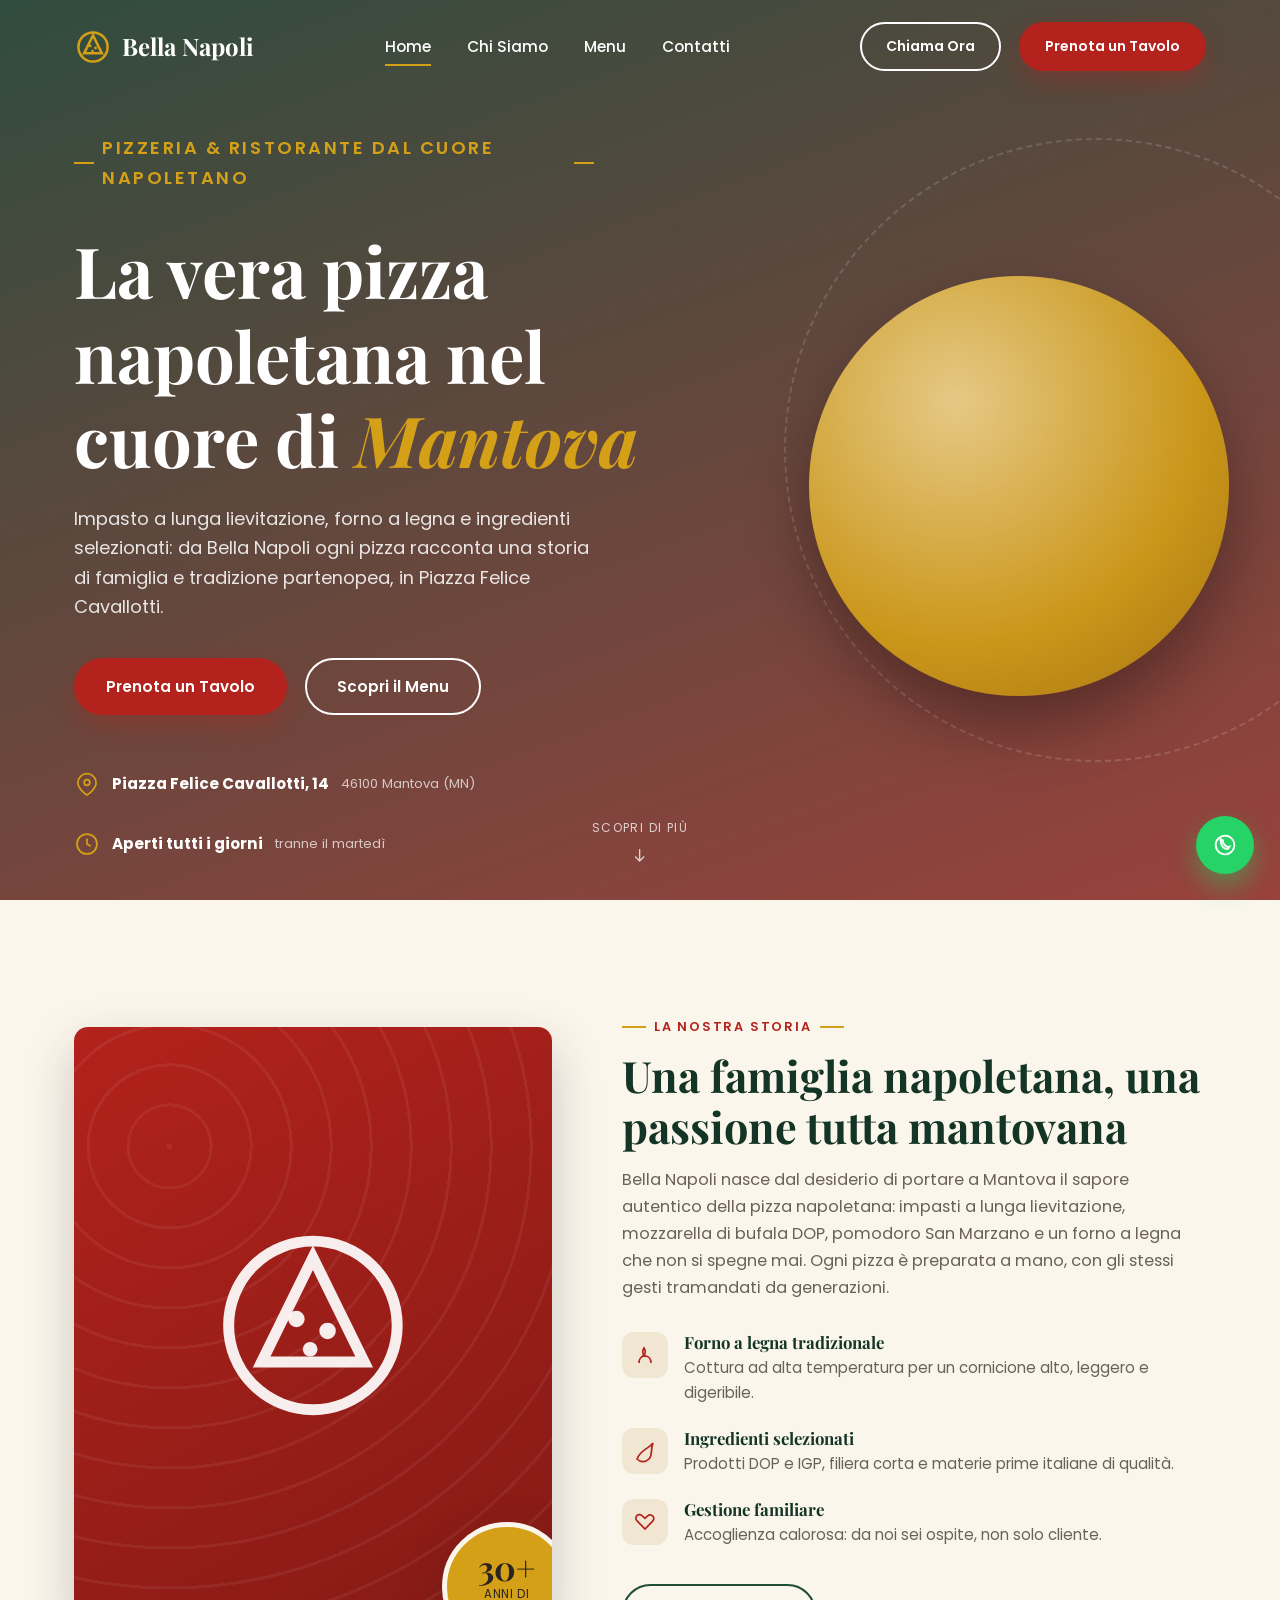
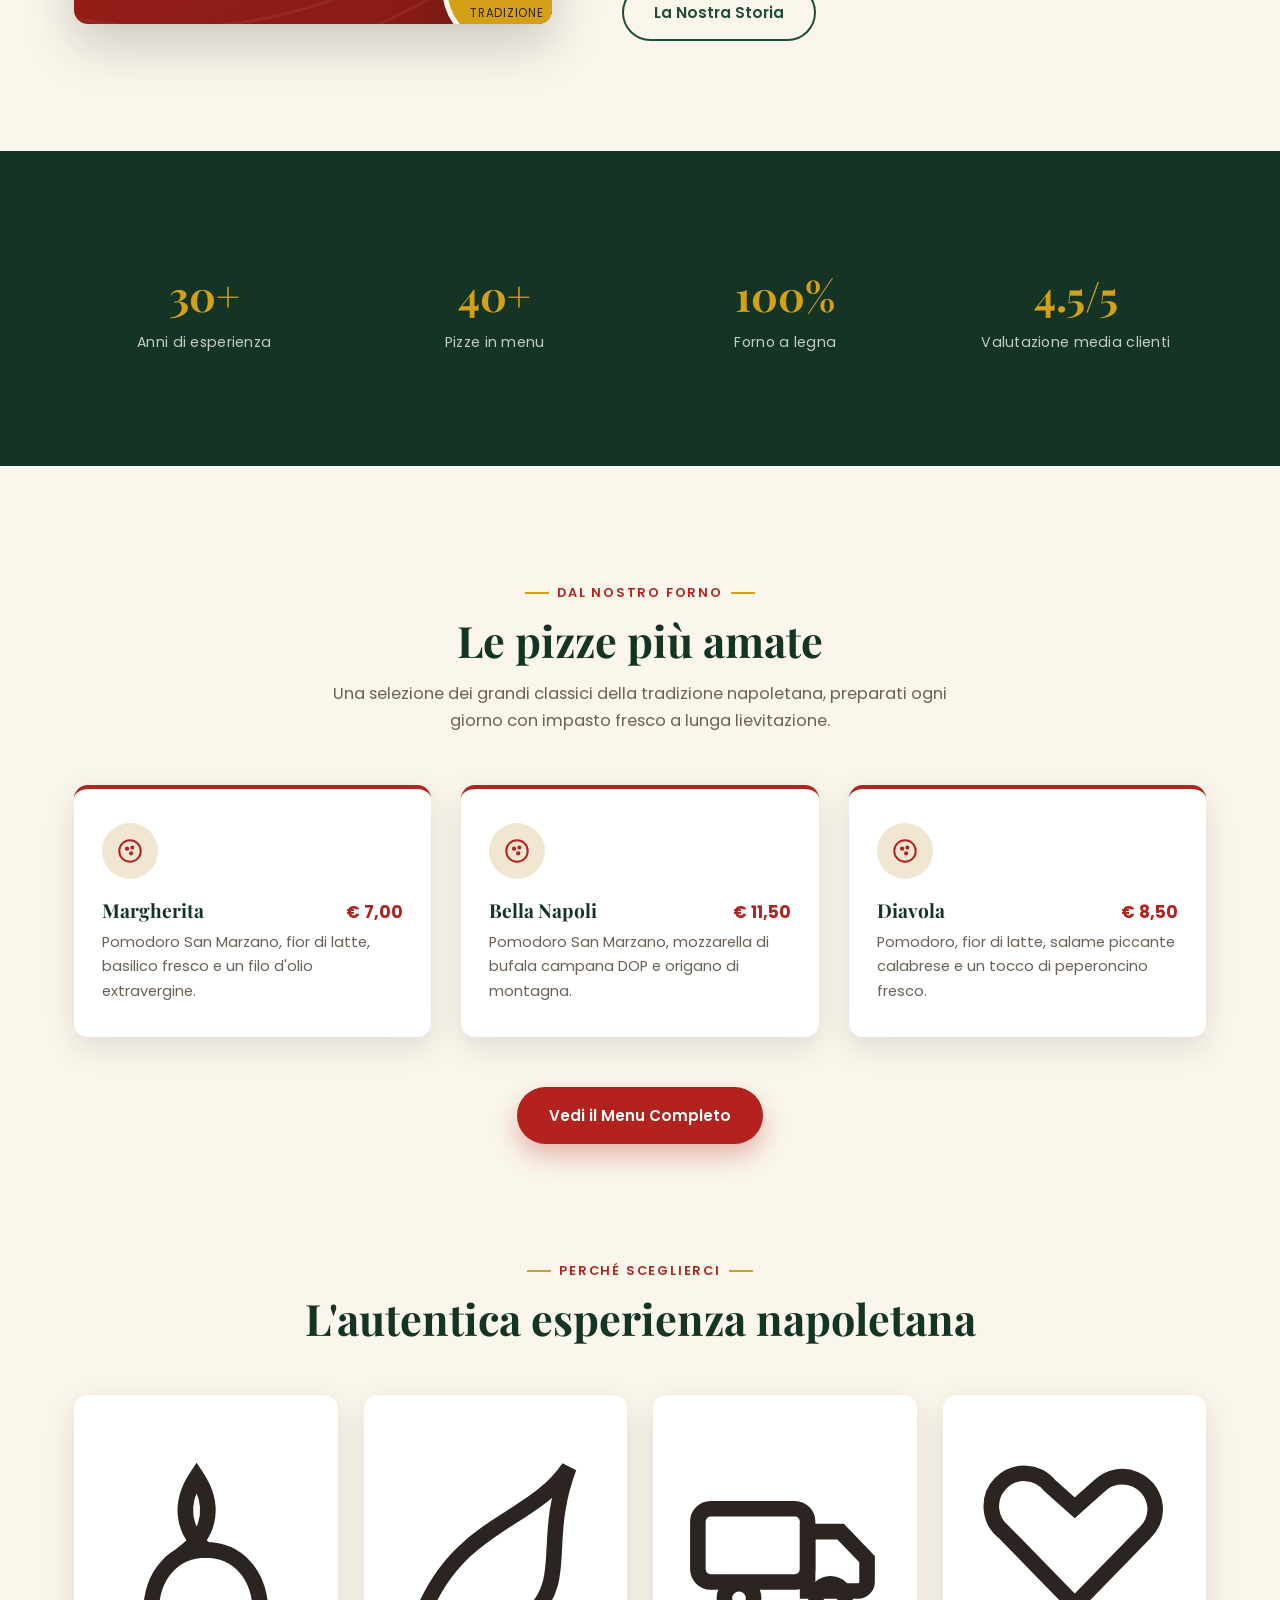
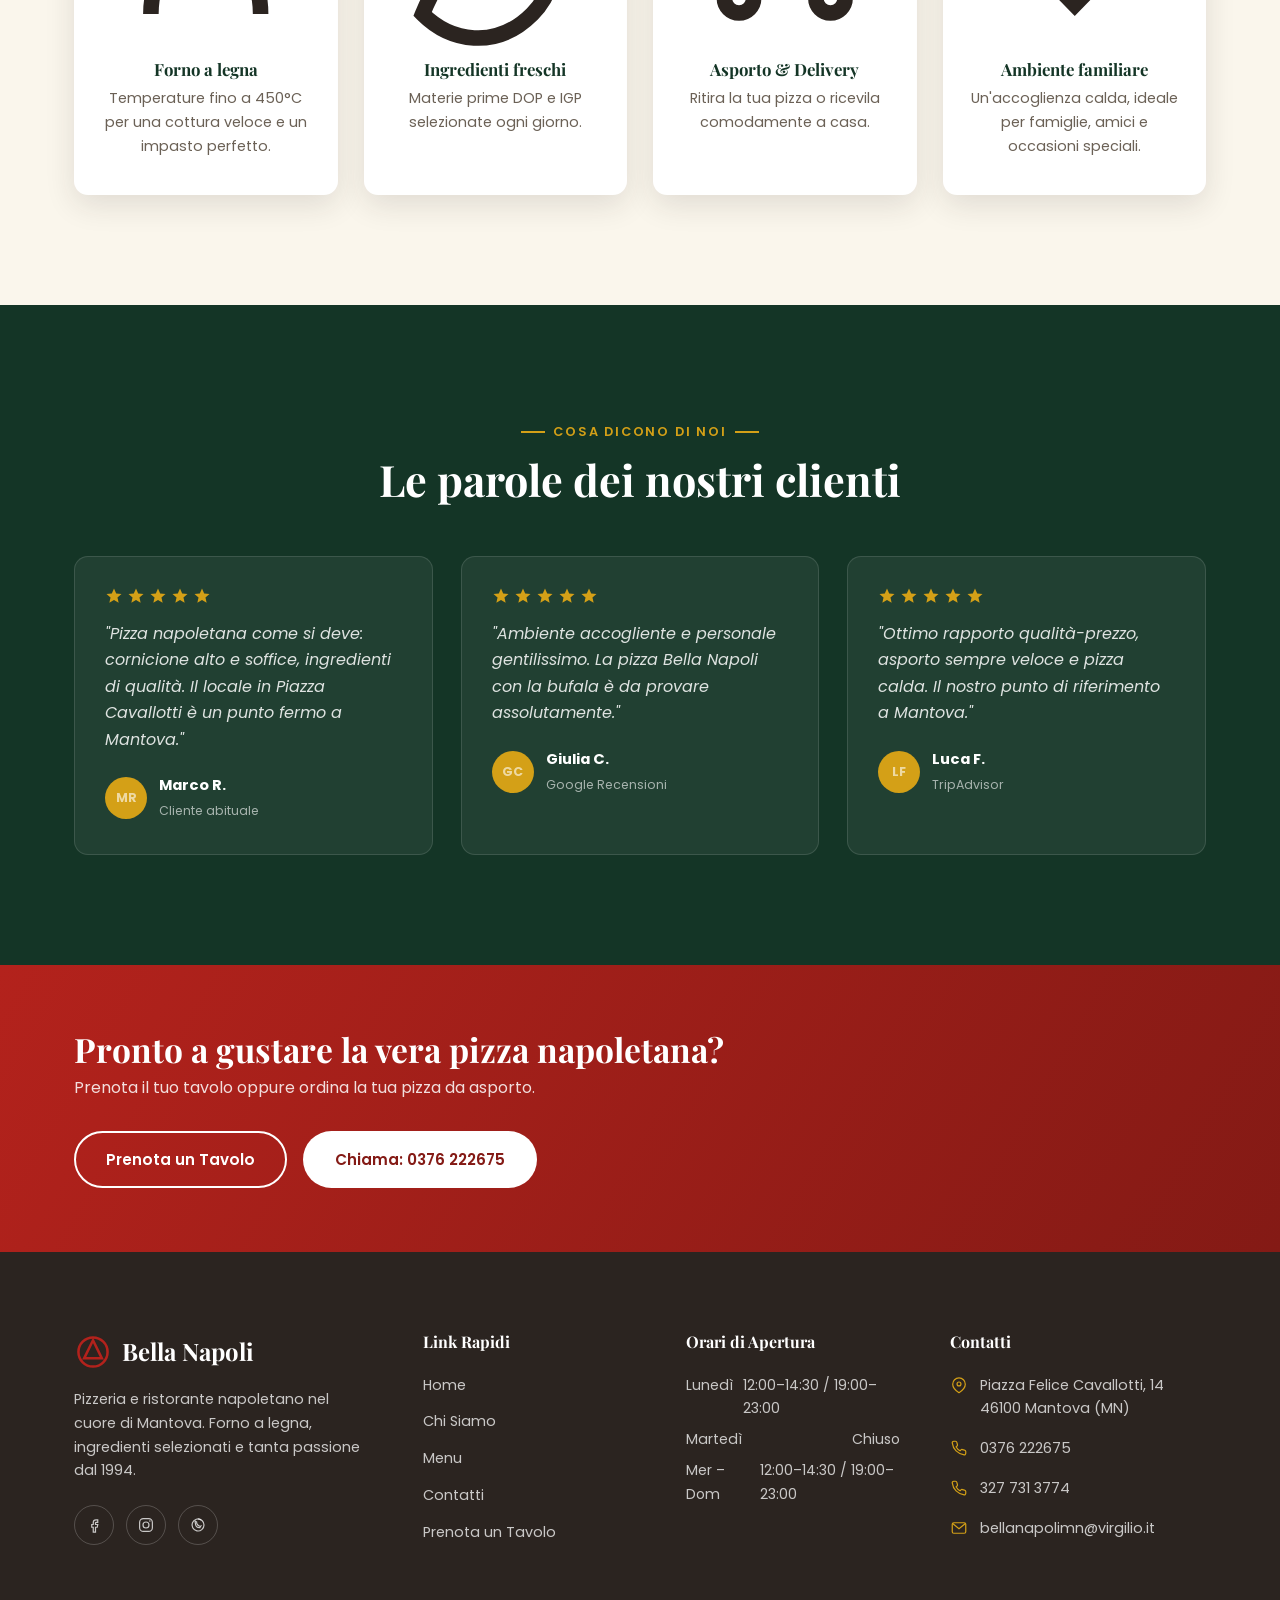
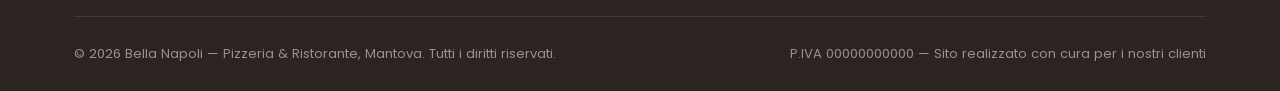
==== index.html @ 957f63d9 "Crea nuovo sito web professionale per Bella Napoli Sito statico multi-pagina (home, menu, chi siamo," ====
<!DOCTYPE html>
<html lang="it">
<head>
<meta charset="UTF-8" />
<meta name="viewport" content="width=device-width, initial-scale=1.0" />
<title>Bella Napoli | Pizzeria Napoletana a Mantova</title>
<meta name="description" content="Bella Napoli, pizzeria ristorante a Mantova in Piazza Felice Cavallotti. Pizza napoletana cotta nel forno a legna, ingredienti freschi e ambiente familiare. Prenota il tuo tavolo." />
<link rel="icon" href="data:image/svg+xml,%3Csvg xmlns='http://www.w3.org/2000/svg' viewBox='0 0 24 24'%3E%3Ccircle cx='12' cy='12' r='11' fill='%23b3221c'/%3E%3Cpath d='M12 4l6 14H6z' fill='%23f4d78e'/%3E%3Ccircle cx='10' cy='11' r='1.1' fill='%23b3221c'/%3E%3Ccircle cx='13.5' cy='13' r='1.1' fill='%23b3221c'/%3E%3Ccircle cx='11.5' cy='15.5' r='1' fill='%23b3221c'/%3E%3C/svg%3E" />
<link rel="preconnect" href="https://fonts.googleapis.com" />
<link rel="preconnect" href="https://fonts.gstatic.com" crossorigin />
<link href="https://fonts.googleapis.com/css2?family=Playfair+Display:wght@600;700&family=Poppins:wght@400;500;600;700&display=swap" rel="stylesheet" />
<link rel="stylesheet" href="css/style.css" />
</head>
<body>

<header class="header">
  <div class="contenitore">
    <a href="index.html" class="logo">
      <svg class="icona-logo" viewBox="0 0 24 24" fill="none" stroke="currentColor" stroke-width="1.6"><circle cx="12" cy="12" r="9.2"/><path d="M12 4.6 17.6 16H6.4z"/><circle cx="10.2" cy="11.3" r="0.9" fill="currentColor" stroke="none"/><circle cx="13.6" cy="12.6" r="0.9" fill="currentColor" stroke="none"/><circle cx="11.7" cy="14.6" r="0.8" fill="currentColor" stroke="none"/></svg>
      Bella Napoli
    </a>

    <nav class="nav" id="nav-principale">
      <a href="index.html" class="attivo">Home</a>
      <a href="chi-siamo.html">Chi Siamo</a>
      <a href="menu.html">Menu</a>
      <a href="contatti.html">Contatti</a>
    </nav>

    <div class="azioni-header">
      <a href="tel:+390376222675" class="btn btn-outline">Chiama Ora</a>
      <a href="contatti.html#prenota" class="btn btn-primario">Prenota un Tavolo</a>
      <button class="menu-hamburger" id="hamburger" aria-label="Apri il menu di navigazione" aria-expanded="false">
        <span></span><span></span><span></span>
      </button>
    </div>
  </div>
</header>

<main>

  <section class="hero">
    <div class="contenitore">
      <div class="hero-contenuto">
        <p class="etichetta">Pizzeria &amp; Ristorante dal cuore napoletano</p>
        <h1>La vera pizza napoletana nel cuore di <em>Mantova</em></h1>
        <p>Impasto a lunga lievitazione, forno a legna e ingredienti selezionati: da Bella Napoli ogni pizza racconta una storia di famiglia e tradizione partenopea, in Piazza Felice Cavallotti.</p>
        <div class="hero-azioni">
          <a href="contatti.html#prenota" class="btn btn-primario">Prenota un Tavolo</a>
          <a href="menu.html" class="btn btn-secondario">Scopri il Menu</a>
        </div>
        <div class="hero-info">
          <div>
            <svg viewBox="0 0 24 24" fill="none" stroke="currentColor" stroke-width="1.6"><path d="M20.4 10.9c0 6-8.4 11.3-8.4 11.3S3.6 16.9 3.6 10.9a8.4 8.4 0 1 1 16.8 0Z"/><circle cx="12" cy="10.6" r="2.6"/></svg>
            <div>
              <strong>Piazza Felice Cavallotti, 14</strong>
              <span>46100 Mantova (MN)</span>
            </div>
          </div>
          <div>
            <svg viewBox="0 0 24 24" fill="none" stroke="currentColor" stroke-width="1.6"><circle cx="12" cy="12" r="9.2"/><path d="M12 7v5l3.5 2"/></svg>
            <div>
              <strong>Aperti tutti i giorni</strong>
              <span>tranne il martedì</span>
            </div>
          </div>
        </div>
      </div>
    </div>
    <a href="#chi-siamo" class="scroll-giu">
      Scopri di più
      <svg width="18" height="18" viewBox="0 0 24 24" fill="none" stroke="currentColor" stroke-width="1.8"><path d="M12 4v16M6 14l6 6 6-6"/></svg>
    </a>
  </section>

  <section class="sezione sezione-crema" id="chi-siamo">
    <div class="contenitore">
      <div class="chi-siamo-griglia">
        <div class="rivela">
          <div class="chi-siamo-visual">
            <svg viewBox="0 0 24 24" fill="none" stroke="currentColor" stroke-width="1.2"><circle cx="12" cy="12" r="9.2"/><path d="M12 4.6 17.6 16H6.4z"/><circle cx="10.2" cy="11.3" r="0.9" fill="currentColor" stroke="none"/><circle cx="13.6" cy="12.6" r="0.9" fill="currentColor" stroke="none"/><circle cx="11.7" cy="14.6" r="0.8" fill="currentColor" stroke="none"/></svg>
            <div class="badge-esperienza">
              <strong>30+</strong>
              <span>Anni di tradizione</span>
            </div>
          </div>
        </div>

        <div class="rivela">
          <p class="etichetta">La nostra storia</p>
          <h2 class="titolo-sezione">Una famiglia napoletana, una passione tutta mantovana</h2>
          <p class="sottotitolo-sezione" style="margin-bottom: 26px;">Bella Napoli nasce dal desiderio di portare a Mantova il sapore autentico della pizza napoletana: impasti a lunga lievitazione, mozzarella di bufala DOP, pomodoro San Marzano e un forno a legna che non si spegne mai. Ogni pizza è preparata a mano, con gli stessi gesti tramandati da generazioni.</p>

          <ul class="lista-valori">
            <li>
              <span class="icona-valore">
                <svg viewBox="0 0 24 24" fill="none" stroke="currentColor" stroke-width="1.7"><path d="M12 2v20M12 2c-4 3-4 7 0 10s4 7 0 10M12 2c4 3 4 7 0 10s-4 7 0 10" opacity="0"/><path d="M6 20c0-4.5 2.7-7 6-7s6 2.5 6 7"/><path d="M12 13c-2.5-2-3-5-1-8 2 3 1.5 6-1 8Z"/></svg>
              </span>
              <div>
                <h4>Forno a legna tradizionale</h4>
                <p>Cottura ad alta temperatura per un cornicione alto, leggero e digeribile.</p>
              </div>
            </li>
            <li>
              <span class="icona-valore">
                <svg viewBox="0 0 24 24" fill="none" stroke="currentColor" stroke-width="1.7"><path d="M4 20c4-10 12-10 16-16-3 8 0 12-4 16-4 4-9 3-12 0Z"/></svg>
              </span>
              <div>
                <h4>Ingredienti selezionati</h4>
                <p>Prodotti DOP e IGP, filiera corta e materie prime italiane di qualità.</p>
              </div>
            </li>
            <li>
              <span class="icona-valore">
                <svg viewBox="0 0 24 24" fill="none" stroke="currentColor" stroke-width="1.7"><path d="M20.8 8.6a3.6 3.6 0 0 0-6.1-2.6L12 8.4 9.3 6a3.6 3.6 0 1 0-5 5.1L12 19l7.7-7.9a3.6 3.6 0 0 0 1.1-2.5Z"/></svg>
              </span>
              <div>
                <h4>Gestione familiare</h4>
                <p>Accoglienza calorosa: da noi sei ospite, non solo cliente.</p>
              </div>
            </li>
          </ul>

          <a href="chi-siamo.html" class="btn btn-outline">La Nostra Storia</a>
        </div>
      </div>
    </div>
  </section>

  <section class="sezione sezione-scura">
    <div class="contenitore">
      <div class="numeri">
        <div class="rivela"><strong>30+</strong><span>Anni di esperienza</span></div>
        <div class="rivela"><strong>40+</strong><span>Pizze in menu</span></div>
        <div class="rivela"><strong>100%</strong><span>Forno a legna</span></div>
        <div class="rivela"><strong>4.5/5</strong><span>Valutazione media clienti</span></div>
      </div>
    </div>
  </section>

  <section class="sezione sezione-crema">
    <div class="contenitore">
      <div class="intestazione-sezione centro">
        <p class="etichetta">Dal nostro forno</p>
        <h2 class="titolo-sezione">Le pizze più amate</h2>
        <p class="sottotitolo-sezione centro">Una selezione dei grandi classici della tradizione napoletana, preparati ogni giorno con impasto fresco a lunga lievitazione.</p>
      </div>

      <div class="griglia-piatti">
        <div class="card-piatto rivela">
          <span class="icona-piatto">
            <svg viewBox="0 0 24 24" fill="none" stroke="currentColor" stroke-width="1.7"><circle cx="12" cy="12" r="9.2"/><circle cx="9.5" cy="10" r="1"/><circle cx="14" cy="9" r="0.9"/><circle cx="13" cy="14" r="1"/></svg>
          </span>
          <h3>Margherita <span class="prezzo">€ 7,00</span></h3>
          <p>Pomodoro San Marzano, fior di latte, basilico fresco e un filo d'olio extravergine.</p>
        </div>

        <div class="card-piatto rivela">
          <span class="icona-piatto">
            <svg viewBox="0 0 24 24" fill="none" stroke="currentColor" stroke-width="1.7"><circle cx="12" cy="12" r="9.2"/><circle cx="9.5" cy="10" r="1"/><circle cx="14" cy="9" r="0.9"/><circle cx="13" cy="14" r="1"/></svg>
          </span>
          <h3>Bella Napoli <span class="prezzo">€ 11,50</span></h3>
          <p>Pomodoro San Marzano, mozzarella di bufala campana DOP e origano di montagna.</p>
        </div>

        <div class="card-piatto rivela">
          <span class="icona-piatto">
            <svg viewBox="0 0 24 24" fill="none" stroke="currentColor" stroke-width="1.7"><circle cx="12" cy="12" r="9.2"/><circle cx="9.5" cy="10" r="1"/><circle cx="14" cy="9" r="0.9"/><circle cx="13" cy="14" r="1"/></svg>
          </span>
          <h3>Diavola <span class="prezzo">€ 8,50</span></h3>
          <p>Pomodoro, fior di latte, salame piccante calabrese e un tocco di peperoncino fresco.</p>
        </div>
      </div>

      <div class="link-menu-completo">
        <a href="menu.html" class="btn btn-primario">Vedi il Menu Completo</a>
      </div>
    </div>
  </section>

  <section class="sezione sezione-crema" style="padding-top:0;">
    <div class="contenitore">
      <div class="intestazione-sezione centro">
        <p class="etichetta">Perché sceglierci</p>
        <h2 class="titolo-sezione">L'autentica esperienza napoletana</h2>
      </div>

      <div class="griglia-perche">
        <div class="card-perche rivela">
          <span class="icona-valore">
            <svg viewBox="0 0 24 24" fill="none" stroke="currentColor" stroke-width="1.7"><path d="M6 20c0-4.5 2.7-7 6-7s6 2.5 6 7"/><path d="M12 13c-2.5-2-3-5-1-8 2 3 1.5 6-1 8Z"/></svg>
          </span>
          <h4>Forno a legna</h4>
          <p>Temperature fino a 450°C per una cottura veloce e un impasto perfetto.</p>
        </div>
        <div class="card-perche rivela">
          <span class="icona-valore">
            <svg viewBox="0 0 24 24" fill="none" stroke="currentColor" stroke-width="1.7"><path d="M4 20c4-10 12-10 16-16-3 8 0 12-4 16-4 4-9 3-12 0Z"/></svg>
          </span>
          <h4>Ingredienti freschi</h4>
          <p>Materie prime DOP e IGP selezionate ogni giorno.</p>
        </div>
        <div class="card-perche rivela">
          <span class="icona-valore">
            <svg viewBox="0 0 24 24" fill="none" stroke="currentColor" stroke-width="1.7"><rect x="2.5" y="8.5" width="12" height="8" rx="1.4"/><path d="M14.5 11h3.6l2.9 3v2.5a1 1 0 0 1-1 1H14.5z"/><circle cx="7" cy="18.3" r="1.6"/><circle cx="17" cy="18.3" r="1.6"/></svg>
          </span>
          <h4>Asporto &amp; Delivery</h4>
          <p>Ritira la tua pizza o ricevila comodamente a casa.</p>
        </div>
        <div class="card-perche rivela">
          <span class="icona-valore">
            <svg viewBox="0 0 24 24" fill="none" stroke="currentColor" stroke-width="1.7"><path d="M20.8 8.6a3.6 3.6 0 0 0-6.1-2.6L12 8.4 9.3 6a3.6 3.6 0 1 0-5 5.1L12 19l7.7-7.9a3.6 3.6 0 0 0 1.1-2.5Z"/></svg>
          </span>
          <h4>Ambiente familiare</h4>
          <p>Un'accoglienza calda, ideale per famiglie, amici e occasioni speciali.</p>
        </div>
      </div>
    </div>
  </section>

  <section class="sezione sezione-scura">
    <div class="contenitore">
      <div class="intestazione-sezione centro">
        <p class="etichetta">Cosa dicono di noi</p>
        <h2 class="titolo-sezione">Le parole dei nostri clienti</h2>
      </div>

      <div class="griglia-recensioni">
        <div class="card-recensione rivela">
          <div class="stelle">
            <svg viewBox="0 0 24 24" fill="currentColor"><path d="M12 2l2.9 6.5 7.1.7-5.4 4.7 1.6 7-6.2-3.7L5.8 21l1.6-7L2 9.2l7.1-.7Z"/></svg>
            <svg viewBox="0 0 24 24" fill="currentColor"><path d="M12 2l2.9 6.5 7.1.7-5.4 4.7 1.6 7-6.2-3.7L5.8 21l1.6-7L2 9.2l7.1-.7Z"/></svg>
            <svg viewBox="0 0 24 24" fill="currentColor"><path d="M12 2l2.9 6.5 7.1.7-5.4 4.7 1.6 7-6.2-3.7L5.8 21l1.6-7L2 9.2l7.1-.7Z"/></svg>
            <svg viewBox="0 0 24 24" fill="currentColor"><path d="M12 2l2.9 6.5 7.1.7-5.4 4.7 1.6 7-6.2-3.7L5.8 21l1.6-7L2 9.2l7.1-.7Z"/></svg>
            <svg viewBox="0 0 24 24" fill="currentColor"><path d="M12 2l2.9 6.5 7.1.7-5.4 4.7 1.6 7-6.2-3.7L5.8 21l1.6-7L2 9.2l7.1-.7Z"/></svg>
          </div>
          <p>"Pizza napoletana come si deve: cornicione alto e soffice, ingredienti di qualità. Il locale in Piazza Cavallotti è un punto fermo a Mantova."</p>
          <div class="autore-recensione">
            <span class="avatar-iniziali">MR</span>
            <div><strong>Marco R.</strong><span>Cliente abituale</span></div>
          </div>
        </div>

        <div class="card-recensione rivela">
          <div class="stelle">
            <svg viewBox="0 0 24 24" fill="currentColor"><path d="M12 2l2.9 6.5 7.1.7-5.4 4.7 1.6 7-6.2-3.7L5.8 21l1.6-7L2 9.2l7.1-.7Z"/></svg>
            <svg viewBox="0 0 24 24" fill="currentColor"><path d="M12 2l2.9 6.5 7.1.7-5.4 4.7 1.6 7-6.2-3.7L5.8 21l1.6-7L2 9.2l7.1-.7Z"/></svg>
            <svg viewBox="0 0 24 24" fill="currentColor"><path d="M12 2l2.9 6.5 7.1.7-5.4 4.7 1.6 7-6.2-3.7L5.8 21l1.6-7L2 9.2l7.1-.7Z"/></svg>
            <svg viewBox="0 0 24 24" fill="currentColor"><path d="M12 2l2.9 6.5 7.1.7-5.4 4.7 1.6 7-6.2-3.7L5.8 21l1.6-7L2 9.2l7.1-.7Z"/></svg>
            <svg viewBox="0 0 24 24" fill="currentColor"><path d="M12 2l2.9 6.5 7.1.7-5.4 4.7 1.6 7-6.2-3.7L5.8 21l1.6-7L2 9.2l7.1-.7Z"/></svg>
          </div>
          <p>"Ambiente accogliente e personale gentilissimo. La pizza Bella Napoli con la bufala è da provare assolutamente."</p>
          <div class="autore-recensione">
            <span class="avatar-iniziali">GC</span>
            <div><strong>Giulia C.</strong><span>Google Recensioni</span></div>
          </div>
        </div>

        <div class="card-recensione rivela">
          <div class="stelle">
            <svg viewBox="0 0 24 24" fill="currentColor"><path d="M12 2l2.9 6.5 7.1.7-5.4 4.7 1.6 7-6.2-3.7L5.8 21l1.6-7L2 9.2l7.1-.7Z"/></svg>
            <svg viewBox="0 0 24 24" fill="currentColor"><path d="M12 2l2.9 6.5 7.1.7-5.4 4.7 1.6 7-6.2-3.7L5.8 21l1.6-7L2 9.2l7.1-.7Z"/></svg>
            <svg viewBox="0 0 24 24" fill="currentColor"><path d="M12 2l2.9 6.5 7.1.7-5.4 4.7 1.6 7-6.2-3.7L5.8 21l1.6-7L2 9.2l7.1-.7Z"/></svg>
            <svg viewBox="0 0 24 24" fill="currentColor"><path d="M12 2l2.9 6.5 7.1.7-5.4 4.7 1.6 7-6.2-3.7L5.8 21l1.6-7L2 9.2l7.1-.7Z"/></svg>
            <svg viewBox="0 0 24 24" fill="currentColor"><path d="M12 2l2.9 6.5 7.1.7-5.4 4.7 1.6 7-6.2-3.7L5.8 21l1.6-7L2 9.2l7.1-.7Z"/></svg>
          </div>
          <p>"Ottimo rapporto qualità-prezzo, asporto sempre veloce e pizza calda. Il nostro punto di riferimento a Mantova."</p>
          <div class="autore-recensione">
            <span class="avatar-iniziali">LF</span>
            <div><strong>Luca F.</strong><span>TripAdvisor</span></div>
          </div>
        </div>
      </div>
    </div>
  </section>

  <section class="cta-banda">
    <div class="contenitore">
      <div>
        <h2>Pronto a gustare la vera pizza napoletana?</h2>
        <p>Prenota il tuo tavolo oppure ordina la tua pizza da asporto.</p>
      </div>
      <div class="azioni">
        <a href="contatti.html#prenota" class="btn btn-secondario" style="border-color: var(--bianco); color: var(--bianco);">Prenota un Tavolo</a>
        <a href="tel:+390376222675" class="btn" style="background: var(--bianco); color: var(--rosso-scuro);">Chiama: 0376 222675</a>
      </div>
    </div>
  </section>

</main>

<footer class="footer">
  <div class="contenitore">
    <div class="footer-griglia">
      <div>
        <a href="index.html" class="logo">
          <svg class="icona-logo" viewBox="0 0 24 24" fill="none" stroke="currentColor" stroke-width="1.6"><circle cx="12" cy="12" r="9.2"/><path d="M12 4.6 17.6 16H6.4z"/></svg>
          Bella Napoli
        </a>
        <p class="footer-descrizione">Pizzeria e ristorante napoletano nel cuore di Mantova. Forno a legna, ingredienti selezionati e tanta passione dal 1994.</p>
        <div class="footer-social">
          <a href="#" aria-label="Facebook" target="_blank" rel="noopener">
            <svg viewBox="0 0 24 24" fill="none" stroke="currentColor" stroke-width="1.6"><path d="M15 8.5h2V5.2h-2.4C12.5 5.2 11 6.7 11 9v2.3H9V15h2v6.5h3V15h2.3l.7-3.7h-3V9.3c0-.5.4-.8.9-.8Z"/></svg>
          </a>
          <a href="#" aria-label="Instagram" target="_blank" rel="noopener">
            <svg viewBox="0 0 24 24" fill="none" stroke="currentColor" stroke-width="1.6"><rect x="3.5" y="3.5" width="17" height="17" rx="5"/><circle cx="12" cy="12" r="4"/><circle cx="17.2" cy="6.8" r="1" fill="currentColor" stroke="none"/></svg>
          </a>
          <a href="https://wa.me/393277313774" aria-label="WhatsApp" target="_blank" rel="noopener">
            <svg viewBox="0 0 24 24" fill="none" stroke="currentColor" stroke-width="1.6"><path d="M20 12a8 8 0 1 1-3.6-6.7"/><path d="M20 12a8 8 0 0 0-8-8"/><path d="M8.5 9.5c0 3.5 2.5 6 6 6l1.2-2c-1 .3-3-.4-4-1.5s-1.8-3-1.5-4l-2-1.2c-.5.6.3 2.7.3 2.7Z"/></svg>
          </a>
        </div>
      </div>

      <div>
        <h4>Link Rapidi</h4>
        <div class="footer-links">
          <a href="index.html">Home</a>
          <a href="chi-siamo.html">Chi Siamo</a>
          <a href="menu.html">Menu</a>
          <a href="contatti.html">Contatti</a>
          <a href="contatti.html#prenota">Prenota un Tavolo</a>
        </div>
      </div>

      <div>
        <h4>Orari di Apertura</h4>
        <ul class="footer-orari">
          <li><span>Lunedì</span><span>12:00–14:30 / 19:00–23:00</span></li>
          <li><span>Martedì</span><span>Chiuso</span></li>
          <li><span>Mer – Dom</span><span>12:00–14:30 / 19:00–23:00</span></li>
        </ul>
      </div>

      <div>
        <h4>Contatti</h4>
        <ul class="footer-contatti">
          <li>
            <svg viewBox="0 0 24 24" fill="none" stroke="currentColor" stroke-width="1.6"><path d="M20.4 10.9c0 6-8.4 11.3-8.4 11.3S3.6 16.9 3.6 10.9a8.4 8.4 0 1 1 16.8 0Z"/><circle cx="12" cy="10.6" r="2.6"/></svg>
            <span>Piazza Felice Cavallotti, 14<br>46100 Mantova (MN)</span>
          </li>
          <li>
            <svg viewBox="0 0 24 24" fill="none" stroke="currentColor" stroke-width="1.6"><path d="M4 4h16v16H4z" opacity="0"/><path d="M21 16.9v2.2a2 2 0 0 1-2.2 2A18 18 0 0 1 3 5.2 2 2 0 0 1 5 3h2.2a2 2 0 0 1 2 1.7c.1.9.4 1.8.7 2.6a2 2 0 0 1-.5 2.1L8.2 10.6a14 14 0 0 0 5.2 5.2l1.2-1.2a2 2 0 0 1 2.1-.5c.8.3 1.7.6 2.6.7a2 2 0 0 1 1.7 2Z"/></svg>
            <a href="tel:+390376222675">0376 222675</a>
          </li>
          <li>
            <svg viewBox="0 0 24 24" fill="none" stroke="currentColor" stroke-width="1.6"><path d="M4 4h16v16H4z" opacity="0"/><path d="M21 16.9v2.2a2 2 0 0 1-2.2 2A18 18 0 0 1 3 5.2 2 2 0 0 1 5 3h2.2a2 2 0 0 1 2 1.7c.1.9.4 1.8.7 2.6a2 2 0 0 1-.5 2.1L8.2 10.6a14 14 0 0 0 5.2 5.2l1.2-1.2a2 2 0 0 1 2.1-.5c.8.3 1.7.6 2.6.7a2 2 0 0 1 1.7 2Z"/></svg>
            <a href="tel:+393277313774">327 731 3774</a>
          </li>
          <li>
            <svg viewBox="0 0 24 24" fill="none" stroke="currentColor" stroke-width="1.6"><rect x="3" y="5" width="18" height="14" rx="2"/><path d="m3.5 6 8.5 7 8.5-7"/></svg>
            <a href="mailto:bellanapolimn@virgilio.it">bellanapolimn@virgilio.it</a>
          </li>
        </ul>
      </div>
    </div>

    <div class="footer-basso">
      <span>&copy; <span data-anno-corrente></span> Bella Napoli — Pizzeria &amp; Ristorante, Mantova. Tutti i diritti riservati.</span>
      <span>P.IVA 00000000000 — Sito realizzato con cura per i nostri clienti</span>
    </div>
  </div>
</footer>

<a href="https://wa.me/393277313774" class="whatsapp-flottante" aria-label="Scrivici su WhatsApp" target="_blank" rel="noopener">
  <svg viewBox="0 0 24 24" fill="none" stroke="currentColor" stroke-width="1.6"><path d="M20 12a8 8 0 1 1-3.6-6.7"/><path d="M20 12a8 8 0 0 0-8-8"/><path d="M8.5 9.5c0 3.5 2.5 6 6 6l1.2-2c-1 .3-3-.4-4-1.5s-1.8-3-1.5-4l-2-1.2c-.5.6.3 2.7.3 2.7Z"/></svg>
</a>

<script src="js/main.js"></script>
</body>
</html>
---- css/style.css ----
/* =========================================================
   Bella Napoli — Pizzeria Napoletana a Mantova
   Foglio di stile principale
   ========================================================= */

:root {
  --rosso: #b3221c;
  --rosso-scuro: #841a15;
  --verde: #1f4d36;
  --verde-scuro: #143526;
  --oro: #d4a017;
  --crema: #faf6ec;
  --crema-scura: #f0e6d2;
  --nero: #2b2420;
  --grigio: #6b6156;
  --bianco: #ffffff;

  --font-titoli: "Playfair Display", Georgia, serif;
  --font-testo: "Poppins", -apple-system, BlinkMacSystemFont, sans-serif;

  --ombra: 0 10px 30px rgba(43, 36, 32, 0.12);
  --ombra-forte: 0 20px 50px rgba(43, 36, 32, 0.22);
  --raggio: 14px;
  --larghezza-max: 1180px;
}

* {
  margin: 0;
  padding: 0;
  box-sizing: border-box;
}

html {
  scroll-behavior: smooth;
}

body {
  font-family: var(--font-testo);
  color: var(--nero);
  background-color: var(--crema);
  line-height: 1.65;
  overflow-x: hidden;
}

img {
  max-width: 100%;
  display: block;
}

a {
  color: inherit;
  text-decoration: none;
}

ul {
  list-style: none;
}

.contenitore {
  width: 100%;
  max-width: var(--larghezza-max);
  margin: 0 auto;
  padding: 0 24px;
}

h1, h2, h3, h4 {
  font-family: var(--font-titoli);
  font-weight: 700;
  line-height: 1.2;
  color: var(--verde-scuro);
}

.etichetta {
  display: inline-flex;
  align-items: center;
  gap: 8px;
  font-size: 0.8rem;
  letter-spacing: 0.14em;
  text-transform: uppercase;
  color: var(--rosso);
  font-weight: 600;
  margin-bottom: 12px;
}

.etichetta::before,
.etichetta::after {
  content: "";
  width: 24px;
  height: 2px;
  background: var(--oro);
}

.titolo-sezione {
  font-size: clamp(1.9rem, 3.4vw, 2.7rem);
  margin-bottom: 14px;
}

.sottotitolo-sezione {
  max-width: 640px;
  color: var(--grigio);
  font-size: 1.02rem;
  margin-bottom: 44px;
}

.centro {
  text-align: center;
  margin-left: auto;
  margin-right: auto;
}

/* ============ Bottoni ============ */

.btn {
  display: inline-flex;
  align-items: center;
  justify-content: center;
  gap: 8px;
  padding: 14px 30px;
  border-radius: 50px;
  font-weight: 600;
  font-size: 0.95rem;
  cursor: pointer;
  border: 2px solid transparent;
  transition: transform 0.25s ease, box-shadow 0.25s ease, background-color 0.25s ease, color 0.25s ease;
  white-space: nowrap;
}

.btn:hover {
  transform: translateY(-3px);
}

.btn-primario {
  background: var(--rosso);
  color: var(--bianco);
  box-shadow: 0 12px 24px rgba(179, 34, 28, 0.3);
}

.btn-primario:hover {
  background: var(--rosso-scuro);
  box-shadow: 0 16px 30px rgba(179, 34, 28, 0.38);
}

.btn-secondario {
  background: transparent;
  border-color: var(--bianco);
  color: var(--bianco);
}

.btn-secondario:hover {
  background: var(--bianco);
  color: var(--verde-scuro);
}

.btn-outline {
  background: transparent;
  border-color: var(--verde);
  color: var(--verde);
}

.btn-outline:hover {
  background: var(--verde);
  color: var(--bianco);
}

.btn-whatsapp {
  background: #25d366;
  color: var(--bianco);
  box-shadow: 0 12px 24px rgba(37, 211, 102, 0.3);
}

.btn-whatsapp:hover {
  background: #1ebd59;
}

/* ============ Header ============ */

.header {
  position: fixed;
  top: 0;
  left: 0;
  width: 100%;
  z-index: 1000;
  background: rgba(250, 246, 236, 0.0);
  transition: background-color 0.35s ease, box-shadow 0.35s ease, padding 0.35s ease;
  padding: 22px 0;
}

.header.scorso {
  background: rgba(250, 246, 236, 0.97);
  box-shadow: 0 6px 24px rgba(43, 36, 32, 0.08);
  padding: 12px 0;
  backdrop-filter: blur(6px);
}

.header .contenitore {
  display: flex;
  align-items: center;
  justify-content: space-between;
}

.logo {
  display: flex;
  align-items: center;
  gap: 10px;
  font-family: var(--font-titoli);
  font-size: 1.5rem;
  font-weight: 700;
  color: var(--verde-scuro);
}

.header:not(.scorso) .logo,
.header:not(.scorso) .nav a,
.header:not(.scorso) .menu-hamburger span {
  color: var(--bianco);
}

.header:not(.scorso) .menu-hamburger span {
  background: var(--bianco);
}

.logo .icona-logo {
  width: 38px;
  height: 38px;
  color: var(--rosso);
  flex-shrink: 0;
}

.header:not(.scorso) .logo .icona-logo {
  color: var(--oro);
}

.nav {
  display: flex;
  align-items: center;
  gap: 36px;
}

.nav a {
  font-weight: 500;
  font-size: 0.96rem;
  position: relative;
  padding: 4px 0;
  color: var(--nero);
}

.nav a::after {
  content: "";
  position: absolute;
  left: 0;
  bottom: -3px;
  width: 0;
  height: 2px;
  background: var(--oro);
  transition: width 0.25s ease;
}

.nav a:hover::after,
.nav a.attivo::after {
  width: 100%;
}

.azioni-header {
  display: flex;
  align-items: center;
  gap: 18px;
}

.azioni-header .btn {
  padding: 11px 24px;
  font-size: 0.88rem;
}

.header:not(.scorso) .azioni-header .btn-outline {
  border-color: var(--bianco);
  color: var(--bianco);
}

.header:not(.scorso) .azioni-header .btn-outline:hover {
  background: var(--bianco);
  color: var(--verde-scuro);
}

.menu-hamburger {
  display: none;
  flex-direction: column;
  justify-content: center;
  gap: 5px;
  width: 34px;
  height: 34px;
  cursor: pointer;
  background: none;
  border: none;
  z-index: 1100;
}

.menu-hamburger span {
  display: block;
  width: 100%;
  height: 2px;
  background: var(--nero);
  transition: transform 0.3s ease, opacity 0.3s ease, background-color 0.3s ease;
}

.menu-hamburger.aperto span:nth-child(1) {
  transform: translateY(7px) rotate(45deg);
}
.menu-hamburger.aperto span:nth-child(2) {
  opacity: 0;
}
.menu-hamburger.aperto span:nth-child(3) {
  transform: translateY(-7px) rotate(-45deg);
}

/* ============ Hero ============ */

.hero {
  position: relative;
  min-height: 100vh;
  display: flex;
  align-items: center;
  background:
    linear-gradient(160deg, rgba(20, 53, 38, 0.88), rgba(132, 26, 21, 0.82)),
    repeating-linear-gradient(45deg, rgba(255,255,255,0.035) 0 2px, transparent 2px 34px);
  color: var(--bianco);
  overflow: hidden;
}

.hero::before {
  content: "";
  position: absolute;
  right: -10%;
  top: 50%;
  transform: translateY(-50%);
  width: 620px;
  height: 620px;
  border-radius: 50%;
  border: 2px dashed rgba(255, 255, 255, 0.15);
}

.hero::after {
  content: "";
  position: absolute;
  right: 4%;
  top: 54%;
  transform: translateY(-50%);
  width: 420px;
  height: 420px;
  border-radius: 50%;
  background: radial-gradient(circle at 35% 30%, #f4d78e, #d4a017 60%, #a9790c 100%);
  box-shadow: 0 30px 60px rgba(0,0,0,0.35);
  opacity: 0.9;
}

.hero .contenitore {
  position: relative;
  z-index: 2;
  padding-top: 90px;
}

.hero-contenuto {
  max-width: 640px;
}

.hero .etichetta {
  color: var(--oro);
}

.hero .etichetta::before,
.hero .etichetta::after {
  background: var(--oro);
}

.hero h1 {
  color: var(--bianco);
  font-size: clamp(2.6rem, 6vw, 4.4rem);
  margin-bottom: 22px;
}

.hero h1 em {
  color: var(--oro);
  font-style: italic;
}

.hero p {
  font-size: 1.12rem;
  color: rgba(255, 255, 255, 0.86);
  max-width: 520px;
  margin-bottom: 36px;
}

.hero-azioni {
  display: flex;
  flex-wrap: wrap;
  gap: 18px;
  margin-bottom: 56px;
}

.hero-info {
  display: flex;
  flex-wrap: wrap;
  gap: 34px;
}

.hero-info div {
  display: flex;
  align-items: center;
  gap: 12px;
}

.hero-info svg {
  width: 26px;
  height: 26px;
  color: var(--oro);
  flex-shrink: 0;
}

.hero-info strong {
  display: block;
  font-size: 0.95rem;
}

.hero-info span {
  font-size: 0.82rem;
  color: rgba(255, 255, 255, 0.7);
}

.scroll-giu {
  position: absolute;
  bottom: 36px;
  left: 50%;
  transform: translateX(-50%);
  color: rgba(255, 255, 255, 0.75);
  display: flex;
  flex-direction: column;
  align-items: center;
  gap: 8px;
  font-size: 0.75rem;
  letter-spacing: 0.12em;
  text-transform: uppercase;
  animation: rimbalzo 2.4s infinite;
}

@keyframes rimbalzo {
  0%, 100% { transform: translate(-50%, 0); }
  50% { transform: translate(-50%, 10px); }
}

/* ============ Sezioni generiche ============ */

.sezione {
  padding: 110px 0;
}

.sezione-crema {
  background: var(--crema);
}

.sezione-scura {
  background: var(--verde-scuro);
  color: rgba(255, 255, 255, 0.88);
}

.sezione-scura h2 {
  color: var(--bianco);
}

.sezione-scura .etichetta {
  color: var(--oro);
}

.sezione-scura .etichetta::before,
.sezione-scura .etichetta::after {
  background: var(--oro);
}

.intestazione-sezione {
  max-width: 700px;
  margin-bottom: 50px;
}

/* ============ Chi siamo (home) ============ */

.chi-siamo-griglia {
  display: grid;
  grid-template-columns: 0.9fr 1.1fr;
  gap: 70px;
  align-items: center;
}

.chi-siamo-visual {
  position: relative;
  aspect-ratio: 4 / 5;
  border-radius: var(--raggio);
  background: linear-gradient(150deg, var(--rosso), var(--rosso-scuro));
  display: flex;
  align-items: center;
  justify-content: center;
  box-shadow: var(--ombra-forte);
  overflow: hidden;
}

.chi-siamo-visual::before {
  content: "";
  position: absolute;
  inset: 0;
  background: repeating-radial-gradient(circle at 20% 20%, rgba(255,255,255,0.06) 0 3px, transparent 3px 40px);
}

.chi-siamo-visual svg {
  width: 46%;
  height: 46%;
  color: rgba(255, 255, 255, 0.92);
  position: relative;
  z-index: 1;
}

.badge-esperienza {
  position: absolute;
  bottom: -28px;
  right: -20px;
  background: var(--oro);
  color: var(--nero);
  width: 130px;
  height: 130px;
  border-radius: 50%;
  display: flex;
  flex-direction: column;
  align-items: center;
  justify-content: center;
  text-align: center;
  box-shadow: var(--ombra-forte);
  border: 5px solid var(--crema);
}

.badge-esperienza strong {
  font-family: var(--font-titoli);
  font-size: 2.1rem;
  line-height: 1;
}

.badge-esperienza span {
  font-size: 0.72rem;
  text-transform: uppercase;
  letter-spacing: 0.06em;
  max-width: 90px;
}

.lista-valori {
  display: grid;
  gap: 22px;
  margin: 30px 0 36px;
}

.lista-valori li {
  display: flex;
  gap: 16px;
  align-items: flex-start;
}

.lista-valori .icona-valore {
  width: 46px;
  height: 46px;
  border-radius: 12px;
  background: var(--crema-scura);
  color: var(--rosso);
  display: flex;
  align-items: center;
  justify-content: center;
  flex-shrink: 0;
}

.lista-valori .icona-valore svg {
  width: 24px;
  height: 24px;
}

.lista-valori h4 {
  font-size: 1.05rem;
  margin-bottom: 4px;
}

.lista-valori p {
  color: var(--grigio);
  font-size: 0.94rem;
}

/* ============ Numeri ============ */

.numeri {
  display: grid;
  grid-template-columns: repeat(4, 1fr);
  gap: 30px;
  text-align: center;
}

.numeri strong {
  display: block;
  font-family: var(--font-titoli);
  font-size: 2.6rem;
  color: var(--oro);
}

.numeri span {
  font-size: 0.88rem;
  color: rgba(255, 255, 255, 0.75);
  letter-spacing: 0.02em;
}

/* ============ Menu in evidenza / card piatti ============ */

.griglia-piatti {
  display: grid;
  grid-template-columns: repeat(3, 1fr);
  gap: 30px;
}

.card-piatto {
  background: var(--bianco);
  border-radius: var(--raggio);
  padding: 34px 28px;
  box-shadow: var(--ombra);
  transition: transform 0.3s ease, box-shadow 0.3s ease;
  border-top: 4px solid var(--rosso);
  position: relative;
}

.card-piatto:hover {
  transform: translateY(-8px);
  box-shadow: var(--ombra-forte);
}

.card-piatto .icona-piatto {
  width: 56px;
  height: 56px;
  border-radius: 50%;
  background: var(--crema-scura);
  color: var(--rosso);
  display: flex;
  align-items: center;
  justify-content: center;
  margin-bottom: 20px;
}

.card-piatto .icona-piatto svg {
  width: 28px;
  height: 28px;
}

.card-piatto h3 {
  font-size: 1.2rem;
  margin-bottom: 8px;
  display: flex;
  justify-content: space-between;
  align-items: baseline;
  gap: 10px;
}

.card-piatto .prezzo {
  font-family: var(--font-testo);
  color: var(--rosso);
  font-weight: 700;
  font-size: 1.05rem;
  white-space: nowrap;
}

.card-piatto p {
  color: var(--grigio);
  font-size: 0.92rem;
}

.link-menu-completo {
  margin-top: 50px;
  text-align: center;
}

/* ============ Perche sceglierci ============ */

.griglia-perche {
  display: grid;
  grid-template-columns: repeat(4, 1fr);
  gap: 26px;
}

.card-perche {
  text-align: center;
  padding: 36px 22px;
  background: var(--bianco);
  border-radius: var(--raggio);
  box-shadow: var(--ombra);
}

.card-perche .icona-valore {
  margin: 0 auto 18px;
}

.card-perche h4 {
  margin-bottom: 8px;
  font-size: 1.05rem;
}

.card-perche p {
  color: var(--grigio);
  font-size: 0.9rem;
}

/* ============ Testimonianze ============ */

.griglia-recensioni {
  display: grid;
  grid-template-columns: repeat(3, 1fr);
  gap: 28px;
}

.card-recensione {
  background: rgba(255, 255, 255, 0.06);
  border: 1px solid rgba(255, 255, 255, 0.12);
  border-radius: var(--raggio);
  padding: 30px;
}

.stelle {
  color: var(--oro);
  display: flex;
  gap: 4px;
  margin-bottom: 16px;
}

.stelle svg {
  width: 18px;
  height: 18px;
}

.card-recensione p {
  font-style: italic;
  margin-bottom: 20px;
  color: rgba(255, 255, 255, 0.85);
}

.autore-recensione {
  display: flex;
  align-items: center;
  gap: 12px;
}

.avatar-iniziali {
  width: 42px;
  height: 42px;
  border-radius: 50%;
  background: var(--oro);
  color: var(--nero);
  display: flex;
  align-items: center;
  justify-content: center;
  font-weight: 700;
  font-size: 0.9rem;
  flex-shrink: 0;
}

.autore-recensione strong {
  display: block;
  font-size: 0.92rem;
  color: var(--bianco);
}

.autore-recensione span {
  font-size: 0.78rem;
  color: rgba(255, 255, 255, 0.6);
}

/* ============ CTA banda ============ */

.cta-banda {
  background: linear-gradient(120deg, var(--rosso), var(--rosso-scuro));
  color: var(--bianco);
  padding: 64px 0;
}

.cta-banda .contenitore {
  display: flex;
  align-items: center;
  justify-content: space-between;
  gap: 30px;
  flex-wrap: wrap;
}

.cta-banda h2 {
  color: var(--bianco);
  font-size: clamp(1.5rem, 3vw, 2.1rem);
  margin-bottom: 6px;
}

.cta-banda p {
  color: rgba(255, 255, 255, 0.85);
}

.cta-banda .azioni {
  display: flex;
  gap: 16px;
  flex-wrap: wrap;
}

/* ============ Footer ============ */

.footer {
  background: var(--nero);
  color: rgba(255, 255, 255, 0.75);
  padding: 80px 0 0;
}

.footer-griglia {
  display: grid;
  grid-template-columns: 1.4fr 1fr 1fr 1.2fr;
  gap: 50px;
  padding-bottom: 60px;
  border-bottom: 1px solid rgba(255, 255, 255, 0.1);
}

.footer .logo {
  color: var(--bianco);
  margin-bottom: 16px;
}

.footer-descrizione {
  font-size: 0.9rem;
  margin-bottom: 22px;
  max-width: 300px;
}

.footer-social {
  display: flex;
  gap: 12px;
}

.footer-social a {
  width: 40px;
  height: 40px;
  border-radius: 50%;
  border: 1px solid rgba(255, 255, 255, 0.2);
  display: flex;
  align-items: center;
  justify-content: center;
  transition: background-color 0.25s ease, border-color 0.25s ease, transform 0.25s ease;
}

.footer-social a svg {
  width: 18px;
  height: 18px;
}

.footer-social a:hover {
  background: var(--rosso);
  border-color: var(--rosso);
  transform: translateY(-3px);
}

.footer h4 {
  color: var(--bianco);
  font-size: 1rem;
  margin-bottom: 22px;
}

.footer-links {
  display: grid;
  gap: 13px;
  font-size: 0.9rem;
}

.footer-links a:hover {
  color: var(--oro);
}

.footer-contatti li {
  display: flex;
  gap: 12px;
  margin-bottom: 16px;
  font-size: 0.9rem;
  align-items: flex-start;
}

.footer-contatti svg {
  width: 18px;
  height: 18px;
  color: var(--oro);
  flex-shrink: 0;
  margin-top: 2px;
}

.footer-orari {
  display: grid;
  gap: 8px;
  font-size: 0.88rem;
}

.footer-orari li {
  display: flex;
  justify-content: space-between;
  gap: 10px;
}

.footer-basso {
  padding: 26px 0;
  display: flex;
  justify-content: space-between;
  flex-wrap: wrap;
  gap: 10px;
  font-size: 0.82rem;
  color: rgba(255, 255, 255, 0.5);
}

/* ============ Pagina interna: header piccolo ============ */

.pagina-hero {
  position: relative;
  padding: 190px 0 90px;
  background:
    linear-gradient(160deg, rgba(20, 53, 38, 0.9), rgba(132, 26, 21, 0.84)),
    repeating-linear-gradient(45deg, rgba(255,255,255,0.035) 0 2px, transparent 2px 34px);
  color: var(--bianco);
  text-align: center;
}

.pagina-hero .etichetta {
  color: var(--oro);
  justify-content: center;
}

.pagina-hero .etichetta::before,
.pagina-hero .etichetta::after {
  background: var(--oro);
}

.pagina-hero h1 {
  color: var(--bianco);
  font-size: clamp(2.1rem, 4.4vw, 3.2rem);
  margin-bottom: 14px;
}

.breadcrumb {
  font-size: 0.86rem;
  color: rgba(255, 255, 255, 0.7);
}

.breadcrumb a:hover {
  color: var(--oro);
}

/* ============ Pagina Menu ============ */

.filtri-menu {
  display: flex;
  flex-wrap: wrap;
  gap: 12px;
  justify-content: center;
  margin-bottom: 56px;
}

.filtro-btn {
  padding: 10px 22px;
  border-radius: 50px;
  border: 1.5px solid var(--crema-scura);
  background: var(--bianco);
  font-weight: 600;
  font-size: 0.86rem;
  cursor: pointer;
  color: var(--nero);
  transition: all 0.25s ease;
}

.filtro-btn:hover {
  border-color: var(--rosso);
  color: var(--rosso);
}

.filtro-btn.attivo {
  background: var(--rosso);
  border-color: var(--rosso);
  color: var(--bianco);
}

.gruppo-menu {
  margin-bottom: 70px;
}

.gruppo-menu:last-child {
  margin-bottom: 0;
}

.gruppo-menu-titolo {
  display: flex;
  align-items: center;
  gap: 18px;
  margin-bottom: 34px;
}

.gruppo-menu-titolo h2 {
  font-size: 1.7rem;
  white-space: nowrap;
}

.gruppo-menu-titolo::after {
  content: "";
  flex: 1;
  height: 1px;
  background: repeating-linear-gradient(90deg, var(--grigio) 0 6px, transparent 6px 12px);
  opacity: 0.4;
}

.elenco-voci {
  display: grid;
  grid-template-columns: repeat(2, 1fr);
  gap: 30px 50px;
}

.voce-menu {
  display: flex;
  justify-content: space-between;
  gap: 14px;
  padding-bottom: 16px;
  border-bottom: 1px dashed rgba(107, 97, 86, 0.3);
}

.voce-menu-testo h4 {
  font-size: 1.02rem;
  margin-bottom: 4px;
  display: flex;
  align-items: center;
  gap: 8px;
}

.voce-menu-testo p {
  font-size: 0.85rem;
  color: var(--grigio);
}

.voce-menu-prezzo {
  font-family: var(--font-titoli);
  font-weight: 700;
  color: var(--rosso);
  font-size: 1.05rem;
  white-space: nowrap;
}

.tag-piccante {
  color: var(--rosso);
  font-size: 0.75rem;
}

.tag-veg {
  color: var(--verde);
  font-size: 0.75rem;
}

.nota-menu {
  margin-top: 60px;
  padding: 26px 30px;
  background: var(--crema-scura);
  border-radius: var(--raggio);
  font-size: 0.86rem;
  color: var(--grigio);
  text-align: center;
}

/* ============ Pagina Chi Siamo ============ */

.storia-griglia {
  display: grid;
  grid-template-columns: 1fr 1fr;
  gap: 70px;
  align-items: center;
  margin-bottom: 110px;
}

.storia-griglia.inverso {
  grid-template-columns: 1fr 1fr;
}

.storia-griglia.inverso .storia-visual {
  order: 2;
}

.storia-visual {
  aspect-ratio: 5 / 4;
  border-radius: var(--raggio);
  background: linear-gradient(150deg, var(--verde), var(--verde-scuro));
  display: flex;
  align-items: center;
  justify-content: center;
  box-shadow: var(--ombra);
  position: relative;
  overflow: hidden;
}

.storia-visual::before {
  content: "";
  position: absolute;
  inset: 0;
  background: repeating-radial-gradient(circle at 80% 80%, rgba(255,255,255,0.05) 0 3px, transparent 3px 40px);
}

.storia-visual svg {
  width: 40%;
  height: 40%;
  color: rgba(255, 255, 255, 0.9);
  position: relative;
  z-index: 1;
}

.storia-testo h2 {
  font-size: 1.9rem;
  margin-bottom: 18px;
}

.storia-testo p {
  color: var(--grigio);
  margin-bottom: 16px;
}

.timeline {
  display: grid;
  gap: 0;
  max-width: 720px;
  margin: 0 auto;
}

.timeline-item {
  display: grid;
  grid-template-columns: 90px 30px 1fr;
  gap: 6px;
}

.timeline-anno {
  font-family: var(--font-titoli);
  font-weight: 700;
  color: var(--rosso);
  font-size: 1.15rem;
  padding-top: 2px;
}

.timeline-linea {
  display: flex;
  flex-direction: column;
  align-items: center;
}

.timeline-punto {
  width: 14px;
  height: 14px;
  border-radius: 50%;
  background: var(--oro);
  border: 3px solid var(--crema);
  box-shadow: 0 0 0 2px var(--oro);
}

.timeline-item:last-child .timeline-barra {
  display: none;
}

.timeline-barra {
  flex: 1;
  width: 2px;
  background: var(--crema-scura);
  margin-top: 4px;
}

.timeline-contenuto {
  padding-bottom: 40px;
}

.timeline-contenuto h4 {
  margin-bottom: 6px;
  font-size: 1.02rem;
}

.timeline-contenuto p {
  color: var(--grigio);
  font-size: 0.92rem;
}

.griglia-squadra {
  display: grid;
  grid-template-columns: repeat(3, 1fr);
  gap: 30px;
}

.card-persona {
  text-align: center;
}

.avatar-persona {
  width: 130px;
  height: 130px;
  border-radius: 50%;
  margin: 0 auto 18px;
  background: linear-gradient(150deg, var(--rosso), var(--oro));
  display: flex;
  align-items: center;
  justify-content: center;
  color: var(--bianco);
  font-family: var(--font-titoli);
  font-size: 2.2rem;
  font-weight: 700;
  box-shadow: var(--ombra);
}

.card-persona h4 {
  margin-bottom: 4px;
}

.card-persona span {
  color: var(--rosso);
  font-size: 0.86rem;
  font-weight: 600;
}

/* ============ Pagina Contatti ============ */

.contatti-griglia {
  display: grid;
  grid-template-columns: 1fr 1fr;
  gap: 60px;
  align-items: start;
}

.info-contatto-card {
  background: var(--bianco);
  border-radius: var(--raggio);
  padding: 40px;
  box-shadow: var(--ombra);
  margin-bottom: 26px;
}

.info-contatto-card h3 {
  margin-bottom: 22px;
  font-size: 1.25rem;
}

.riga-contatto {
  display: flex;
  gap: 16px;
  align-items: flex-start;
  margin-bottom: 20px;
}

.riga-contatto:last-child {
  margin-bottom: 0;
}

.riga-contatto .icona-valore {
  flex-shrink: 0;
}

.riga-contatto strong {
  display: block;
  font-size: 0.94rem;
  margin-bottom: 2px;
}

.riga-contatto span,
.riga-contatto a {
  font-size: 0.9rem;
  color: var(--grigio);
}

.riga-contatto a:hover {
  color: var(--rosso);
}

.mappa-embed {
  border-radius: var(--raggio);
  overflow: hidden;
  box-shadow: var(--ombra);
  aspect-ratio: 16/10;
}

.mappa-embed iframe {
  width: 100%;
  height: 100%;
  border: 0;
}

.form-card {
  background: var(--bianco);
  border-radius: var(--raggio);
  padding: 44px;
  box-shadow: var(--ombra);
}

.form-card h3 {
  font-size: 1.35rem;
  margin-bottom: 8px;
}

.form-card > p {
  color: var(--grigio);
  font-size: 0.92rem;
  margin-bottom: 28px;
}

.campo-form {
  margin-bottom: 20px;
}

.riga-form {
  display: grid;
  grid-template-columns: 1fr 1fr;
  gap: 20px;
}

.campo-form label {
  display: block;
  font-size: 0.86rem;
  font-weight: 600;
  margin-bottom: 8px;
  color: var(--nero);
}

.campo-form input,
.campo-form select,
.campo-form textarea {
  width: 100%;
  padding: 13px 16px;
  border: 1.5px solid var(--crema-scura);
  border-radius: 10px;
  font-family: var(--font-testo);
  font-size: 0.94rem;
  background: var(--crema);
  transition: border-color 0.25s ease;
}

.campo-form input:focus,
.campo-form select:focus,
.campo-form textarea:focus {
  outline: none;
  border-color: var(--rosso);
}

.campo-form textarea {
  resize: vertical;
  min-height: 120px;
}

.gruppo-metodo-invio {
  display: flex;
  gap: 14px;
  margin-bottom: 24px;
}

.opzione-metodo {
  flex: 1;
  padding: 14px;
  border: 1.5px solid var(--crema-scura);
  border-radius: 10px;
  text-align: center;
  font-size: 0.86rem;
  font-weight: 600;
  cursor: pointer;
  transition: all 0.2s ease;
}

.opzione-metodo input {
  display: none;
}

.opzione-metodo.selezionato {
  border-color: var(--rosso);
  background: var(--crema-scura);
  color: var(--rosso);
}

.messaggio-esito {
  margin-top: 18px;
  padding: 14px 18px;
  border-radius: 10px;
  font-size: 0.88rem;
  display: none;
}

.messaggio-esito.mostra {
  display: block;
}

.messaggio-esito.successo {
  background: rgba(31, 77, 54, 0.1);
  color: var(--verde-scuro);
  border: 1px solid rgba(31, 77, 54, 0.25);
}

.faq-item {
  border-bottom: 1px solid var(--crema-scura);
}

.faq-domanda {
  width: 100%;
  text-align: left;
  padding: 22px 0;
  background: none;
  border: none;
  font-family: var(--font-testo);
  font-weight: 600;
  font-size: 1rem;
  color: var(--nero);
  cursor: pointer;
  display: flex;
  justify-content: space-between;
  align-items: center;
  gap: 20px;
}

.faq-domanda svg {
  width: 20px;
  height: 20px;
  color: var(--rosso);
  flex-shrink: 0;
  transition: transform 0.3s ease;
}

.faq-item.aperto .faq-domanda svg {
  transform: rotate(45deg);
}

.faq-risposta {
  max-height: 0;
  overflow: hidden;
  transition: max-height 0.35s ease;
}

.faq-risposta-interno {
  padding-bottom: 22px;
  color: var(--grigio);
  font-size: 0.94rem;
}

/* ============ Rivela allo scroll ============ */

.rivela {
  opacity: 0;
  transform: translateY(28px);
  transition: opacity 0.7s ease, transform 0.7s ease;
}

.rivela.visibile {
  opacity: 1;
  transform: translateY(0);
}

/* ============ Bottone WhatsApp flottante ============ */

.whatsapp-flottante {
  position: fixed;
  bottom: 26px;
  right: 26px;
  width: 58px;
  height: 58px;
  border-radius: 50%;
  background: #25d366;
  color: var(--bianco);
  display: flex;
  align-items: center;
  justify-content: center;
  box-shadow: 0 12px 26px rgba(37, 211, 102, 0.45);
  z-index: 900;
  transition: transform 0.25s ease;
}

.whatsapp-flottante:hover {
  transform: scale(1.08);
}

.whatsapp-flottante svg {
  width: 28px;
  height: 28px;
}

/* ============ Responsive ============ */

@media (max-width: 1080px) {
  .chi-siamo-griglia,
  .storia-griglia,
  .storia-griglia.inverso .storia-visual,
  .contatti-griglia {
    grid-template-columns: 1fr;
  }

  .storia-griglia.inverso .storia-visual {
    order: 0;
  }

  .storia-visual {
    max-width: 460px;
    margin: 0 auto;
  }

  .griglia-piatti,
  .griglia-perche,
  .griglia-recensioni,
  .griglia-squadra {
    grid-template-columns: repeat(2, 1fr);
  }

  .numeri {
    grid-template-columns: repeat(2, 1fr);
    gap: 40px;
  }

  .footer-griglia {
    grid-template-columns: 1fr 1fr;
  }
}

@media (max-width: 860px) {
  .nav,
  .azioni-header .btn-outline {
    display: none;
  }

  .menu-hamburger {
    display: flex;
  }

  .nav.aperto {
    display: flex;
    position: fixed;
    inset: 0;
    background: var(--verde-scuro);
    flex-direction: column;
    align-items: center;
    justify-content: center;
    gap: 34px;
    z-index: 1050;
  }

  .nav.aperto a {
    color: var(--bianco);
    font-size: 1.3rem;
  }

  .elenco-voci {
    grid-template-columns: 1fr;
  }

  .riga-form {
    grid-template-columns: 1fr;
  }
}

@media (max-width: 640px) {
  .sezione {
    padding: 80px 0;
  }

  .griglia-piatti,
  .griglia-perche,
  .griglia-recensioni,
  .griglia-squadra,
  .footer-griglia {
    grid-template-columns: 1fr;
  }

  .numeri {
    grid-template-columns: 1fr 1fr;
  }

  .cta-banda .contenitore {
    flex-direction: column;
    text-align: center;
  }

  .footer-basso {
    flex-direction: column;
    text-align: center;
    justify-content: center;
  }

  .hero::before,
  .hero::after {
    display: none;
  }

  .timeline-item {
    grid-template-columns: 70px 24px 1fr;
  }
}
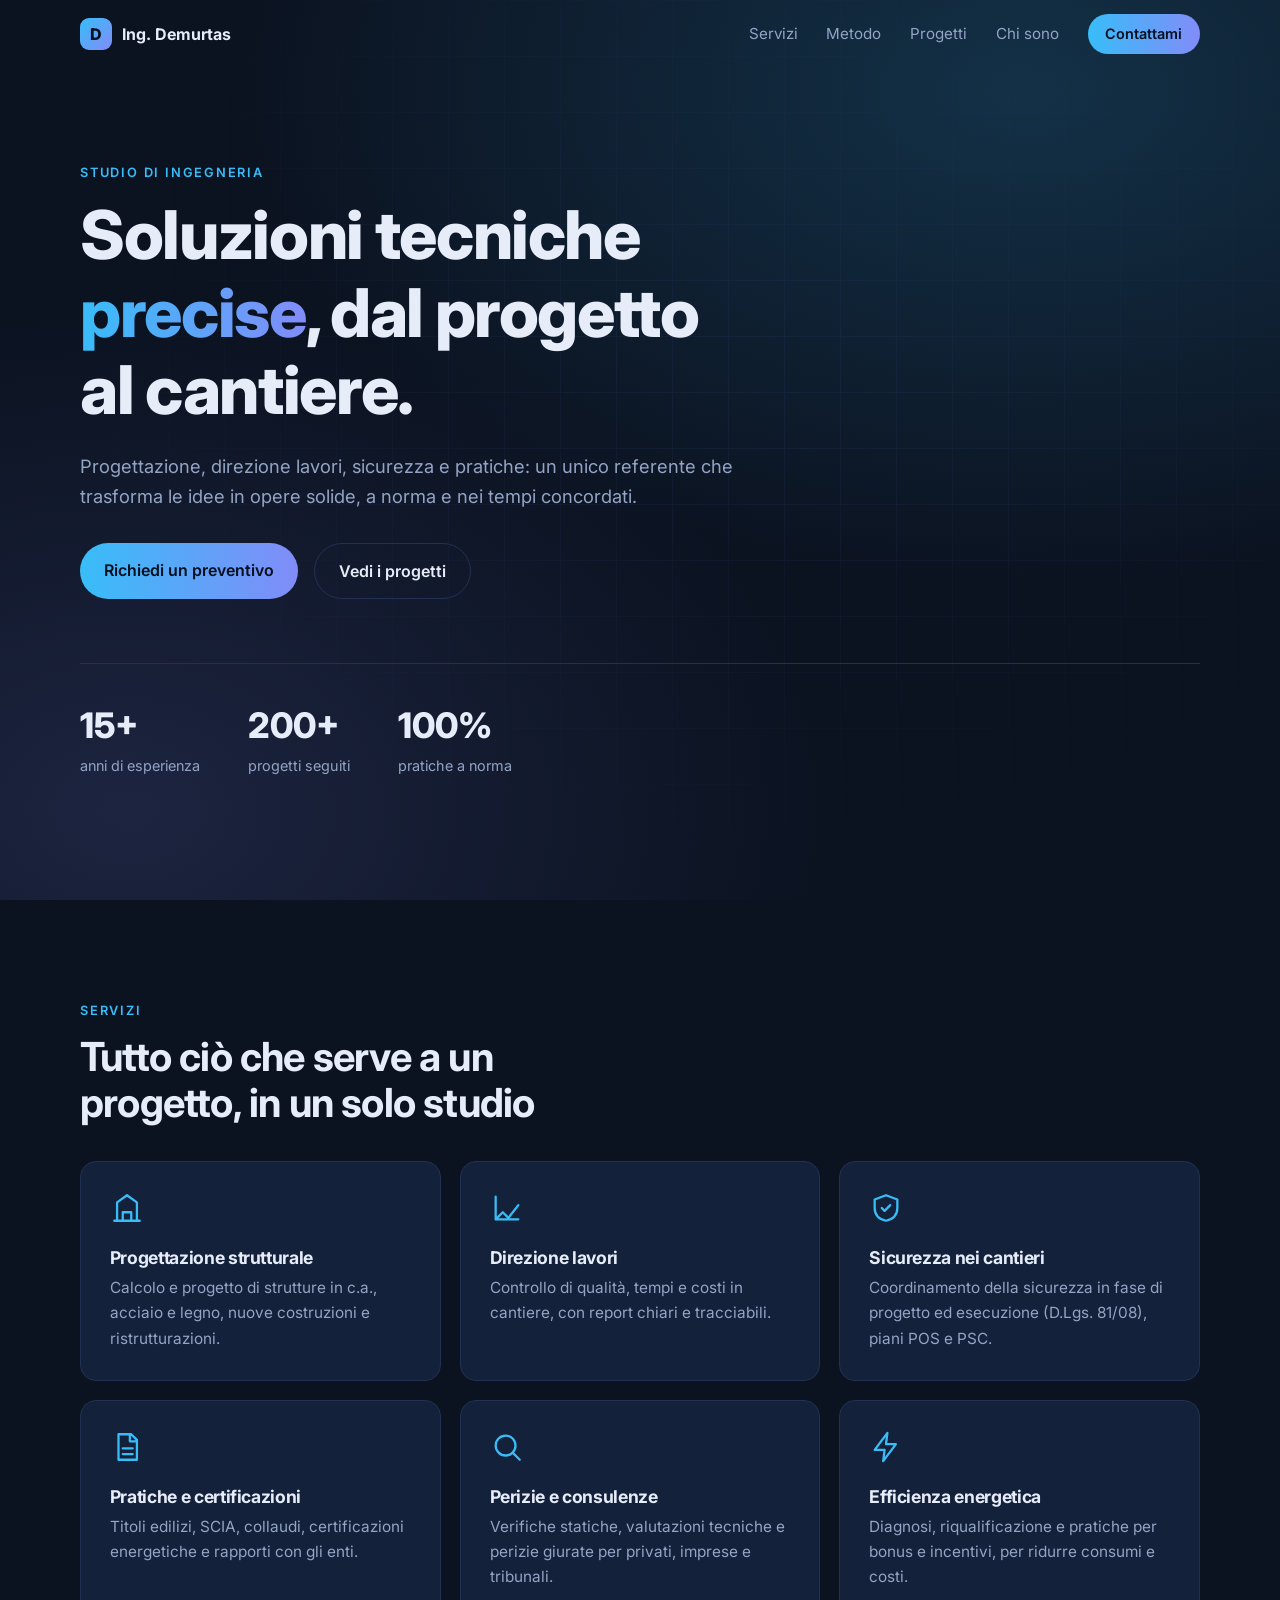
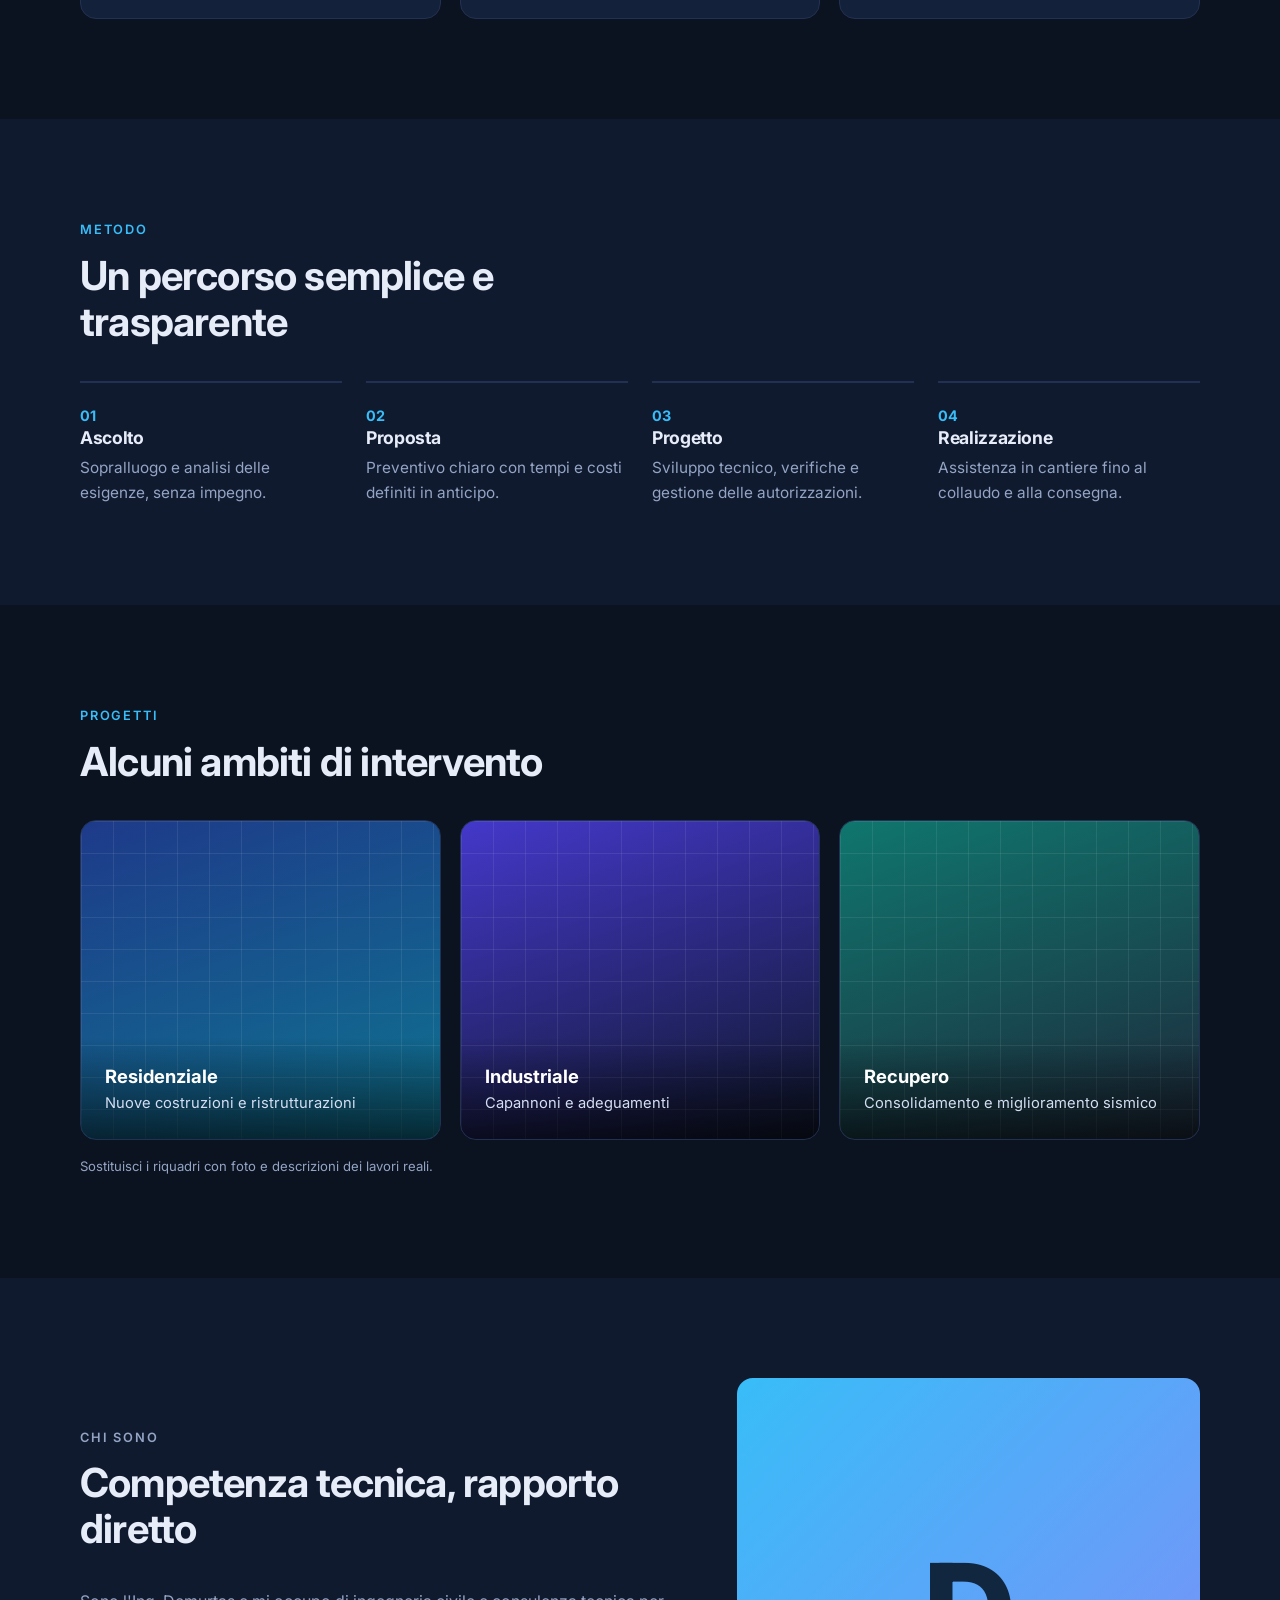
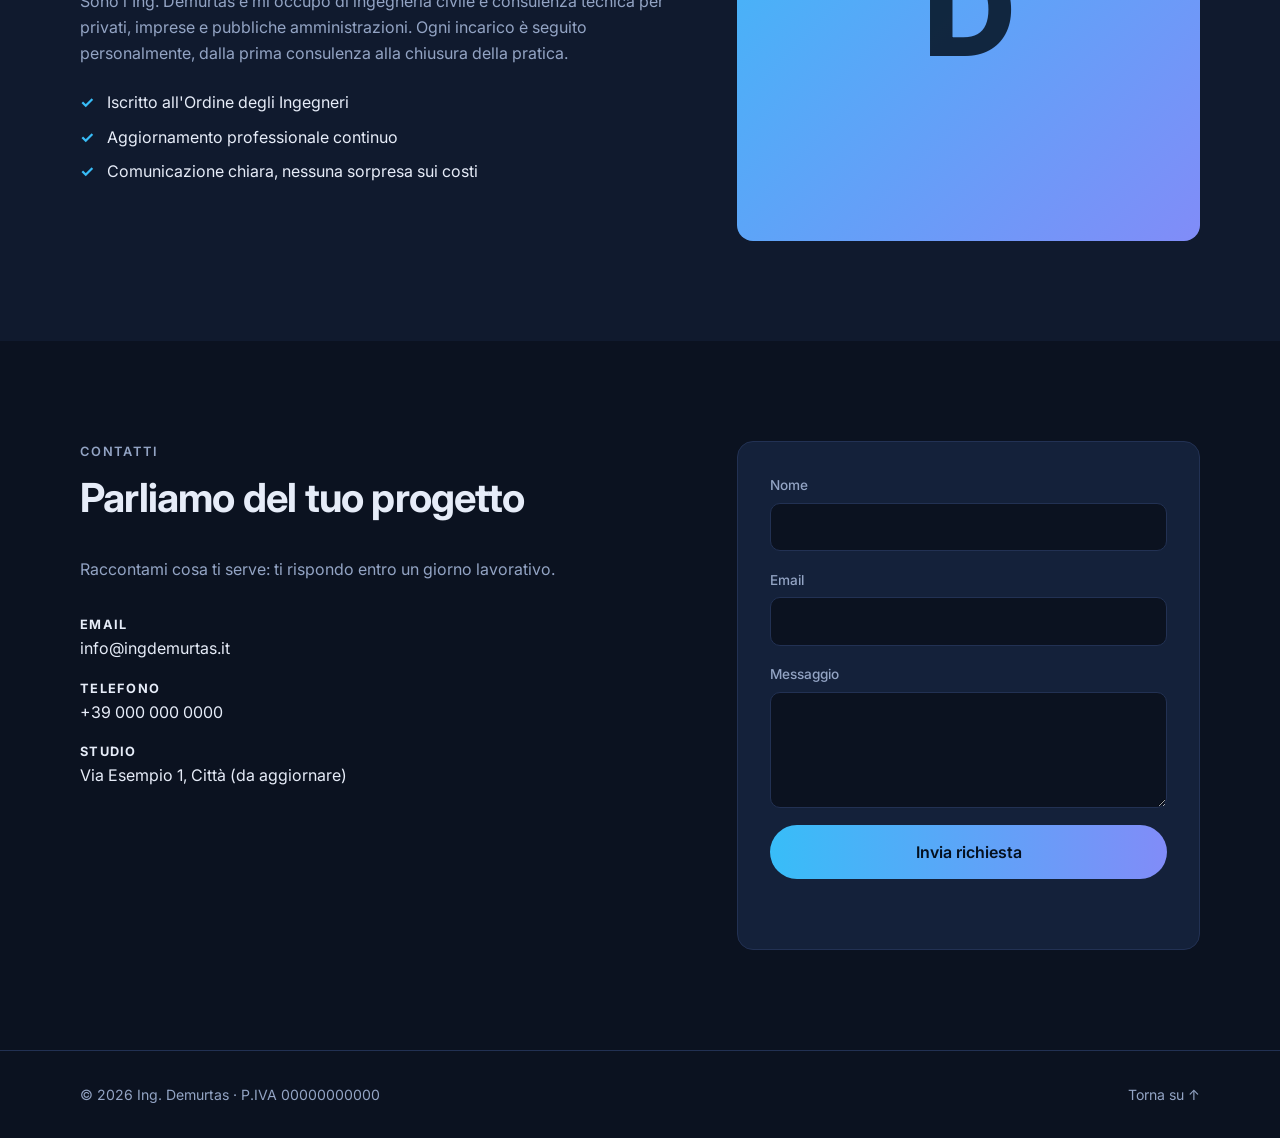
==== commit 5ce6fced: "Nuovo sito moderno per Ing. Demurtas Co-Authored-By: Claude Sonnet 5.5 <noreply@anthropic.com> Claud" ====
--- a/index.html
+++ b/index.html
@@ -3,367 +3,160 @@
 <head>
 <meta charset="UTF-8" />
 <meta name="viewport" content="width=device-width, initial-scale=1.0" />
-<title>Bella Napoli | Pizzeria Napoletana a Mantova</title>
-<meta name="description" content="Bella Napoli, pizzeria ristorante a Mantova in Piazza Felice Cavallotti. Pizza napoletana cotta nel forno a legna, ingredienti freschi e ambiente familiare. Prenota il tuo tavolo." />
-<link rel="icon" href="data:image/svg+xml,%3Csvg xmlns='http://www.w3.org/2000/svg' viewBox='0 0 24 24'%3E%3Ccircle cx='12' cy='12' r='11' fill='%23b3221c'/%3E%3Cpath d='M12 4l6 14H6z' fill='%23f4d78e'/%3E%3Ccircle cx='10' cy='11' r='1.1' fill='%23b3221c'/%3E%3Ccircle cx='13.5' cy='13' r='1.1' fill='%23b3221c'/%3E%3Ccircle cx='11.5' cy='15.5' r='1' fill='%23b3221c'/%3E%3C/svg%3E" />
+<title>Ing. Demurtas | Ingegneria e Consulenza Tecnica</title>
+<meta name="description" content="Ing. Demurtas: studio di ingegneria per progettazione, direzione lavori, sicurezza, pratiche edilizie e consulenza tecnica. Richiedi un preventivo." />
+<meta name="theme-color" content="#0b1220" />
+<link rel="icon" href="data:image/svg+xml,%3Csvg xmlns='http://www.w3.org/2000/svg' viewBox='0 0 32 32'%3E%3Crect width='32' height='32' rx='8' fill='%230b1220'/%3E%3Cpath d='M9 9h8a7 7 0 010 14H9z' fill='none' stroke='%2338bdf8' stroke-width='3'/%3E%3C/svg%3E" />
 <link rel="preconnect" href="https://fonts.googleapis.com" />
 <link rel="preconnect" href="https://fonts.gstatic.com" crossorigin />
-<link href="https://fonts.googleapis.com/css2?family=Playfair+Display:wght@600;700&family=Poppins:wght@400;500;600;700&display=swap" rel="stylesheet" />
+<link href="https://fonts.googleapis.com/css2?family=Inter:wght@400;500;600;700;800&display=swap" rel="stylesheet" />
 <link rel="stylesheet" href="css/style.css" />
 </head>
 <body>
 
-<header class="header">
-  <div class="contenitore">
-    <a href="index.html" class="logo">
-      <svg class="icona-logo" viewBox="0 0 24 24" fill="none" stroke="currentColor" stroke-width="1.6"><circle cx="12" cy="12" r="9.2"/><path d="M12 4.6 17.6 16H6.4z"/><circle cx="10.2" cy="11.3" r="0.9" fill="currentColor" stroke="none"/><circle cx="13.6" cy="12.6" r="0.9" fill="currentColor" stroke="none"/><circle cx="11.7" cy="14.6" r="0.8" fill="currentColor" stroke="none"/></svg>
-      Bella Napoli
-    </a>
-
-    <nav class="nav" id="nav-principale">
-      <a href="index.html" class="attivo">Home</a>
-      <a href="chi-siamo.html">Chi Siamo</a>
-      <a href="menu.html">Menu</a>
-      <a href="contatti.html">Contatti</a>
+<header class="header" id="header">
+  <div class="wrap bar">
+    <a href="#top" class="logo"><span class="logo-mark">D</span> Ing. Demurtas</a>
+    <nav class="nav" id="nav" aria-label="Principale">
+      <a href="#servizi">Servizi</a>
+      <a href="#metodo">Metodo</a>
+      <a href="#progetti">Progetti</a>
+      <a href="#chi-sono">Chi sono</a>
+      <a href="#contatti" class="btn btn-sm">Contattami</a>
     </nav>
-
-    <div class="azioni-header">
-      <a href="tel:+390376222675" class="btn btn-outline">Chiama Ora</a>
-      <a href="contatti.html#prenota" class="btn btn-primario">Prenota un Tavolo</a>
-      <button class="menu-hamburger" id="hamburger" aria-label="Apri il menu di navigazione" aria-expanded="false">
-        <span></span><span></span><span></span>
-      </button>
-    </div>
+    <button class="burger" id="burger" aria-label="Apri il menu" aria-expanded="false" aria-controls="nav"><span></span><span></span></button>
   </div>
 </header>
 
-<main>
-
+<main id="top">
   <section class="hero">
-    <div class="contenitore">
-      <div class="hero-contenuto">
-        <p class="etichetta">Pizzeria &amp; Ristorante dal cuore napoletano</p>
-        <h1>La vera pizza napoletana nel cuore di <em>Mantova</em></h1>
-        <p>Impasto a lunga lievitazione, forno a legna e ingredienti selezionati: da Bella Napoli ogni pizza racconta una storia di famiglia e tradizione partenopea, in Piazza Felice Cavallotti.</p>
-        <div class="hero-azioni">
-          <a href="contatti.html#prenota" class="btn btn-primario">Prenota un Tavolo</a>
-          <a href="menu.html" class="btn btn-secondario">Scopri il Menu</a>
-        </div>
-        <div class="hero-info">
-          <div>
-            <svg viewBox="0 0 24 24" fill="none" stroke="currentColor" stroke-width="1.6"><path d="M20.4 10.9c0 6-8.4 11.3-8.4 11.3S3.6 16.9 3.6 10.9a8.4 8.4 0 1 1 16.8 0Z"/><circle cx="12" cy="10.6" r="2.6"/></svg>
-            <div>
-              <strong>Piazza Felice Cavallotti, 14</strong>
-              <span>46100 Mantova (MN)</span>
-            </div>
-          </div>
-          <div>
-            <svg viewBox="0 0 24 24" fill="none" stroke="currentColor" stroke-width="1.6"><circle cx="12" cy="12" r="9.2"/><path d="M12 7v5l3.5 2"/></svg>
-            <div>
-              <strong>Aperti tutti i giorni</strong>
-              <span>tranne il martedì</span>
-            </div>
-          </div>
-        </div>
+    <div class="grid-bg" aria-hidden="true"></div>
+    <div class="wrap hero-in">
+      <p class="eyebrow reveal">Studio di ingegneria</p>
+      <h1 class="reveal">Soluzioni tecniche <span class="grad">precise</span>, dal progetto al cantiere.</h1>
+      <p class="lead reveal">Progettazione, direzione lavori, sicurezza e pratiche: un unico referente che trasforma le idee in opere solide, a norma e nei tempi concordati.</p>
+      <div class="cta reveal">
+        <a href="#contatti" class="btn">Richiedi un preventivo</a>
+        <a href="#progetti" class="btn btn-ghost">Vedi i progetti</a>
       </div>
+      <dl class="stats reveal">
+        <div><dt data-count="15" data-suffix="+">0</dt><dd>anni di esperienza</dd></div>
+        <div><dt data-count="200" data-suffix="+">0</dt><dd>progetti seguiti</dd></div>
+        <div><dt data-count="100" data-suffix="%">0</dt><dd>pratiche a norma</dd></div>
+      </dl>
     </div>
-    <a href="#chi-siamo" class="scroll-giu">
-      Scopri di più
-      <svg width="18" height="18" viewBox="0 0 24 24" fill="none" stroke="currentColor" stroke-width="1.8"><path d="M12 4v16M6 14l6 6 6-6"/></svg>
-    </a>
   </section>
 
-  <section class="sezione sezione-crema" id="chi-siamo">
-    <div class="contenitore">
-      <div class="chi-siamo-griglia">
-        <div class="rivela">
-          <div class="chi-siamo-visual">
-            <svg viewBox="0 0 24 24" fill="none" stroke="currentColor" stroke-width="1.2"><circle cx="12" cy="12" r="9.2"/><path d="M12 4.6 17.6 16H6.4z"/><circle cx="10.2" cy="11.3" r="0.9" fill="currentColor" stroke="none"/><circle cx="13.6" cy="12.6" r="0.9" fill="currentColor" stroke="none"/><circle cx="11.7" cy="14.6" r="0.8" fill="currentColor" stroke="none"/></svg>
-            <div class="badge-esperienza">
-              <strong>30+</strong>
-              <span>Anni di tradizione</span>
-            </div>
-          </div>
-        </div>
-
-        <div class="rivela">
-          <p class="etichetta">La nostra storia</p>
-          <h2 class="titolo-sezione">Una famiglia napoletana, una passione tutta mantovana</h2>
-          <p class="sottotitolo-sezione" style="margin-bottom: 26px;">Bella Napoli nasce dal desiderio di portare a Mantova il sapore autentico della pizza napoletana: impasti a lunga lievitazione, mozzarella di bufala DOP, pomodoro San Marzano e un forno a legna che non si spegne mai. Ogni pizza è preparata a mano, con gli stessi gesti tramandati da generazioni.</p>
-
-          <ul class="lista-valori">
-            <li>
-              <span class="icona-valore">
-                <svg viewBox="0 0 24 24" fill="none" stroke="currentColor" stroke-width="1.7"><path d="M12 2v20M12 2c-4 3-4 7 0 10s4 7 0 10M12 2c4 3 4 7 0 10s-4 7 0 10" opacity="0"/><path d="M6 20c0-4.5 2.7-7 6-7s6 2.5 6 7"/><path d="M12 13c-2.5-2-3-5-1-8 2 3 1.5 6-1 8Z"/></svg>
-              </span>
-              <div>
-                <h4>Forno a legna tradizionale</h4>
-                <p>Cottura ad alta temperatura per un cornicione alto, leggero e digeribile.</p>
-              </div>
-            </li>
-            <li>
-              <span class="icona-valore">
-                <svg viewBox="0 0 24 24" fill="none" stroke="currentColor" stroke-width="1.7"><path d="M4 20c4-10 12-10 16-16-3 8 0 12-4 16-4 4-9 3-12 0Z"/></svg>
-              </span>
-              <div>
-                <h4>Ingredienti selezionati</h4>
-                <p>Prodotti DOP e IGP, filiera corta e materie prime italiane di qualità.</p>
-              </div>
-            </li>
-            <li>
-              <span class="icona-valore">
-                <svg viewBox="0 0 24 24" fill="none" stroke="currentColor" stroke-width="1.7"><path d="M20.8 8.6a3.6 3.6 0 0 0-6.1-2.6L12 8.4 9.3 6a3.6 3.6 0 1 0-5 5.1L12 19l7.7-7.9a3.6 3.6 0 0 0 1.1-2.5Z"/></svg>
-              </span>
-              <div>
-                <h4>Gestione familiare</h4>
-                <p>Accoglienza calorosa: da noi sei ospite, non solo cliente.</p>
-              </div>
-            </li>
-          </ul>
-
-          <a href="chi-siamo.html" class="btn btn-outline">La Nostra Storia</a>
-        </div>
+  <section class="section" id="servizi">
+    <div class="wrap">
+      <p class="eyebrow">Servizi</p>
+      <h2>Tutto ciò che serve a un progetto, in un solo studio</h2>
+      <div class="cards">
+        <article class="card reveal">
+          <svg viewBox="0 0 24 24"><path d="M3 21h18M5 21V8l7-5 7 5v13M9 21v-6h6v6"/></svg>
+          <h3>Progettazione strutturale</h3>
+          <p>Calcolo e progetto di strutture in c.a., acciaio e legno, nuove costruzioni e ristrutturazioni.</p>
+        </article>
+        <article class="card reveal">
+          <svg viewBox="0 0 24 24"><path d="M4 20l5-5 4 4 7-9M4 4v16h16"/></svg>
+          <h3>Direzione lavori</h3>
+          <p>Controllo di qualità, tempi e costi in cantiere, con report chiari e tracciabili.</p>
+        </article>
+        <article class="card reveal">
+          <svg viewBox="0 0 24 24"><path d="M12 3l8 3v6c0 5-3.5 8-8 9-4.5-1-8-4-8-9V6z"/><path d="M9 12l2 2 4-4"/></svg>
+          <h3>Sicurezza nei cantieri</h3>
+          <p>Coordinamento della sicurezza in fase di progetto ed esecuzione (D.Lgs. 81/08), piani POS e PSC.</p>
+        </article>
+        <article class="card reveal">
+          <svg viewBox="0 0 24 24"><path d="M6 3h9l4 4v14H6zM14 3v5h5M9 13h7M9 17h7"/></svg>
+          <h3>Pratiche e certificazioni</h3>
+          <p>Titoli edilizi, SCIA, collaudi, certificazioni energetiche e rapporti con gli enti.</p>
+        </article>
+        <article class="card reveal">
+          <svg viewBox="0 0 24 24"><circle cx="11" cy="11" r="7"/><path d="M21 21l-5-5"/></svg>
+          <h3>Perizie e consulenze</h3>
+          <p>Verifiche statiche, valutazioni tecniche e perizie giurate per privati, imprese e tribunali.</p>
+        </article>
+        <article class="card reveal">
+          <svg viewBox="0 0 24 24"><path d="M13 2L4 14h7l-1 8 9-12h-7z"/></svg>
+          <h3>Efficienza energetica</h3>
+          <p>Diagnosi, riqualificazione e pratiche per bonus e incentivi, per ridurre consumi e costi.</p>
+        </article>
       </div>
     </div>
   </section>
 
-  <section class="sezione sezione-scura">
-    <div class="contenitore">
-      <div class="numeri">
-        <div class="rivela"><strong>30+</strong><span>Anni di esperienza</span></div>
-        <div class="rivela"><strong>40+</strong><span>Pizze in menu</span></div>
-        <div class="rivela"><strong>100%</strong><span>Forno a legna</span></div>
-        <div class="rivela"><strong>4.5/5</strong><span>Valutazione media clienti</span></div>
-      </div>
+  <section class="section alt" id="metodo">
+    <div class="wrap">
+      <p class="eyebrow">Metodo</p>
+      <h2>Un percorso semplice e trasparente</h2>
+      <ol class="steps">
+        <li class="reveal"><span>01</span><h3>Ascolto</h3><p>Sopralluogo e analisi delle esigenze, senza impegno.</p></li>
+        <li class="reveal"><span>02</span><h3>Proposta</h3><p>Preventivo chiaro con tempi e costi definiti in anticipo.</p></li>
+        <li class="reveal"><span>03</span><h3>Progetto</h3><p>Sviluppo tecnico, verifiche e gestione delle autorizzazioni.</p></li>
+        <li class="reveal"><span>04</span><h3>Realizzazione</h3><p>Assistenza in cantiere fino al collaudo e alla consegna.</p></li>
+      </ol>
     </div>
   </section>
 
-  <section class="sezione sezione-crema">
-    <div class="contenitore">
-      <div class="intestazione-sezione centro">
-        <p class="etichetta">Dal nostro forno</p>
-        <h2 class="titolo-sezione">Le pizze più amate</h2>
-        <p class="sottotitolo-sezione centro">Una selezione dei grandi classici della tradizione napoletana, preparati ogni giorno con impasto fresco a lunga lievitazione.</p>
+  <section class="section" id="progetti">
+    <div class="wrap">
+      <p class="eyebrow">Progetti</p>
+      <h2>Alcuni ambiti di intervento</h2>
+      <div class="projects">
+        <figure class="proj p1 reveal"><figcaption><b>Residenziale</b>Nuove costruzioni e ristrutturazioni</figcaption></figure>
+        <figure class="proj p2 reveal"><figcaption><b>Industriale</b>Capannoni e adeguamenti</figcaption></figure>
+        <figure class="proj p3 reveal"><figcaption><b>Recupero</b>Consolidamento e miglioramento sismico</figcaption></figure>
       </div>
-
-      <div class="griglia-piatti">
-        <div class="card-piatto rivela">
-          <span class="icona-piatto">
-            <svg viewBox="0 0 24 24" fill="none" stroke="currentColor" stroke-width="1.7"><circle cx="12" cy="12" r="9.2"/><circle cx="9.5" cy="10" r="1"/><circle cx="14" cy="9" r="0.9"/><circle cx="13" cy="14" r="1"/></svg>
-          </span>
-          <h3>Margherita <span class="prezzo">€ 7,00</span></h3>
-          <p>Pomodoro San Marzano, fior di latte, basilico fresco e un filo d'olio extravergine.</p>
-        </div>
-
-        <div class="card-piatto rivela">
-          <span class="icona-piatto">
-            <svg viewBox="0 0 24 24" fill="none" stroke="currentColor" stroke-width="1.7"><circle cx="12" cy="12" r="9.2"/><circle cx="9.5" cy="10" r="1"/><circle cx="14" cy="9" r="0.9"/><circle cx="13" cy="14" r="1"/></svg>
-          </span>
-          <h3>Bella Napoli <span class="prezzo">€ 11,50</span></h3>
-          <p>Pomodoro San Marzano, mozzarella di bufala campana DOP e origano di montagna.</p>
-        </div>
-
-        <div class="card-piatto rivela">
-          <span class="icona-piatto">
-            <svg viewBox="0 0 24 24" fill="none" stroke="currentColor" stroke-width="1.7"><circle cx="12" cy="12" r="9.2"/><circle cx="9.5" cy="10" r="1"/><circle cx="14" cy="9" r="0.9"/><circle cx="13" cy="14" r="1"/></svg>
-          </span>
-          <h3>Diavola <span class="prezzo">€ 8,50</span></h3>
-          <p>Pomodoro, fior di latte, salame piccante calabrese e un tocco di peperoncino fresco.</p>
-        </div>
-      </div>
-
-      <div class="link-menu-completo">
-        <a href="menu.html" class="btn btn-primario">Vedi il Menu Completo</a>
-      </div>
+      <p class="note">Sostituisci i riquadri con foto e descrizioni dei lavori reali.</p>
     </div>
   </section>
 
-  <section class="sezione sezione-crema" style="padding-top:0;">
-    <div class="contenitore">
-      <div class="intestazione-sezione centro">
-        <p class="etichetta">Perché sceglierci</p>
-        <h2 class="titolo-sezione">L'autentica esperienza napoletana</h2>
+  <section class="section alt" id="chi-sono">
+    <div class="wrap about">
+      <div class="reveal">
+        <p class="eyebrow">Chi sono</p>
+        <h2>Competenza tecnica, rapporto diretto</h2>
+        <p>Sono l'Ing. Demurtas e mi occupo di ingegneria civile e consulenza tecnica per privati, imprese e pubbliche amministrazioni. Ogni incarico è seguito personalmente, dalla prima consulenza alla chiusura della pratica.</p>
+        <ul class="ticks">
+          <li>Iscritto all'Ordine degli Ingegneri</li>
+          <li>Aggiornamento professionale continuo</li>
+          <li>Comunicazione chiara, nessuna sorpresa sui costi</li>
+        </ul>
       </div>
-
-      <div class="griglia-perche">
-        <div class="card-perche rivela">
-          <span class="icona-valore">
-            <svg viewBox="0 0 24 24" fill="none" stroke="currentColor" stroke-width="1.7"><path d="M6 20c0-4.5 2.7-7 6-7s6 2.5 6 7"/><path d="M12 13c-2.5-2-3-5-1-8 2 3 1.5 6-1 8Z"/></svg>
-          </span>
-          <h4>Forno a legna</h4>
-          <p>Temperature fino a 450°C per una cottura veloce e un impasto perfetto.</p>
-        </div>
-        <div class="card-perche rivela">
-          <span class="icona-valore">
-            <svg viewBox="0 0 24 24" fill="none" stroke="currentColor" stroke-width="1.7"><path d="M4 20c4-10 12-10 16-16-3 8 0 12-4 16-4 4-9 3-12 0Z"/></svg>
-          </span>
-          <h4>Ingredienti freschi</h4>
-          <p>Materie prime DOP e IGP selezionate ogni giorno.</p>
-        </div>
-        <div class="card-perche rivela">
-          <span class="icona-valore">
-            <svg viewBox="0 0 24 24" fill="none" stroke="currentColor" stroke-width="1.7"><rect x="2.5" y="8.5" width="12" height="8" rx="1.4"/><path d="M14.5 11h3.6l2.9 3v2.5a1 1 0 0 1-1 1H14.5z"/><circle cx="7" cy="18.3" r="1.6"/><circle cx="17" cy="18.3" r="1.6"/></svg>
-          </span>
-          <h4>Asporto &amp; Delivery</h4>
-          <p>Ritira la tua pizza o ricevila comodamente a casa.</p>
-        </div>
-        <div class="card-perche rivela">
-          <span class="icona-valore">
-            <svg viewBox="0 0 24 24" fill="none" stroke="currentColor" stroke-width="1.7"><path d="M20.8 8.6a3.6 3.6 0 0 0-6.1-2.6L12 8.4 9.3 6a3.6 3.6 0 1 0-5 5.1L12 19l7.7-7.9a3.6 3.6 0 0 0 1.1-2.5Z"/></svg>
-          </span>
-          <h4>Ambiente familiare</h4>
-          <p>Un'accoglienza calda, ideale per famiglie, amici e occasioni speciali.</p>
-        </div>
-      </div>
+      <div class="portrait reveal" aria-hidden="true"><span>D</span></div>
     </div>
   </section>
 
-  <section class="sezione sezione-scura">
-    <div class="contenitore">
-      <div class="intestazione-sezione centro">
-        <p class="etichetta">Cosa dicono di noi</p>
-        <h2 class="titolo-sezione">Le parole dei nostri clienti</h2>
+  <section class="section" id="contatti">
+    <div class="wrap contact">
+      <div class="reveal">
+        <p class="eyebrow">Contatti</p>
+        <h2>Parliamo del tuo progetto</h2>
+        <p>Raccontami cosa ti serve: ti rispondo entro un giorno lavorativo.</p>
+        <ul class="info">
+          <li><b>Email</b><a href="mailto:info@ingdemurtas.it">info@ingdemurtas.it</a></li>
+          <li><b>Telefono</b><a href="tel:+390000000000">+39 000 000 0000</a></li>
+          <li><b>Studio</b>Via Esempio 1, Città (da aggiornare)</li>
+        </ul>
       </div>
-
-      <div class="griglia-recensioni">
-        <div class="card-recensione rivela">
-          <div class="stelle">
-            <svg viewBox="0 0 24 24" fill="currentColor"><path d="M12 2l2.9 6.5 7.1.7-5.4 4.7 1.6 7-6.2-3.7L5.8 21l1.6-7L2 9.2l7.1-.7Z"/></svg>
-            <svg viewBox="0 0 24 24" fill="currentColor"><path d="M12 2l2.9 6.5 7.1.7-5.4 4.7 1.6 7-6.2-3.7L5.8 21l1.6-7L2 9.2l7.1-.7Z"/></svg>
-            <svg viewBox="0 0 24 24" fill="currentColor"><path d="M12 2l2.9 6.5 7.1.7-5.4 4.7 1.6 7-6.2-3.7L5.8 21l1.6-7L2 9.2l7.1-.7Z"/></svg>
-            <svg viewBox="0 0 24 24" fill="currentColor"><path d="M12 2l2.9 6.5 7.1.7-5.4 4.7 1.6 7-6.2-3.7L5.8 21l1.6-7L2 9.2l7.1-.7Z"/></svg>
-            <svg viewBox="0 0 24 24" fill="currentColor"><path d="M12 2l2.9 6.5 7.1.7-5.4 4.7 1.6 7-6.2-3.7L5.8 21l1.6-7L2 9.2l7.1-.7Z"/></svg>
-          </div>
-          <p>"Pizza napoletana come si deve: cornicione alto e soffice, ingredienti di qualità. Il locale in Piazza Cavallotti è un punto fermo a Mantova."</p>
-          <div class="autore-recensione">
-            <span class="avatar-iniziali">MR</span>
-            <div><strong>Marco R.</strong><span>Cliente abituale</span></div>
-          </div>
-        </div>
-
-        <div class="card-recensione rivela">
-          <div class="stelle">
-            <svg viewBox="0 0 24 24" fill="currentColor"><path d="M12 2l2.9 6.5 7.1.7-5.4 4.7 1.6 7-6.2-3.7L5.8 21l1.6-7L2 9.2l7.1-.7Z"/></svg>
-            <svg viewBox="0 0 24 24" fill="currentColor"><path d="M12 2l2.9 6.5 7.1.7-5.4 4.7 1.6 7-6.2-3.7L5.8 21l1.6-7L2 9.2l7.1-.7Z"/></svg>
-            <svg viewBox="0 0 24 24" fill="currentColor"><path d="M12 2l2.9 6.5 7.1.7-5.4 4.7 1.6 7-6.2-3.7L5.8 21l1.6-7L2 9.2l7.1-.7Z"/></svg>
-            <svg viewBox="0 0 24 24" fill="currentColor"><path d="M12 2l2.9 6.5 7.1.7-5.4 4.7 1.6 7-6.2-3.7L5.8 21l1.6-7L2 9.2l7.1-.7Z"/></svg>
-            <svg viewBox="0 0 24 24" fill="currentColor"><path d="M12 2l2.9 6.5 7.1.7-5.4 4.7 1.6 7-6.2-3.7L5.8 21l1.6-7L2 9.2l7.1-.7Z"/></svg>
-          </div>
-          <p>"Ambiente accogliente e personale gentilissimo. La pizza Bella Napoli con la bufala è da provare assolutamente."</p>
-          <div class="autore-recensione">
-            <span class="avatar-iniziali">GC</span>
-            <div><strong>Giulia C.</strong><span>Google Recensioni</span></div>
-          </div>
-        </div>
-
-        <div class="card-recensione rivela">
-          <div class="stelle">
-            <svg viewBox="0 0 24 24" fill="currentColor"><path d="M12 2l2.9 6.5 7.1.7-5.4 4.7 1.6 7-6.2-3.7L5.8 21l1.6-7L2 9.2l7.1-.7Z"/></svg>
-            <svg viewBox="0 0 24 24" fill="currentColor"><path d="M12 2l2.9 6.5 7.1.7-5.4 4.7 1.6 7-6.2-3.7L5.8 21l1.6-7L2 9.2l7.1-.7Z"/></svg>
-            <svg viewBox="0 0 24 24" fill="currentColor"><path d="M12 2l2.9 6.5 7.1.7-5.4 4.7 1.6 7-6.2-3.7L5.8 21l1.6-7L2 9.2l7.1-.7Z"/></svg>
-            <svg viewBox="0 0 24 24" fill="currentColor"><path d="M12 2l2.9 6.5 7.1.7-5.4 4.7 1.6 7-6.2-3.7L5.8 21l1.6-7L2 9.2l7.1-.7Z"/></svg>
-            <svg viewBox="0 0 24 24" fill="currentColor"><path d="M12 2l2.9 6.5 7.1.7-5.4 4.7 1.6 7-6.2-3.7L5.8 21l1.6-7L2 9.2l7.1-.7Z"/></svg>
-          </div>
-          <p>"Ottimo rapporto qualità-prezzo, asporto sempre veloce e pizza calda. Il nostro punto di riferimento a Mantova."</p>
-          <div class="autore-recensione">
-            <span class="avatar-iniziali">LF</span>
-            <div><strong>Luca F.</strong><span>TripAdvisor</span></div>
-          </div>
-        </div>
-      </div>
+      <form class="form reveal" id="form" novalidate>
+        <label>Nome<input name="nome" required autocomplete="name" /></label>
+        <label>Email<input name="email" type="email" required autocomplete="email" /></label>
+        <label>Messaggio<textarea name="msg" rows="4" required></textarea></label>
+        <button class="btn" type="submit">Invia richiesta</button>
+        <p class="status" id="status" role="status"></p>
+      </form>
     </div>
   </section>
-
-  <section class="cta-banda">
-    <div class="contenitore">
-      <div>
-        <h2>Pronto a gustare la vera pizza napoletana?</h2>
-        <p>Prenota il tuo tavolo oppure ordina la tua pizza da asporto.</p>
-      </div>
-      <div class="azioni">
-        <a href="contatti.html#prenota" class="btn btn-secondario" style="border-color: var(--bianco); color: var(--bianco);">Prenota un Tavolo</a>
-        <a href="tel:+390376222675" class="btn" style="background: var(--bianco); color: var(--rosso-scuro);">Chiama: 0376 222675</a>
-      </div>
-    </div>
-  </section>
-
 </main>
 
 <footer class="footer">
-  <div class="contenitore">
-    <div class="footer-griglia">
-      <div>
-        <a href="index.html" class="logo">
-          <svg class="icona-logo" viewBox="0 0 24 24" fill="none" stroke="currentColor" stroke-width="1.6"><circle cx="12" cy="12" r="9.2"/><path d="M12 4.6 17.6 16H6.4z"/></svg>
-          Bella Napoli
-        </a>
-        <p class="footer-descrizione">Pizzeria e ristorante napoletano nel cuore di Mantova. Forno a legna, ingredienti selezionati e tanta passione dal 1994.</p>
-        <div class="footer-social">
-          <a href="#" aria-label="Facebook" target="_blank" rel="noopener">
-            <svg viewBox="0 0 24 24" fill="none" stroke="currentColor" stroke-width="1.6"><path d="M15 8.5h2V5.2h-2.4C12.5 5.2 11 6.7 11 9v2.3H9V15h2v6.5h3V15h2.3l.7-3.7h-3V9.3c0-.5.4-.8.9-.8Z"/></svg>
-          </a>
-          <a href="#" aria-label="Instagram" target="_blank" rel="noopener">
-            <svg viewBox="0 0 24 24" fill="none" stroke="currentColor" stroke-width="1.6"><rect x="3.5" y="3.5" width="17" height="17" rx="5"/><circle cx="12" cy="12" r="4"/><circle cx="17.2" cy="6.8" r="1" fill="currentColor" stroke="none"/></svg>
-          </a>
-          <a href="https://wa.me/393277313774" aria-label="WhatsApp" target="_blank" rel="noopener">
-            <svg viewBox="0 0 24 24" fill="none" stroke="currentColor" stroke-width="1.6"><path d="M20 12a8 8 0 1 1-3.6-6.7"/><path d="M20 12a8 8 0 0 0-8-8"/><path d="M8.5 9.5c0 3.5 2.5 6 6 6l1.2-2c-1 .3-3-.4-4-1.5s-1.8-3-1.5-4l-2-1.2c-.5.6.3 2.7.3 2.7Z"/></svg>
-          </a>
-        </div>
-      </div>
-
-      <div>
-        <h4>Link Rapidi</h4>
-        <div class="footer-links">
-          <a href="index.html">Home</a>
-          <a href="chi-siamo.html">Chi Siamo</a>
-          <a href="menu.html">Menu</a>
-          <a href="contatti.html">Contatti</a>
-          <a href="contatti.html#prenota">Prenota un Tavolo</a>
-        </div>
-      </div>
-
-      <div>
-        <h4>Orari di Apertura</h4>
-        <ul class="footer-orari">
-          <li><span>Lunedì</span><span>12:00–14:30 / 19:00–23:00</span></li>
-          <li><span>Martedì</span><span>Chiuso</span></li>
-          <li><span>Mer – Dom</span><span>12:00–14:30 / 19:00–23:00</span></li>
-        </ul>
-      </div>
-
-      <div>
-        <h4>Contatti</h4>
-        <ul class="footer-contatti">
-          <li>
-            <svg viewBox="0 0 24 24" fill="none" stroke="currentColor" stroke-width="1.6"><path d="M20.4 10.9c0 6-8.4 11.3-8.4 11.3S3.6 16.9 3.6 10.9a8.4 8.4 0 1 1 16.8 0Z"/><circle cx="12" cy="10.6" r="2.6"/></svg>
-            <span>Piazza Felice Cavallotti, 14<br>46100 Mantova (MN)</span>
-          </li>
-          <li>
-            <svg viewBox="0 0 24 24" fill="none" stroke="currentColor" stroke-width="1.6"><path d="M4 4h16v16H4z" opacity="0"/><path d="M21 16.9v2.2a2 2 0 0 1-2.2 2A18 18 0 0 1 3 5.2 2 2 0 0 1 5 3h2.2a2 2 0 0 1 2 1.7c.1.9.4 1.8.7 2.6a2 2 0 0 1-.5 2.1L8.2 10.6a14 14 0 0 0 5.2 5.2l1.2-1.2a2 2 0 0 1 2.1-.5c.8.3 1.7.6 2.6.7a2 2 0 0 1 1.7 2Z"/></svg>
-            <a href="tel:+390376222675">0376 222675</a>
-          </li>
-          <li>
-            <svg viewBox="0 0 24 24" fill="none" stroke="currentColor" stroke-width="1.6"><path d="M4 4h16v16H4z" opacity="0"/><path d="M21 16.9v2.2a2 2 0 0 1-2.2 2A18 18 0 0 1 3 5.2 2 2 0 0 1 5 3h2.2a2 2 0 0 1 2 1.7c.1.9.4 1.8.7 2.6a2 2 0 0 1-.5 2.1L8.2 10.6a14 14 0 0 0 5.2 5.2l1.2-1.2a2 2 0 0 1 2.1-.5c.8.3 1.7.6 2.6.7a2 2 0 0 1 1.7 2Z"/></svg>
-            <a href="tel:+393277313774">327 731 3774</a>
-          </li>
-          <li>
-            <svg viewBox="0 0 24 24" fill="none" stroke="currentColor" stroke-width="1.6"><rect x="3" y="5" width="18" height="14" rx="2"/><path d="m3.5 6 8.5 7 8.5-7"/></svg>
-            <a href="mailto:bellanapolimn@virgilio.it">bellanapolimn@virgilio.it</a>
-          </li>
-        </ul>
-      </div>
-    </div>
-
-    <div class="footer-basso">
-      <span>&copy; <span data-anno-corrente></span> Bella Napoli — Pizzeria &amp; Ristorante, Mantova. Tutti i diritti riservati.</span>
-      <span>P.IVA 00000000000 — Sito realizzato con cura per i nostri clienti</span>
-    </div>
+  <div class="wrap foot">
+    <span>© <span id="year"></span> Ing. Demurtas · P.IVA 00000000000</span>
+    <a href="#top">Torna su ↑</a>
   </div>
 </footer>
-
-<a href="https://wa.me/393277313774" class="whatsapp-flottante" aria-label="Scrivici su WhatsApp" target="_blank" rel="noopener">
-  <svg viewBox="0 0 24 24" fill="none" stroke="currentColor" stroke-width="1.6"><path d="M20 12a8 8 0 1 1-3.6-6.7"/><path d="M20 12a8 8 0 0 0-8-8"/><path d="M8.5 9.5c0 3.5 2.5 6 6 6l1.2-2c-1 .3-3-.4-4-1.5s-1.8-3-1.5-4l-2-1.2c-.5.6.3 2.7.3 2.7Z"/></svg>
-</a>
 
 <script src="js/main.js"></script>
 </body>
--- a/css/style.css
+++ b/css/style.css
@@ -1,1582 +1,89 @@
-/* =========================================================
-   Bella Napoli — Pizzeria Napoletana a Mantova
-   Foglio di stile principale
-   ========================================================= */
-
-:root {
-  --rosso: #b3221c;
-  --rosso-scuro: #841a15;
-  --verde: #1f4d36;
-  --verde-scuro: #143526;
-  --oro: #d4a017;
-  --crema: #faf6ec;
-  --crema-scura: #f0e6d2;
-  --nero: #2b2420;
-  --grigio: #6b6156;
-  --bianco: #ffffff;
-
-  --font-titoli: "Playfair Display", Georgia, serif;
-  --font-testo: "Poppins", -apple-system, BlinkMacSystemFont, sans-serif;
-
-  --ombra: 0 10px 30px rgba(43, 36, 32, 0.12);
-  --ombra-forte: 0 20px 50px rgba(43, 36, 32, 0.22);
-  --raggio: 14px;
-  --larghezza-max: 1180px;
+:root{--bg:#0b1220;--bg2:#101a2e;--card:#14213a;--line:#223153;--tx:#e6ecf8;--mut:#93a4c4;--acc:#38bdf8;--acc2:#818cf8;--r:16px}
+*{box-sizing:border-box;margin:0;padding:0}
+html{scroll-behavior:smooth;scroll-padding-top:72px}
+body{font-family:Inter,system-ui,sans-serif;background:var(--bg);color:var(--tx);line-height:1.65;-webkit-font-smoothing:antialiased}
+a{color:inherit;text-decoration:none}
+.wrap{width:min(1120px,100% - 40px);margin-inline:auto}
+h1,h2,h3{line-height:1.15;letter-spacing:-.02em}
+h1{font-size:clamp(2.3rem,6vw,4.2rem);font-weight:800;max-width:15ch}
+h2{font-size:clamp(1.7rem,3.6vw,2.5rem);font-weight:700;max-width:22ch;margin-bottom:2.2rem}
+h3{font-size:1.1rem;margin-bottom:.4rem}
+.grad{background:linear-gradient(90deg,var(--acc),var(--acc2));-webkit-background-clip:text;background-clip:text;color:transparent}
+.eyebrow{color:var(--acc);font-weight:600;font-size:.8rem;letter-spacing:.14em;text-transform:uppercase;margin-bottom:.8rem}
+.lead{color:var(--mut);font-size:1.15rem;max-width:56ch;margin:1.4rem 0 2rem}
+.btn{display:inline-block;background:linear-gradient(90deg,var(--acc),var(--acc2));color:#04101f;font-weight:600;padding:.85rem 1.5rem;border-radius:999px;border:0;cursor:pointer;font:inherit;font-weight:600;transition:transform .2s,box-shadow .2s}
+.btn:hover{transform:translateY(-2px);box-shadow:0 8px 28px -8px var(--acc)}
+.btn-sm{padding:.5rem 1.1rem;font-size:.9rem}
+.btn-ghost{background:transparent;color:var(--tx);border:1px solid var(--line)}
+.btn-ghost:hover{border-color:var(--acc);box-shadow:none}
+.header{position:fixed;inset:0 0 auto;z-index:50;transition:background .3s,border-color .3s;border-bottom:1px solid transparent}
+.header.solid{background:rgba(11,18,32,.85);backdrop-filter:blur(12px);border-color:var(--line)}
+.bar{display:flex;align-items:center;justify-content:space-between;height:68px}
+.logo{display:flex;align-items:center;gap:.6rem;font-weight:700}
+.logo-mark{display:grid;place-items:center;width:32px;height:32px;border-radius:9px;background:linear-gradient(135deg,var(--acc),var(--acc2));color:#04101f;font-weight:800}
+.nav{display:flex;align-items:center;gap:1.8rem;font-size:.95rem;color:var(--mut)}
+.nav a:not(.btn):hover{color:var(--tx)}
+.nav .btn{color:#04101f}
+.burger{display:none;background:none;border:0;width:40px;height:40px;cursor:pointer;position:relative}
+.burger span{position:absolute;left:9px;right:9px;height:2px;background:var(--tx);transition:.25s}
+.burger span:first-child{top:15px}.burger span:last-child{top:23px}
+.burger[aria-expanded=true] span:first-child{top:19px;transform:rotate(45deg)}
+.burger[aria-expanded=true] span:last-child{top:19px;transform:rotate(-45deg)}
+.hero{position:relative;min-height:100svh;display:flex;align-items:center;padding:110px 0 70px;overflow:hidden;background:radial-gradient(800px 500px at 80% 10%,rgba(56,189,248,.18),transparent),radial-gradient(700px 500px at 10% 90%,rgba(129,140,248,.15),transparent)}
+.grid-bg{position:absolute;inset:0;background-image:linear-gradient(var(--line) 1px,transparent 1px),linear-gradient(90deg,var(--line) 1px,transparent 1px);background-size:56px 56px;opacity:.35;mask-image:radial-gradient(ellipse at 60% 40%,#000,transparent 70%);-webkit-mask-image:radial-gradient(ellipse at 60% 40%,#000,transparent 70%)}
+.hero-in{position:relative}
+.cta{display:flex;gap:1rem;flex-wrap:wrap}
+.stats{display:flex;gap:3rem;flex-wrap:wrap;margin-top:4rem;padding-top:2rem;border-top:1px solid var(--line)}
+.stats dt{font-size:2.2rem;font-weight:800}
+.stats dd{color:var(--mut);font-size:.9rem}
+.section{padding:100px 0}
+.alt{background:var(--bg2)}
+.cards{display:grid;grid-template-columns:repeat(auto-fit,minmax(290px,1fr));gap:1.2rem}
+.card{background:var(--card);border:1px solid var(--line);border-radius:var(--r);padding:1.8rem;transition:transform .25s,border-color .25s}
+.card:hover{transform:translateY(-5px);border-color:var(--acc)}
+.card svg{width:34px;height:34px;fill:none;stroke:var(--acc);stroke-width:1.6;stroke-linecap:round;stroke-linejoin:round;margin-bottom:1rem}
+.card p,.steps p{color:var(--mut);font-size:.96rem}
+.steps{list-style:none;display:grid;grid-template-columns:repeat(auto-fit,minmax(220px,1fr));gap:1.5rem}
+.steps li{border-top:2px solid var(--line);padding-top:1.2rem}
+.steps span{color:var(--acc);font-weight:700;font-size:.9rem}
+.projects{display:grid;grid-template-columns:repeat(auto-fit,minmax(280px,1fr));gap:1.2rem}
+.proj{position:relative;min-height:320px;border-radius:var(--r);overflow:hidden;display:flex;align-items:flex-end;border:1px solid var(--line)}
+.p1{background:linear-gradient(160deg,#1e3a8a,#0e7490)}.p2{background:linear-gradient(160deg,#4338ca,#0f172a)}.p3{background:linear-gradient(160deg,#0f766e,#1e293b)}
+.proj::before{content:"";position:absolute;inset:0;background-image:linear-gradient(rgba(255,255,255,.08) 1px,transparent 1px),linear-gradient(90deg,rgba(255,255,255,.08) 1px,transparent 1px);background-size:32px 32px}
+.proj figcaption{position:relative;padding:1.5rem;width:100%;background:linear-gradient(transparent,rgba(0,0,0,.65));color:#d4def2;font-size:.92rem}
+.proj b{display:block;color:#fff;font-size:1.15rem}
+.note{color:var(--mut);font-size:.82rem;margin-top:1rem}
+.about,.contact{display:grid;grid-template-columns:1.3fr 1fr;gap:3.5rem;align-items:center}
+.about p{color:var(--mut)}
+.ticks{list-style:none;margin-top:1.4rem}
+.ticks li{padding-left:1.7rem;position:relative;margin:.5rem 0}
+.ticks li::before{content:"✓";position:absolute;left:0;color:var(--acc);font-weight:700}
+.portrait{aspect-ratio:1;border-radius:var(--r);background:linear-gradient(135deg,var(--acc),var(--acc2));display:grid;place-items:center;font-size:8rem;font-weight:800;color:rgba(4,16,31,.85)}
+.contact{align-items:start}
+.contact p{color:var(--mut)}
+.info{list-style:none;margin-top:2rem}
+.info li{margin-bottom:1rem}
+.info b{display:block;color:var(--tx);font-size:.8rem;text-transform:uppercase;letter-spacing:.1em}
+.info a:hover{color:var(--acc)}
+.form{background:var(--card);border:1px solid var(--line);border-radius:var(--r);padding:2rem;display:grid;gap:1.1rem}
+.form label{font-size:.85rem;font-weight:500;color:var(--mut);display:grid;gap:.4rem}
+.form input,.form textarea{font:inherit;color:var(--tx);background:var(--bg);border:1px solid var(--line);border-radius:10px;padding:.75rem .9rem}
+.form input:focus,.form textarea:focus{outline:2px solid var(--acc);outline-offset:1px}
+.form .invalid{border-color:#f87171}
+.status{min-height:1.4em;font-size:.9rem;color:var(--acc)}
+.footer{border-top:1px solid var(--line);padding:2rem 0;color:var(--mut);font-size:.88rem}
+.foot{display:flex;justify-content:space-between;gap:1rem;flex-wrap:wrap}
+.reveal{opacity:0;transform:translateY(24px);transition:opacity .7s,transform .7s}
+.reveal.in{opacity:1;transform:none}
+@media(max-width:820px){
+ .burger{display:block}
+ .nav{position:fixed;inset:68px 0 auto;flex-direction:column;align-items:flex-start;gap:0;background:var(--bg);border-bottom:1px solid var(--line);padding:.5rem 20px 1.4rem;transform:translateY(-130%);transition:transform .3s;visibility:hidden}
+ .nav.open{transform:none;visibility:visible}
+ .nav a{padding:.8rem 0;width:100%}
+ .nav .btn{width:auto;margin-top:.6rem;padding:.7rem 1.4rem}
+ .about,.contact{grid-template-columns:1fr;gap:2rem}
+ .portrait{max-width:260px;font-size:6rem}
+ .section{padding:70px 0}
+ .stats{gap:1.8rem}
 }
-
-* {
-  margin: 0;
-  padding: 0;
-  box-sizing: border-box;
-}
-
-html {
-  scroll-behavior: smooth;
-}
-
-body {
-  font-family: var(--font-testo);
-  color: var(--nero);
-  background-color: var(--crema);
-  line-height: 1.65;
-  overflow-x: hidden;
-}
-
-img {
-  max-width: 100%;
-  display: block;
-}
-
-a {
-  color: inherit;
-  text-decoration: none;
-}
-
-ul {
-  list-style: none;
-}
-
-.contenitore {
-  width: 100%;
-  max-width: var(--larghezza-max);
-  margin: 0 auto;
-  padding: 0 24px;
-}
-
-h1, h2, h3, h4 {
-  font-family: var(--font-titoli);
-  font-weight: 700;
-  line-height: 1.2;
-  color: var(--verde-scuro);
-}
-
-.etichetta {
-  display: inline-flex;
-  align-items: center;
-  gap: 8px;
-  font-size: 0.8rem;
-  letter-spacing: 0.14em;
-  text-transform: uppercase;
-  color: var(--rosso);
-  font-weight: 600;
-  margin-bottom: 12px;
-}
-
-.etichetta::before,
-.etichetta::after {
-  content: "";
-  width: 24px;
-  height: 2px;
-  background: var(--oro);
-}
-
-.titolo-sezione {
-  font-size: clamp(1.9rem, 3.4vw, 2.7rem);
-  margin-bottom: 14px;
-}
-
-.sottotitolo-sezione {
-  max-width: 640px;
-  color: var(--grigio);
-  font-size: 1.02rem;
-  margin-bottom: 44px;
-}
-
-.centro {
-  text-align: center;
-  margin-left: auto;
-  margin-right: auto;
-}
-
-/* ============ Bottoni ============ */
-
-.btn {
-  display: inline-flex;
-  align-items: center;
-  justify-content: center;
-  gap: 8px;
-  padding: 14px 30px;
-  border-radius: 50px;
-  font-weight: 600;
-  font-size: 0.95rem;
-  cursor: pointer;
-  border: 2px solid transparent;
-  transition: transform 0.25s ease, box-shadow 0.25s ease, background-color 0.25s ease, color 0.25s ease;
-  white-space: nowrap;
-}
-
-.btn:hover {
-  transform: translateY(-3px);
-}
-
-.btn-primario {
-  background: var(--rosso);
-  color: var(--bianco);
-  box-shadow: 0 12px 24px rgba(179, 34, 28, 0.3);
-}
-
-.btn-primario:hover {
-  background: var(--rosso-scuro);
-  box-shadow: 0 16px 30px rgba(179, 34, 28, 0.38);
-}
-
-.btn-secondario {
-  background: transparent;
-  border-color: var(--bianco);
-  color: var(--bianco);
-}
-
-.btn-secondario:hover {
-  background: var(--bianco);
-  color: var(--verde-scuro);
-}
-
-.btn-outline {
-  background: transparent;
-  border-color: var(--verde);
-  color: var(--verde);
-}
-
-.btn-outline:hover {
-  background: var(--verde);
-  color: var(--bianco);
-}
-
-.btn-whatsapp {
-  background: #25d366;
-  color: var(--bianco);
-  box-shadow: 0 12px 24px rgba(37, 211, 102, 0.3);
-}
-
-.btn-whatsapp:hover {
-  background: #1ebd59;
-}
-
-/* ============ Header ============ */
-
-.header {
-  position: fixed;
-  top: 0;
-  left: 0;
-  width: 100%;
-  z-index: 1000;
-  background: rgba(250, 246, 236, 0.0);
-  transition: background-color 0.35s ease, box-shadow 0.35s ease, padding 0.35s ease;
-  padding: 22px 0;
-}
-
-.header.scorso {
-  background: rgba(250, 246, 236, 0.97);
-  box-shadow: 0 6px 24px rgba(43, 36, 32, 0.08);
-  padding: 12px 0;
-  backdrop-filter: blur(6px);
-}
-
-.header .contenitore {
-  display: flex;
-  align-items: center;
-  justify-content: space-between;
-}
-
-.logo {
-  display: flex;
-  align-items: center;
-  gap: 10px;
-  font-family: var(--font-titoli);
-  font-size: 1.5rem;
-  font-weight: 700;
-  color: var(--verde-scuro);
-}
-
-.header:not(.scorso) .logo,
-.header:not(.scorso) .nav a,
-.header:not(.scorso) .menu-hamburger span {
-  color: var(--bianco);
-}
-
-.header:not(.scorso) .menu-hamburger span {
-  background: var(--bianco);
-}
-
-.logo .icona-logo {
-  width: 38px;
-  height: 38px;
-  color: var(--rosso);
-  flex-shrink: 0;
-}
-
-.header:not(.scorso) .logo .icona-logo {
-  color: var(--oro);
-}
-
-.nav {
-  display: flex;
-  align-items: center;
-  gap: 36px;
-}
-
-.nav a {
-  font-weight: 500;
-  font-size: 0.96rem;
-  position: relative;
-  padding: 4px 0;
-  color: var(--nero);
-}
-
-.nav a::after {
-  content: "";
-  position: absolute;
-  left: 0;
-  bottom: -3px;
-  width: 0;
-  height: 2px;
-  background: var(--oro);
-  transition: width 0.25s ease;
-}
-
-.nav a:hover::after,
-.nav a.attivo::after {
-  width: 100%;
-}
-
-.azioni-header {
-  display: flex;
-  align-items: center;
-  gap: 18px;
-}
-
-.azioni-header .btn {
-  padding: 11px 24px;
-  font-size: 0.88rem;
-}
-
-.header:not(.scorso) .azioni-header .btn-outline {
-  border-color: var(--bianco);
-  color: var(--bianco);
-}
-
-.header:not(.scorso) .azioni-header .btn-outline:hover {
-  background: var(--bianco);
-  color: var(--verde-scuro);
-}
-
-.menu-hamburger {
-  display: none;
-  flex-direction: column;
-  justify-content: center;
-  gap: 5px;
-  width: 34px;
-  height: 34px;
-  cursor: pointer;
-  background: none;
-  border: none;
-  z-index: 1100;
-}
-
-.menu-hamburger span {
-  display: block;
-  width: 100%;
-  height: 2px;
-  background: var(--nero);
-  transition: transform 0.3s ease, opacity 0.3s ease, background-color 0.3s ease;
-}
-
-.menu-hamburger.aperto span:nth-child(1) {
-  transform: translateY(7px) rotate(45deg);
-}
-.menu-hamburger.aperto span:nth-child(2) {
-  opacity: 0;
-}
-.menu-hamburger.aperto span:nth-child(3) {
-  transform: translateY(-7px) rotate(-45deg);
-}
-
-/* ============ Hero ============ */
-
-.hero {
-  position: relative;
-  min-height: 100vh;
-  display: flex;
-  align-items: center;
-  background:
-    linear-gradient(160deg, rgba(20, 53, 38, 0.88), rgba(132, 26, 21, 0.82)),
-    repeating-linear-gradient(45deg, rgba(255,255,255,0.035) 0 2px, transparent 2px 34px);
-  color: var(--bianco);
-  overflow: hidden;
-}
-
-.hero::before {
-  content: "";
-  position: absolute;
-  right: -10%;
-  top: 50%;
-  transform: translateY(-50%);
-  width: 620px;
-  height: 620px;
-  border-radius: 50%;
-  border: 2px dashed rgba(255, 255, 255, 0.15);
-}
-
-.hero::after {
-  content: "";
-  position: absolute;
-  right: 4%;
-  top: 54%;
-  transform: translateY(-50%);
-  width: 420px;
-  height: 420px;
-  border-radius: 50%;
-  background: radial-gradient(circle at 35% 30%, #f4d78e, #d4a017 60%, #a9790c 100%);
-  box-shadow: 0 30px 60px rgba(0,0,0,0.35);
-  opacity: 0.9;
-}
-
-.hero .contenitore {
-  position: relative;
-  z-index: 2;
-  padding-top: 90px;
-}
-
-.hero-contenuto {
-  max-width: 640px;
-}
-
-.hero .etichetta {
-  color: var(--oro);
-}
-
-.hero .etichetta::before,
-.hero .etichetta::after {
-  background: var(--oro);
-}
-
-.hero h1 {
-  color: var(--bianco);
-  font-size: clamp(2.6rem, 6vw, 4.4rem);
-  margin-bottom: 22px;
-}
-
-.hero h1 em {
-  color: var(--oro);
-  font-style: italic;
-}
-
-.hero p {
-  font-size: 1.12rem;
-  color: rgba(255, 255, 255, 0.86);
-  max-width: 520px;
-  margin-bottom: 36px;
-}
-
-.hero-azioni {
-  display: flex;
-  flex-wrap: wrap;
-  gap: 18px;
-  margin-bottom: 56px;
-}
-
-.hero-info {
-  display: flex;
-  flex-wrap: wrap;
-  gap: 34px;
-}
-
-.hero-info div {
-  display: flex;
-  align-items: center;
-  gap: 12px;
-}
-
-.hero-info svg {
-  width: 26px;
-  height: 26px;
-  color: var(--oro);
-  flex-shrink: 0;
-}
-
-.hero-info strong {
-  display: block;
-  font-size: 0.95rem;
-}
-
-.hero-info span {
-  font-size: 0.82rem;
-  color: rgba(255, 255, 255, 0.7);
-}
-
-.scroll-giu {
-  position: absolute;
-  bottom: 36px;
-  left: 50%;
-  transform: translateX(-50%);
-  color: rgba(255, 255, 255, 0.75);
-  display: flex;
-  flex-direction: column;
-  align-items: center;
-  gap: 8px;
-  font-size: 0.75rem;
-  letter-spacing: 0.12em;
-  text-transform: uppercase;
-  animation: rimbalzo 2.4s infinite;
-}
-
-@keyframes rimbalzo {
-  0%, 100% { transform: translate(-50%, 0); }
-  50% { transform: translate(-50%, 10px); }
-}
-
-/* ============ Sezioni generiche ============ */
-
-.sezione {
-  padding: 110px 0;
-}
-
-.sezione-crema {
-  background: var(--crema);
-}
-
-.sezione-scura {
-  background: var(--verde-scuro);
-  color: rgba(255, 255, 255, 0.88);
-}
-
-.sezione-scura h2 {
-  color: var(--bianco);
-}
-
-.sezione-scura .etichetta {
-  color: var(--oro);
-}
-
-.sezione-scura .etichetta::before,
-.sezione-scura .etichetta::after {
-  background: var(--oro);
-}
-
-.intestazione-sezione {
-  max-width: 700px;
-  margin-bottom: 50px;
-}
-
-/* ============ Chi siamo (home) ============ */
-
-.chi-siamo-griglia {
-  display: grid;
-  grid-template-columns: 0.9fr 1.1fr;
-  gap: 70px;
-  align-items: center;
-}
-
-.chi-siamo-visual {
-  position: relative;
-  aspect-ratio: 4 / 5;
-  border-radius: var(--raggio);
-  background: linear-gradient(150deg, var(--rosso), var(--rosso-scuro));
-  display: flex;
-  align-items: center;
-  justify-content: center;
-  box-shadow: var(--ombra-forte);
-  overflow: hidden;
-}
-
-.chi-siamo-visual::before {
-  content: "";
-  position: absolute;
-  inset: 0;
-  background: repeating-radial-gradient(circle at 20% 20%, rgba(255,255,255,0.06) 0 3px, transparent 3px 40px);
-}
-
-.chi-siamo-visual svg {
-  width: 46%;
-  height: 46%;
-  color: rgba(255, 255, 255, 0.92);
-  position: relative;
-  z-index: 1;
-}
-
-.badge-esperienza {
-  position: absolute;
-  bottom: -28px;
-  right: -20px;
-  background: var(--oro);
-  color: var(--nero);
-  width: 130px;
-  height: 130px;
-  border-radius: 50%;
-  display: flex;
-  flex-direction: column;
-  align-items: center;
-  justify-content: center;
-  text-align: center;
-  box-shadow: var(--ombra-forte);
-  border: 5px solid var(--crema);
-}
-
-.badge-esperienza strong {
-  font-family: var(--font-titoli);
-  font-size: 2.1rem;
-  line-height: 1;
-}
-
-.badge-esperienza span {
-  font-size: 0.72rem;
-  text-transform: uppercase;
-  letter-spacing: 0.06em;
-  max-width: 90px;
-}
-
-.lista-valori {
-  display: grid;
-  gap: 22px;
-  margin: 30px 0 36px;
-}
-
-.lista-valori li {
-  display: flex;
-  gap: 16px;
-  align-items: flex-start;
-}
-
-.lista-valori .icona-valore {
-  width: 46px;
-  height: 46px;
-  border-radius: 12px;
-  background: var(--crema-scura);
-  color: var(--rosso);
-  display: flex;
-  align-items: center;
-  justify-content: center;
-  flex-shrink: 0;
-}
-
-.lista-valori .icona-valore svg {
-  width: 24px;
-  height: 24px;
-}
-
-.lista-valori h4 {
-  font-size: 1.05rem;
-  margin-bottom: 4px;
-}
-
-.lista-valori p {
-  color: var(--grigio);
-  font-size: 0.94rem;
-}
-
-/* ============ Numeri ============ */
-
-.numeri {
-  display: grid;
-  grid-template-columns: repeat(4, 1fr);
-  gap: 30px;
-  text-align: center;
-}
-
-.numeri strong {
-  display: block;
-  font-family: var(--font-titoli);
-  font-size: 2.6rem;
-  color: var(--oro);
-}
-
-.numeri span {
-  font-size: 0.88rem;
-  color: rgba(255, 255, 255, 0.75);
-  letter-spacing: 0.02em;
-}
-
-/* ============ Menu in evidenza / card piatti ============ */
-
-.griglia-piatti {
-  display: grid;
-  grid-template-columns: repeat(3, 1fr);
-  gap: 30px;
-}
-
-.card-piatto {
-  background: var(--bianco);
-  border-radius: var(--raggio);
-  padding: 34px 28px;
-  box-shadow: var(--ombra);
-  transition: transform 0.3s ease, box-shadow 0.3s ease;
-  border-top: 4px solid var(--rosso);
-  position: relative;
-}
-
-.card-piatto:hover {
-  transform: translateY(-8px);
-  box-shadow: var(--ombra-forte);
-}
-
-.card-piatto .icona-piatto {
-  width: 56px;
-  height: 56px;
-  border-radius: 50%;
-  background: var(--crema-scura);
-  color: var(--rosso);
-  display: flex;
-  align-items: center;
-  justify-content: center;
-  margin-bottom: 20px;
-}
-
-.card-piatto .icona-piatto svg {
-  width: 28px;
-  height: 28px;
-}
-
-.card-piatto h3 {
-  font-size: 1.2rem;
-  margin-bottom: 8px;
-  display: flex;
-  justify-content: space-between;
-  align-items: baseline;
-  gap: 10px;
-}
-
-.card-piatto .prezzo {
-  font-family: var(--font-testo);
-  color: var(--rosso);
-  font-weight: 700;
-  font-size: 1.05rem;
-  white-space: nowrap;
-}
-
-.card-piatto p {
-  color: var(--grigio);
-  font-size: 0.92rem;
-}
-
-.link-menu-completo {
-  margin-top: 50px;
-  text-align: center;
-}
-
-/* ============ Perche sceglierci ============ */
-
-.griglia-perche {
-  display: grid;
-  grid-template-columns: repeat(4, 1fr);
-  gap: 26px;
-}
-
-.card-perche {
-  text-align: center;
-  padding: 36px 22px;
-  background: var(--bianco);
-  border-radius: var(--raggio);
-  box-shadow: var(--ombra);
-}
-
-.card-perche .icona-valore {
-  margin: 0 auto 18px;
-}
-
-.card-perche h4 {
-  margin-bottom: 8px;
-  font-size: 1.05rem;
-}
-
-.card-perche p {
-  color: var(--grigio);
-  font-size: 0.9rem;
-}
-
-/* ============ Testimonianze ============ */
-
-.griglia-recensioni {
-  display: grid;
-  grid-template-columns: repeat(3, 1fr);
-  gap: 28px;
-}
-
-.card-recensione {
-  background: rgba(255, 255, 255, 0.06);
-  border: 1px solid rgba(255, 255, 255, 0.12);
-  border-radius: var(--raggio);
-  padding: 30px;
-}
-
-.stelle {
-  color: var(--oro);
-  display: flex;
-  gap: 4px;
-  margin-bottom: 16px;
-}
-
-.stelle svg {
-  width: 18px;
-  height: 18px;
-}
-
-.card-recensione p {
-  font-style: italic;
-  margin-bottom: 20px;
-  color: rgba(255, 255, 255, 0.85);
-}
-
-.autore-recensione {
-  display: flex;
-  align-items: center;
-  gap: 12px;
-}
-
-.avatar-iniziali {
-  width: 42px;
-  height: 42px;
-  border-radius: 50%;
-  background: var(--oro);
-  color: var(--nero);
-  display: flex;
-  align-items: center;
-  justify-content: center;
-  font-weight: 700;
-  font-size: 0.9rem;
-  flex-shrink: 0;
-}
-
-.autore-recensione strong {
-  display: block;
-  font-size: 0.92rem;
-  color: var(--bianco);
-}
-
-.autore-recensione span {
-  font-size: 0.78rem;
-  color: rgba(255, 255, 255, 0.6);
-}
-
-/* ============ CTA banda ============ */
-
-.cta-banda {
-  background: linear-gradient(120deg, var(--rosso), var(--rosso-scuro));
-  color: var(--bianco);
-  padding: 64px 0;
-}
-
-.cta-banda .contenitore {
-  display: flex;
-  align-items: center;
-  justify-content: space-between;
-  gap: 30px;
-  flex-wrap: wrap;
-}
-
-.cta-banda h2 {
-  color: var(--bianco);
-  font-size: clamp(1.5rem, 3vw, 2.1rem);
-  margin-bottom: 6px;
-}
-
-.cta-banda p {
-  color: rgba(255, 255, 255, 0.85);
-}
-
-.cta-banda .azioni {
-  display: flex;
-  gap: 16px;
-  flex-wrap: wrap;
-}
-
-/* ============ Footer ============ */
-
-.footer {
-  background: var(--nero);
-  color: rgba(255, 255, 255, 0.75);
-  padding: 80px 0 0;
-}
-
-.footer-griglia {
-  display: grid;
-  grid-template-columns: 1.4fr 1fr 1fr 1.2fr;
-  gap: 50px;
-  padding-bottom: 60px;
-  border-bottom: 1px solid rgba(255, 255, 255, 0.1);
-}
-
-.footer .logo {
-  color: var(--bianco);
-  margin-bottom: 16px;
-}
-
-.footer-descrizione {
-  font-size: 0.9rem;
-  margin-bottom: 22px;
-  max-width: 300px;
-}
-
-.footer-social {
-  display: flex;
-  gap: 12px;
-}
-
-.footer-social a {
-  width: 40px;
-  height: 40px;
-  border-radius: 50%;
-  border: 1px solid rgba(255, 255, 255, 0.2);
-  display: flex;
-  align-items: center;
-  justify-content: center;
-  transition: background-color 0.25s ease, border-color 0.25s ease, transform 0.25s ease;
-}
-
-.footer-social a svg {
-  width: 18px;
-  height: 18px;
-}
-
-.footer-social a:hover {
-  background: var(--rosso);
-  border-color: var(--rosso);
-  transform: translateY(-3px);
-}
-
-.footer h4 {
-  color: var(--bianco);
-  font-size: 1rem;
-  margin-bottom: 22px;
-}
-
-.footer-links {
-  display: grid;
-  gap: 13px;
-  font-size: 0.9rem;
-}
-
-.footer-links a:hover {
-  color: var(--oro);
-}
-
-.footer-contatti li {
-  display: flex;
-  gap: 12px;
-  margin-bottom: 16px;
-  font-size: 0.9rem;
-  align-items: flex-start;
-}
-
-.footer-contatti svg {
-  width: 18px;
-  height: 18px;
-  color: var(--oro);
-  flex-shrink: 0;
-  margin-top: 2px;
-}
-
-.footer-orari {
-  display: grid;
-  gap: 8px;
-  font-size: 0.88rem;
-}
-
-.footer-orari li {
-  display: flex;
-  justify-content: space-between;
-  gap: 10px;
-}
-
-.footer-basso {
-  padding: 26px 0;
-  display: flex;
-  justify-content: space-between;
-  flex-wrap: wrap;
-  gap: 10px;
-  font-size: 0.82rem;
-  color: rgba(255, 255, 255, 0.5);
-}
-
-/* ============ Pagina interna: header piccolo ============ */
-
-.pagina-hero {
-  position: relative;
-  padding: 190px 0 90px;
-  background:
-    linear-gradient(160deg, rgba(20, 53, 38, 0.9), rgba(132, 26, 21, 0.84)),
-    repeating-linear-gradient(45deg, rgba(255,255,255,0.035) 0 2px, transparent 2px 34px);
-  color: var(--bianco);
-  text-align: center;
-}
-
-.pagina-hero .etichetta {
-  color: var(--oro);
-  justify-content: center;
-}
-
-.pagina-hero .etichetta::before,
-.pagina-hero .etichetta::after {
-  background: var(--oro);
-}
-
-.pagina-hero h1 {
-  color: var(--bianco);
-  font-size: clamp(2.1rem, 4.4vw, 3.2rem);
-  margin-bottom: 14px;
-}
-
-.breadcrumb {
-  font-size: 0.86rem;
-  color: rgba(255, 255, 255, 0.7);
-}
-
-.breadcrumb a:hover {
-  color: var(--oro);
-}
-
-/* ============ Pagina Menu ============ */
-
-.filtri-menu {
-  display: flex;
-  flex-wrap: wrap;
-  gap: 12px;
-  justify-content: center;
-  margin-bottom: 56px;
-}
-
-.filtro-btn {
-  padding: 10px 22px;
-  border-radius: 50px;
-  border: 1.5px solid var(--crema-scura);
-  background: var(--bianco);
-  font-weight: 600;
-  font-size: 0.86rem;
-  cursor: pointer;
-  color: var(--nero);
-  transition: all 0.25s ease;
-}
-
-.filtro-btn:hover {
-  border-color: var(--rosso);
-  color: var(--rosso);
-}
-
-.filtro-btn.attivo {
-  background: var(--rosso);
-  border-color: var(--rosso);
-  color: var(--bianco);
-}
-
-.gruppo-menu {
-  margin-bottom: 70px;
-}
-
-.gruppo-menu:last-child {
-  margin-bottom: 0;
-}
-
-.gruppo-menu-titolo {
-  display: flex;
-  align-items: center;
-  gap: 18px;
-  margin-bottom: 34px;
-}
-
-.gruppo-menu-titolo h2 {
-  font-size: 1.7rem;
-  white-space: nowrap;
-}
-
-.gruppo-menu-titolo::after {
-  content: "";
-  flex: 1;
-  height: 1px;
-  background: repeating-linear-gradient(90deg, var(--grigio) 0 6px, transparent 6px 12px);
-  opacity: 0.4;
-}
-
-.elenco-voci {
-  display: grid;
-  grid-template-columns: repeat(2, 1fr);
-  gap: 30px 50px;
-}
-
-.voce-menu {
-  display: flex;
-  justify-content: space-between;
-  gap: 14px;
-  padding-bottom: 16px;
-  border-bottom: 1px dashed rgba(107, 97, 86, 0.3);
-}
-
-.voce-menu-testo h4 {
-  font-size: 1.02rem;
-  margin-bottom: 4px;
-  display: flex;
-  align-items: center;
-  gap: 8px;
-}
-
-.voce-menu-testo p {
-  font-size: 0.85rem;
-  color: var(--grigio);
-}
-
-.voce-menu-prezzo {
-  font-family: var(--font-titoli);
-  font-weight: 700;
-  color: var(--rosso);
-  font-size: 1.05rem;
-  white-space: nowrap;
-}
-
-.tag-piccante {
-  color: var(--rosso);
-  font-size: 0.75rem;
-}
-
-.tag-veg {
-  color: var(--verde);
-  font-size: 0.75rem;
-}
-
-.nota-menu {
-  margin-top: 60px;
-  padding: 26px 30px;
-  background: var(--crema-scura);
-  border-radius: var(--raggio);
-  font-size: 0.86rem;
-  color: var(--grigio);
-  text-align: center;
-}
-
-/* ============ Pagina Chi Siamo ============ */
-
-.storia-griglia {
-  display: grid;
-  grid-template-columns: 1fr 1fr;
-  gap: 70px;
-  align-items: center;
-  margin-bottom: 110px;
-}
-
-.storia-griglia.inverso {
-  grid-template-columns: 1fr 1fr;
-}
-
-.storia-griglia.inverso .storia-visual {
-  order: 2;
-}
-
-.storia-visual {
-  aspect-ratio: 5 / 4;
-  border-radius: var(--raggio);
-  background: linear-gradient(150deg, var(--verde), var(--verde-scuro));
-  display: flex;
-  align-items: center;
-  justify-content: center;
-  box-shadow: var(--ombra);
-  position: relative;
-  overflow: hidden;
-}
-
-.storia-visual::before {
-  content: "";
-  position: absolute;
-  inset: 0;
-  background: repeating-radial-gradient(circle at 80% 80%, rgba(255,255,255,0.05) 0 3px, transparent 3px 40px);
-}
-
-.storia-visual svg {
-  width: 40%;
-  height: 40%;
-  color: rgba(255, 255, 255, 0.9);
-  position: relative;
-  z-index: 1;
-}
-
-.storia-testo h2 {
-  font-size: 1.9rem;
-  margin-bottom: 18px;
-}
-
-.storia-testo p {
-  color: var(--grigio);
-  margin-bottom: 16px;
-}
-
-.timeline {
-  display: grid;
-  gap: 0;
-  max-width: 720px;
-  margin: 0 auto;
-}
-
-.timeline-item {
-  display: grid;
-  grid-template-columns: 90px 30px 1fr;
-  gap: 6px;
-}
-
-.timeline-anno {
-  font-family: var(--font-titoli);
-  font-weight: 700;
-  color: var(--rosso);
-  font-size: 1.15rem;
-  padding-top: 2px;
-}
-
-.timeline-linea {
-  display: flex;
-  flex-direction: column;
-  align-items: center;
-}
-
-.timeline-punto {
-  width: 14px;
-  height: 14px;
-  border-radius: 50%;
-  background: var(--oro);
-  border: 3px solid var(--crema);
-  box-shadow: 0 0 0 2px var(--oro);
-}
-
-.timeline-item:last-child .timeline-barra {
-  display: none;
-}
-
-.timeline-barra {
-  flex: 1;
-  width: 2px;
-  background: var(--crema-scura);
-  margin-top: 4px;
-}
-
-.timeline-contenuto {
-  padding-bottom: 40px;
-}
-
-.timeline-contenuto h4 {
-  margin-bottom: 6px;
-  font-size: 1.02rem;
-}
-
-.timeline-contenuto p {
-  color: var(--grigio);
-  font-size: 0.92rem;
-}
-
-.griglia-squadra {
-  display: grid;
-  grid-template-columns: repeat(3, 1fr);
-  gap: 30px;
-}
-
-.card-persona {
-  text-align: center;
-}
-
-.avatar-persona {
-  width: 130px;
-  height: 130px;
-  border-radius: 50%;
-  margin: 0 auto 18px;
-  background: linear-gradient(150deg, var(--rosso), var(--oro));
-  display: flex;
-  align-items: center;
-  justify-content: center;
-  color: var(--bianco);
-  font-family: var(--font-titoli);
-  font-size: 2.2rem;
-  font-weight: 700;
-  box-shadow: var(--ombra);
-}
-
-.card-persona h4 {
-  margin-bottom: 4px;
-}
-
-.card-persona span {
-  color: var(--rosso);
-  font-size: 0.86rem;
-  font-weight: 600;
-}
-
-/* ============ Pagina Contatti ============ */
-
-.contatti-griglia {
-  display: grid;
-  grid-template-columns: 1fr 1fr;
-  gap: 60px;
-  align-items: start;
-}
-
-.info-contatto-card {
-  background: var(--bianco);
-  border-radius: var(--raggio);
-  padding: 40px;
-  box-shadow: var(--ombra);
-  margin-bottom: 26px;
-}
-
-.info-contatto-card h3 {
-  margin-bottom: 22px;
-  font-size: 1.25rem;
-}
-
-.riga-contatto {
-  display: flex;
-  gap: 16px;
-  align-items: flex-start;
-  margin-bottom: 20px;
-}
-
-.riga-contatto:last-child {
-  margin-bottom: 0;
-}
-
-.riga-contatto .icona-valore {
-  flex-shrink: 0;
-}
-
-.riga-contatto strong {
-  display: block;
-  font-size: 0.94rem;
-  margin-bottom: 2px;
-}
-
-.riga-contatto span,
-.riga-contatto a {
-  font-size: 0.9rem;
-  color: var(--grigio);
-}
-
-.riga-contatto a:hover {
-  color: var(--rosso);
-}
-
-.mappa-embed {
-  border-radius: var(--raggio);
-  overflow: hidden;
-  box-shadow: var(--ombra);
-  aspect-ratio: 16/10;
-}
-
-.mappa-embed iframe {
-  width: 100%;
-  height: 100%;
-  border: 0;
-}
-
-.form-card {
-  background: var(--bianco);
-  border-radius: var(--raggio);
-  padding: 44px;
-  box-shadow: var(--ombra);
-}
-
-.form-card h3 {
-  font-size: 1.35rem;
-  margin-bottom: 8px;
-}
-
-.form-card > p {
-  color: var(--grigio);
-  font-size: 0.92rem;
-  margin-bottom: 28px;
-}
-
-.campo-form {
-  margin-bottom: 20px;
-}
-
-.riga-form {
-  display: grid;
-  grid-template-columns: 1fr 1fr;
-  gap: 20px;
-}
-
-.campo-form label {
-  display: block;
-  font-size: 0.86rem;
-  font-weight: 600;
-  margin-bottom: 8px;
-  color: var(--nero);
-}
-
-.campo-form input,
-.campo-form select,
-.campo-form textarea {
-  width: 100%;
-  padding: 13px 16px;
-  border: 1.5px solid var(--crema-scura);
-  border-radius: 10px;
-  font-family: var(--font-testo);
-  font-size: 0.94rem;
-  background: var(--crema);
-  transition: border-color 0.25s ease;
-}
-
-.campo-form input:focus,
-.campo-form select:focus,
-.campo-form textarea:focus {
-  outline: none;
-  border-color: var(--rosso);
-}
-
-.campo-form textarea {
-  resize: vertical;
-  min-height: 120px;
-}
-
-.gruppo-metodo-invio {
-  display: flex;
-  gap: 14px;
-  margin-bottom: 24px;
-}
-
-.opzione-metodo {
-  flex: 1;
-  padding: 14px;
-  border: 1.5px solid var(--crema-scura);
-  border-radius: 10px;
-  text-align: center;
-  font-size: 0.86rem;
-  font-weight: 600;
-  cursor: pointer;
-  transition: all 0.2s ease;
-}
-
-.opzione-metodo input {
-  display: none;
-}
-
-.opzione-metodo.selezionato {
-  border-color: var(--rosso);
-  background: var(--crema-scura);
-  color: var(--rosso);
-}
-
-.messaggio-esito {
-  margin-top: 18px;
-  padding: 14px 18px;
-  border-radius: 10px;
-  font-size: 0.88rem;
-  display: none;
-}
-
-.messaggio-esito.mostra {
-  display: block;
-}
-
-.messaggio-esito.successo {
-  background: rgba(31, 77, 54, 0.1);
-  color: var(--verde-scuro);
-  border: 1px solid rgba(31, 77, 54, 0.25);
-}
-
-.faq-item {
-  border-bottom: 1px solid var(--crema-scura);
-}
-
-.faq-domanda {
-  width: 100%;
-  text-align: left;
-  padding: 22px 0;
-  background: none;
-  border: none;
-  font-family: var(--font-testo);
-  font-weight: 600;
-  font-size: 1rem;
-  color: var(--nero);
-  cursor: pointer;
-  display: flex;
-  justify-content: space-between;
-  align-items: center;
-  gap: 20px;
-}
-
-.faq-domanda svg {
-  width: 20px;
-  height: 20px;
-  color: var(--rosso);
-  flex-shrink: 0;
-  transition: transform 0.3s ease;
-}
-
-.faq-item.aperto .faq-domanda svg {
-  transform: rotate(45deg);
-}
-
-.faq-risposta {
-  max-height: 0;
-  overflow: hidden;
-  transition: max-height 0.35s ease;
-}
-
-.faq-risposta-interno {
-  padding-bottom: 22px;
-  color: var(--grigio);
-  font-size: 0.94rem;
-}
-
-/* ============ Rivela allo scroll ============ */
-
-.rivela {
-  opacity: 0;
-  transform: translateY(28px);
-  transition: opacity 0.7s ease, transform 0.7s ease;
-}
-
-.rivela.visibile {
-  opacity: 1;
-  transform: translateY(0);
-}
-
-/* ============ Bottone WhatsApp flottante ============ */
-
-.whatsapp-flottante {
-  position: fixed;
-  bottom: 26px;
-  right: 26px;
-  width: 58px;
-  height: 58px;
-  border-radius: 50%;
-  background: #25d366;
-  color: var(--bianco);
-  display: flex;
-  align-items: center;
-  justify-content: center;
-  box-shadow: 0 12px 26px rgba(37, 211, 102, 0.45);
-  z-index: 900;
-  transition: transform 0.25s ease;
-}
-
-.whatsapp-flottante:hover {
-  transform: scale(1.08);
-}
-
-.whatsapp-flottante svg {
-  width: 28px;
-  height: 28px;
-}
-
-/* ============ Responsive ============ */
-
-@media (max-width: 1080px) {
-  .chi-siamo-griglia,
-  .storia-griglia,
-  .storia-griglia.inverso .storia-visual,
-  .contatti-griglia {
-    grid-template-columns: 1fr;
-  }
-
-  .storia-griglia.inverso .storia-visual {
-    order: 0;
-  }
-
-  .storia-visual {
-    max-width: 460px;
-    margin: 0 auto;
-  }
-
-  .griglia-piatti,
-  .griglia-perche,
-  .griglia-recensioni,
-  .griglia-squadra {
-    grid-template-columns: repeat(2, 1fr);
-  }
-
-  .numeri {
-    grid-template-columns: repeat(2, 1fr);
-    gap: 40px;
-  }
-
-  .footer-griglia {
-    grid-template-columns: 1fr 1fr;
-  }
-}
-
-@media (max-width: 860px) {
-  .nav,
-  .azioni-header .btn-outline {
-    display: none;
-  }
-
-  .menu-hamburger {
-    display: flex;
-  }
-
-  .nav.aperto {
-    display: flex;
-    position: fixed;
-    inset: 0;
-    background: var(--verde-scuro);
-    flex-direction: column;
-    align-items: center;
-    justify-content: center;
-    gap: 34px;
-    z-index: 1050;
-  }
-
-  .nav.aperto a {
-    color: var(--bianco);
-    font-size: 1.3rem;
-  }
-
-  .elenco-voci {
-    grid-template-columns: 1fr;
-  }
-
-  .riga-form {
-    grid-template-columns: 1fr;
-  }
-}
-
-@media (max-width: 640px) {
-  .sezione {
-    padding: 80px 0;
-  }
-
-  .griglia-piatti,
-  .griglia-perche,
-  .griglia-recensioni,
-  .griglia-squadra,
-  .footer-griglia {
-    grid-template-columns: 1fr;
-  }
-
-  .numeri {
-    grid-template-columns: 1fr 1fr;
-  }
-
-  .cta-banda .contenitore {
-    flex-direction: column;
-    text-align: center;
-  }
-
-  .footer-basso {
-    flex-direction: column;
-    text-align: center;
-    justify-content: center;
-  }
-
-  .hero::before,
-  .hero::after {
-    display: none;
-  }
-
-  .timeline-item {
-    grid-template-columns: 70px 24px 1fr;
-  }
-}
+@media(prefers-reduced-motion:reduce){html{scroll-behavior:auto}.reveal{opacity:1;transform:none;transition:none}}
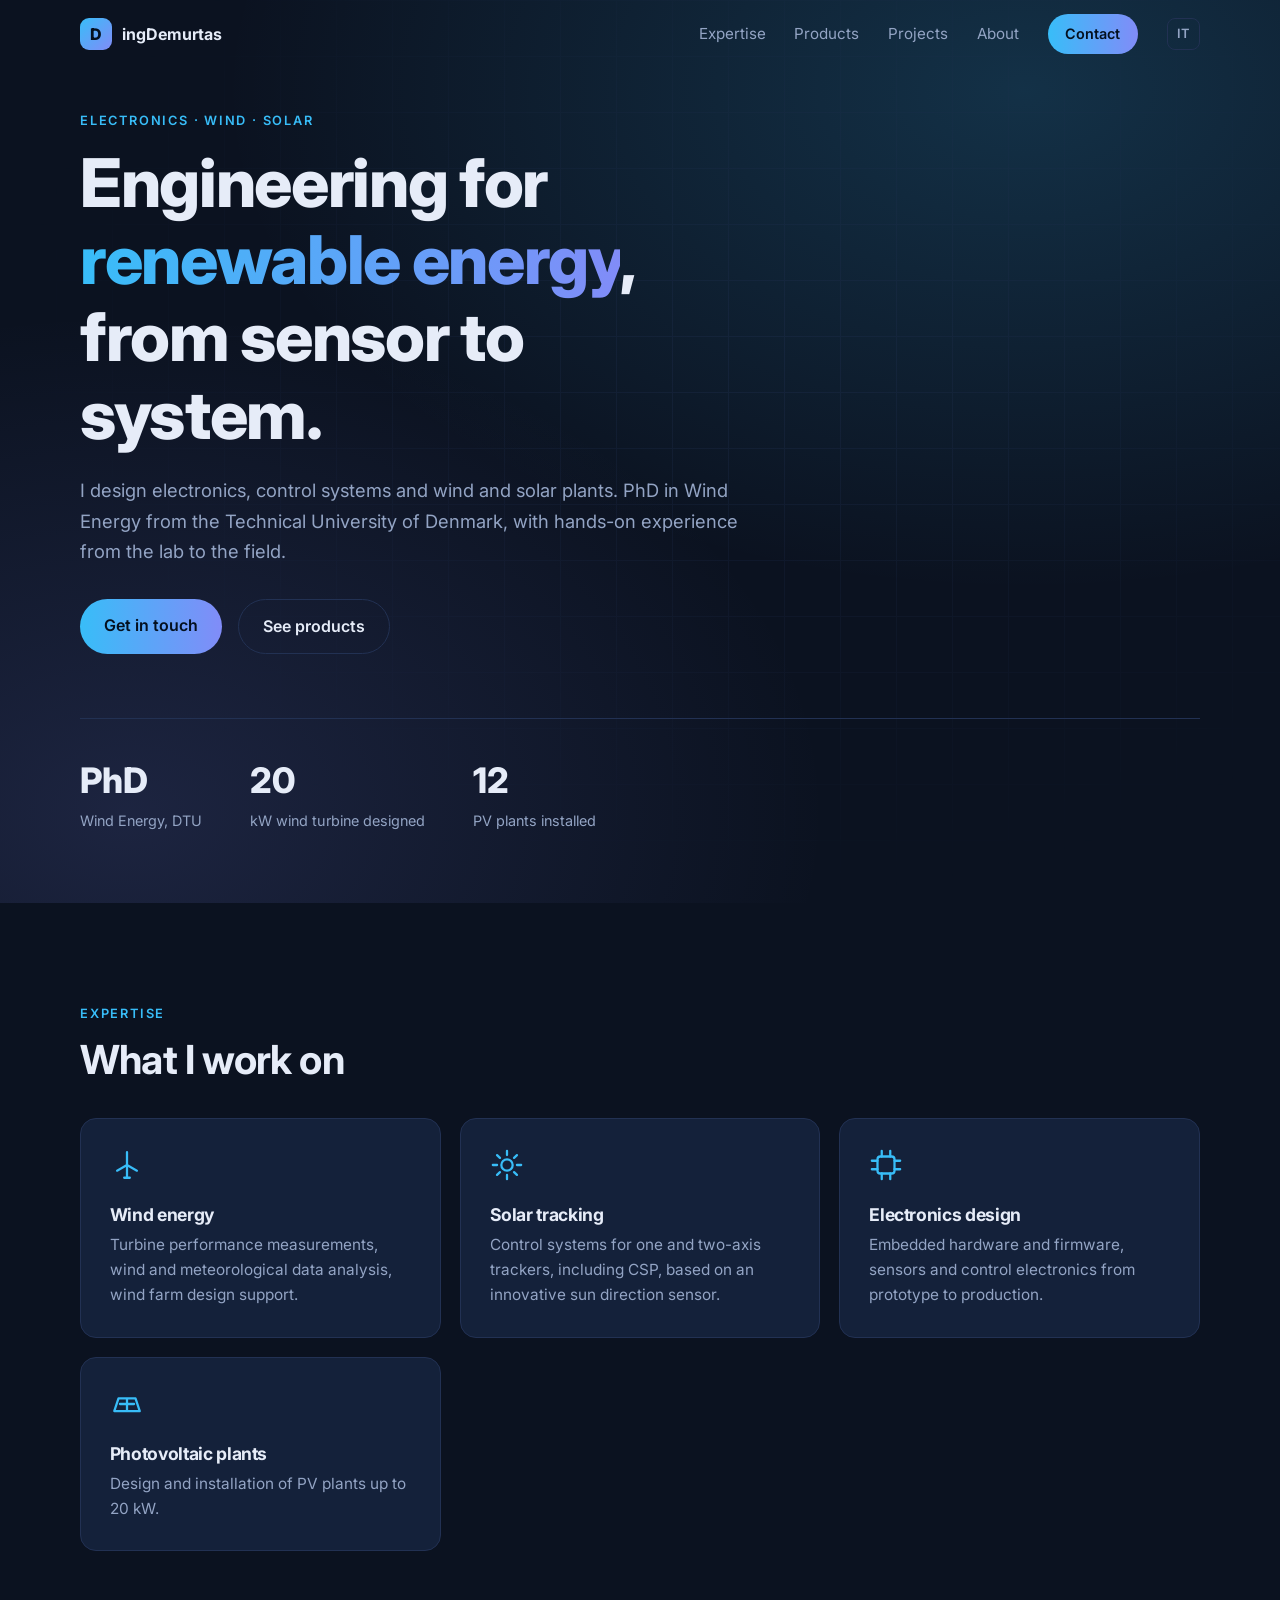
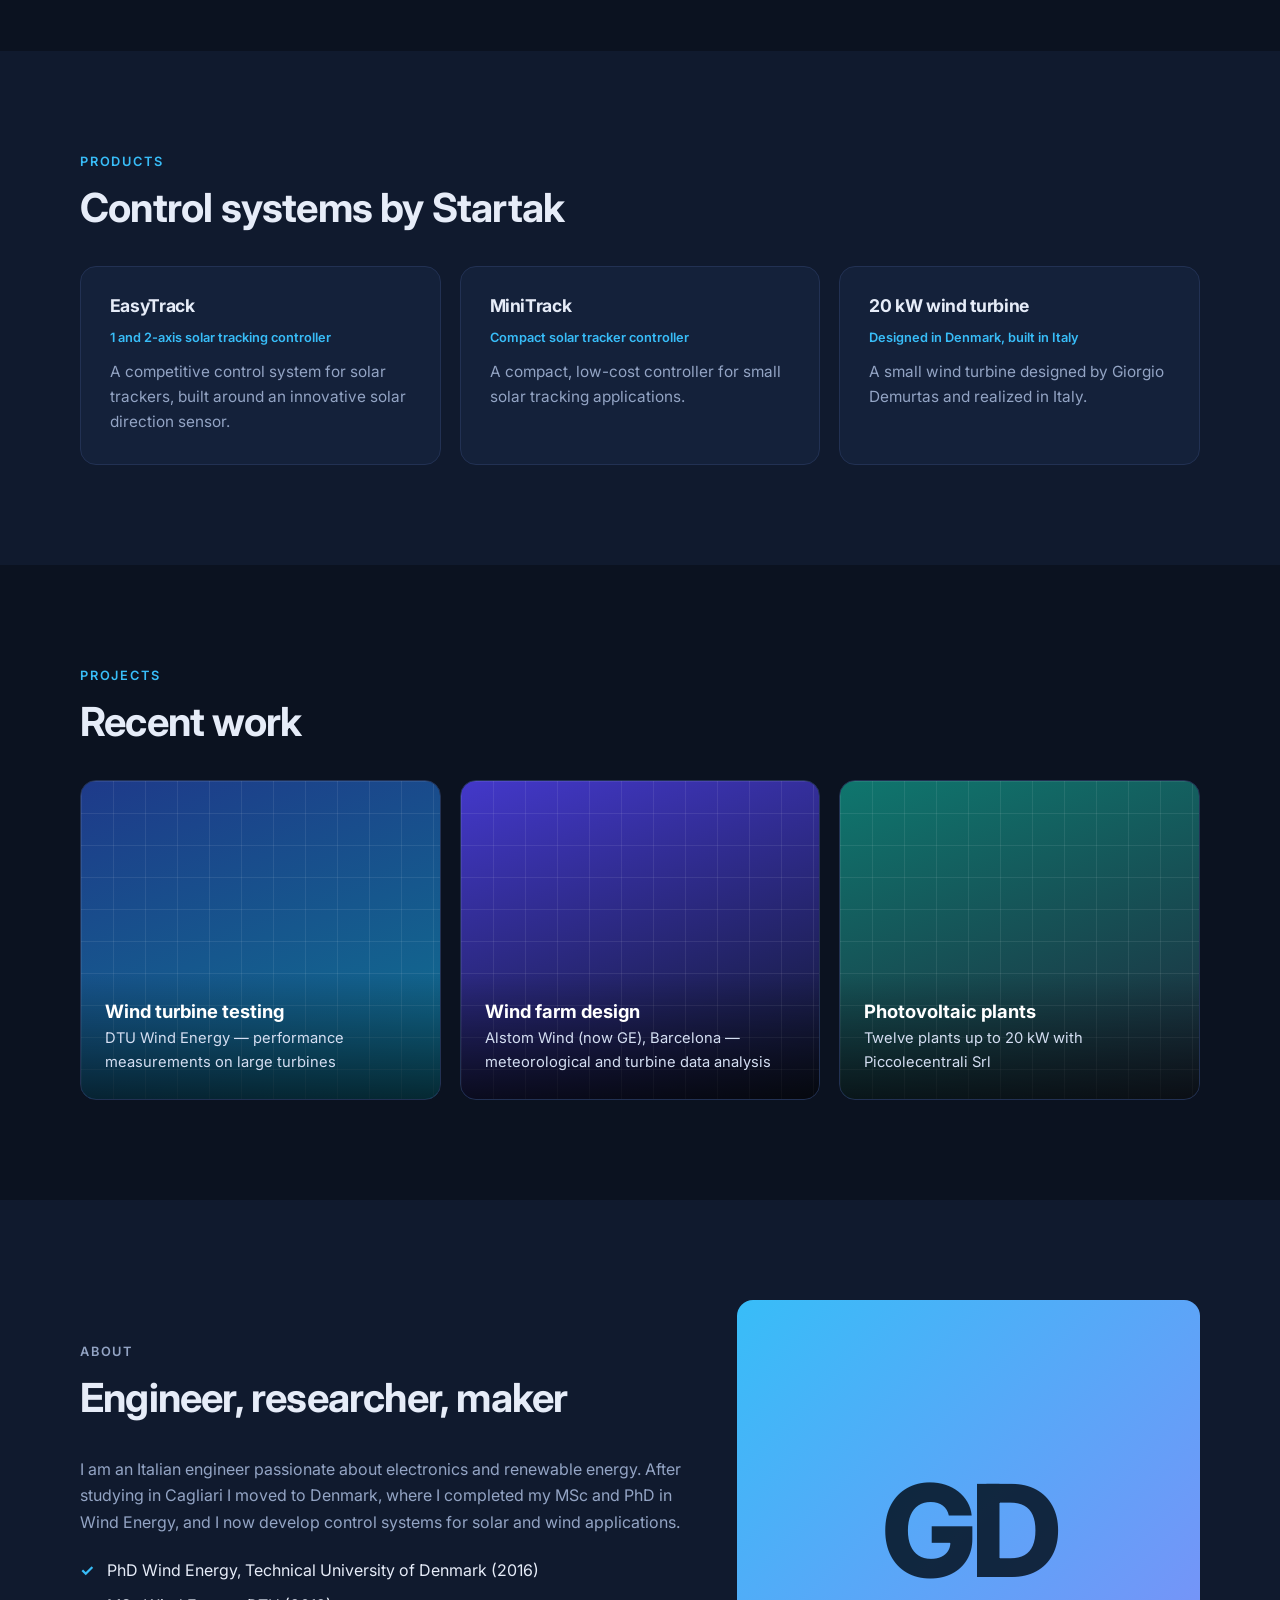
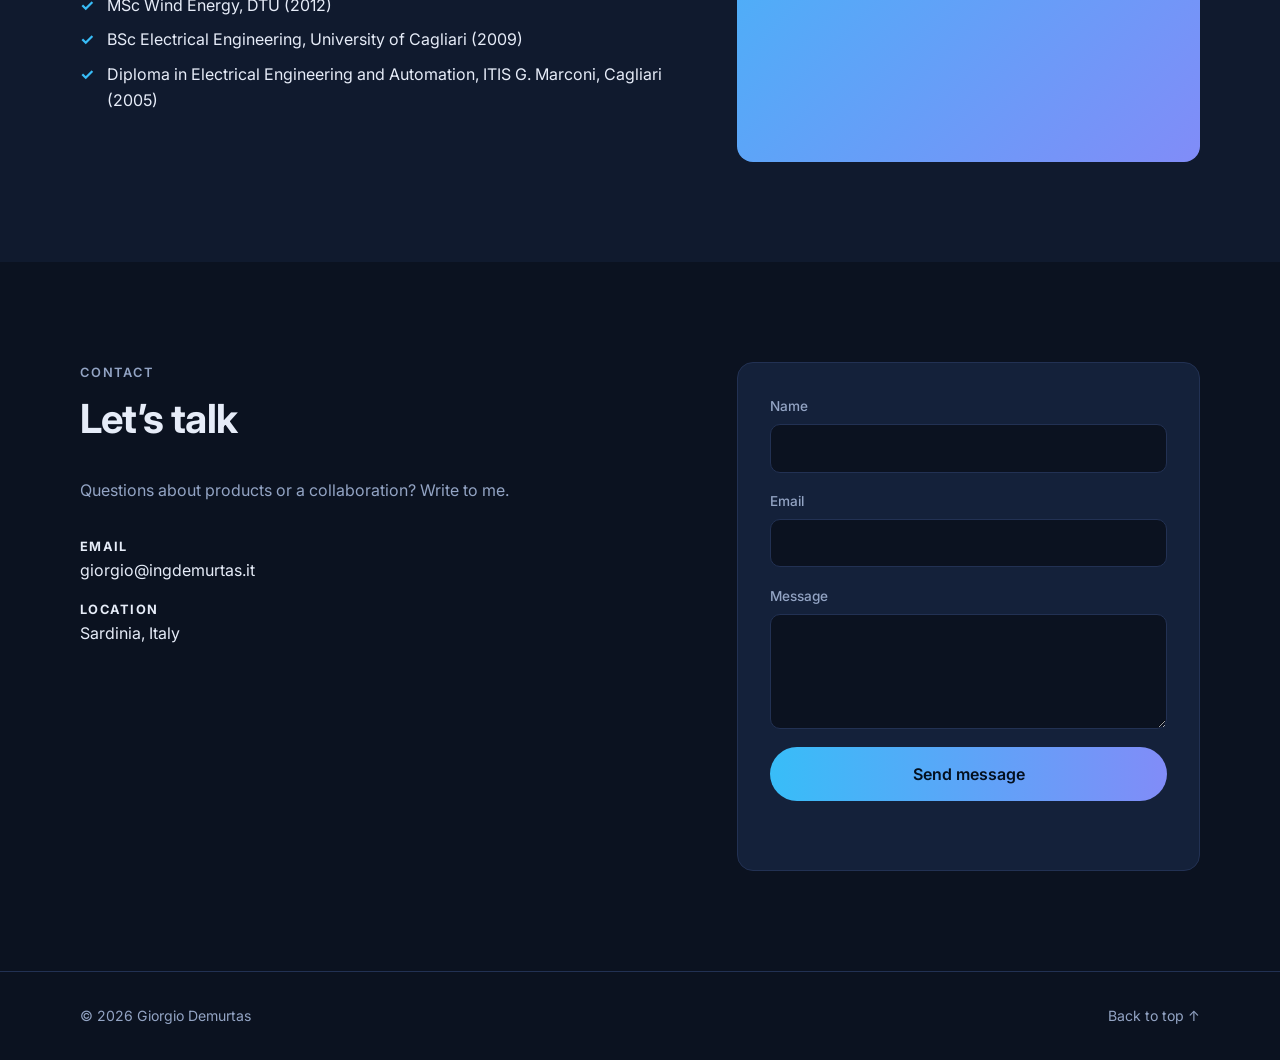
==== commit 1ae1cce4: "Sito bilingue per Giorgio Demurtas (eolico, elettronica, inseguitori solari) Co-Authored-By: Claude " ====
--- a/index.html
+++ b/index.html
@@ -1,163 +1,60 @@
 <!DOCTYPE html>
-<html lang="it">
+<html lang="en">
 <head>
 <meta charset="UTF-8" />
 <meta name="viewport" content="width=device-width, initial-scale=1.0" />
-<title>Ing. Demurtas | Ingegneria e Consulenza Tecnica</title>
-<meta name="description" content="Ing. Demurtas: studio di ingegneria per progettazione, direzione lavori, sicurezza, pratiche edilizie e consulenza tecnica. Richiedi un preventivo." />
+<title>Giorgio Demurtas | Engineer — Wind Energy, Solar Tracking & Electronics</title>
+<meta name="description" content="Giorgio Demurtas, PhD in Wind Energy (DTU). Electronics design, solar tracker controllers (EasyTrack, MiniTrack), wind turbines and photovoltaic plants." />
 <meta name="theme-color" content="#0b1220" />
+<link rel="alternate" hreflang="en" href="index.html" /><link rel="alternate" hreflang="it" href="it.html" />
 <link rel="icon" href="data:image/svg+xml,%3Csvg xmlns='http://www.w3.org/2000/svg' viewBox='0 0 32 32'%3E%3Crect width='32' height='32' rx='8' fill='%230b1220'/%3E%3Cpath d='M9 9h8a7 7 0 010 14H9z' fill='none' stroke='%2338bdf8' stroke-width='3'/%3E%3C/svg%3E" />
 <link rel="preconnect" href="https://fonts.googleapis.com" />
 <link rel="preconnect" href="https://fonts.gstatic.com" crossorigin />
 <link href="https://fonts.googleapis.com/css2?family=Inter:wght@400;500;600;700;800&display=swap" rel="stylesheet" />
 <link rel="stylesheet" href="css/style.css" />
 </head>
-<body>
-
+<body data-ok="Your email app will open to confirm sending." data-err="Please fill in all fields correctly." data-subj="Website enquiry" data-open="Open menu" data-close="Close menu">
 <header class="header" id="header">
   <div class="wrap bar">
-    <a href="#top" class="logo"><span class="logo-mark">D</span> Ing. Demurtas</a>
-    <nav class="nav" id="nav" aria-label="Principale">
-      <a href="#servizi">Servizi</a>
-      <a href="#metodo">Metodo</a>
-      <a href="#progetti">Progetti</a>
-      <a href="#chi-sono">Chi sono</a>
-      <a href="#contatti" class="btn btn-sm">Contattami</a>
+    <a href="#top" class="logo"><span class="logo-mark">D</span> ingDemurtas</a>
+    <nav class="nav" id="nav" aria-label="Main">
+      <a href="#expertise">Expertise</a><a href="#products">Products</a><a href="#projects">Projects</a><a href="#about">About</a>
+      <a href="#contact" class="btn btn-sm">Contact</a>
+      <a href="it.html" class="lang" hreflang="it">IT</a>
     </nav>
-    <button class="burger" id="burger" aria-label="Apri il menu" aria-expanded="false" aria-controls="nav"><span></span><span></span></button>
+    <button class="burger" id="burger" aria-label="Open menu" aria-expanded="false" aria-controls="nav"><span></span><span></span></button>
   </div>
 </header>
-
 <main id="top">
   <section class="hero">
     <div class="grid-bg" aria-hidden="true"></div>
     <div class="wrap hero-in">
-      <p class="eyebrow reveal">Studio di ingegneria</p>
-      <h1 class="reveal">Soluzioni tecniche <span class="grad">precise</span>, dal progetto al cantiere.</h1>
-      <p class="lead reveal">Progettazione, direzione lavori, sicurezza e pratiche: un unico referente che trasforma le idee in opere solide, a norma e nei tempi concordati.</p>
-      <div class="cta reveal">
-        <a href="#contatti" class="btn">Richiedi un preventivo</a>
-        <a href="#progetti" class="btn btn-ghost">Vedi i progetti</a>
-      </div>
-      <dl class="stats reveal">
-        <div><dt data-count="15" data-suffix="+">0</dt><dd>anni di esperienza</dd></div>
-        <div><dt data-count="200" data-suffix="+">0</dt><dd>progetti seguiti</dd></div>
-        <div><dt data-count="100" data-suffix="%">0</dt><dd>pratiche a norma</dd></div>
-      </dl>
+      <p class="eyebrow reveal">Electronics · Wind · Solar</p>
+      <h1 class="reveal">Engineering for <span class="grad">renewable energy</span>, from sensor to system.</h1>
+      <p class="lead reveal">I design electronics, control systems and wind and solar plants. PhD in Wind Energy from the Technical University of Denmark, with hands-on experience from the lab to the field.</p>
+      <div class="cta reveal"><a href="#contact" class="btn">Get in touch</a><a href="#products" class="btn btn-ghost">See products</a></div>
+      <dl class="stats reveal"><div><dt>PhD</dt><dd>Wind Energy, DTU</dd></div><div><dt data-count="20">20</dt><dd>kW wind turbine designed</dd></div><div><dt data-count="12">12</dt><dd>PV plants installed</dd></div></dl>
     </div>
   </section>
-
-  <section class="section" id="servizi">
-    <div class="wrap">
-      <p class="eyebrow">Servizi</p>
-      <h2>Tutto ciò che serve a un progetto, in un solo studio</h2>
-      <div class="cards">
-        <article class="card reveal">
-          <svg viewBox="0 0 24 24"><path d="M3 21h18M5 21V8l7-5 7 5v13M9 21v-6h6v6"/></svg>
-          <h3>Progettazione strutturale</h3>
-          <p>Calcolo e progetto di strutture in c.a., acciaio e legno, nuove costruzioni e ristrutturazioni.</p>
-        </article>
-        <article class="card reveal">
-          <svg viewBox="0 0 24 24"><path d="M4 20l5-5 4 4 7-9M4 4v16h16"/></svg>
-          <h3>Direzione lavori</h3>
-          <p>Controllo di qualità, tempi e costi in cantiere, con report chiari e tracciabili.</p>
-        </article>
-        <article class="card reveal">
-          <svg viewBox="0 0 24 24"><path d="M12 3l8 3v6c0 5-3.5 8-8 9-4.5-1-8-4-8-9V6z"/><path d="M9 12l2 2 4-4"/></svg>
-          <h3>Sicurezza nei cantieri</h3>
-          <p>Coordinamento della sicurezza in fase di progetto ed esecuzione (D.Lgs. 81/08), piani POS e PSC.</p>
-        </article>
-        <article class="card reveal">
-          <svg viewBox="0 0 24 24"><path d="M6 3h9l4 4v14H6zM14 3v5h5M9 13h7M9 17h7"/></svg>
-          <h3>Pratiche e certificazioni</h3>
-          <p>Titoli edilizi, SCIA, collaudi, certificazioni energetiche e rapporti con gli enti.</p>
-        </article>
-        <article class="card reveal">
-          <svg viewBox="0 0 24 24"><circle cx="11" cy="11" r="7"/><path d="M21 21l-5-5"/></svg>
-          <h3>Perizie e consulenze</h3>
-          <p>Verifiche statiche, valutazioni tecniche e perizie giurate per privati, imprese e tribunali.</p>
-        </article>
-        <article class="card reveal">
-          <svg viewBox="0 0 24 24"><path d="M13 2L4 14h7l-1 8 9-12h-7z"/></svg>
-          <h3>Efficienza energetica</h3>
-          <p>Diagnosi, riqualificazione e pratiche per bonus e incentivi, per ridurre consumi e costi.</p>
-        </article>
-      </div>
-    </div>
-  </section>
-
-  <section class="section alt" id="metodo">
-    <div class="wrap">
-      <p class="eyebrow">Metodo</p>
-      <h2>Un percorso semplice e trasparente</h2>
-      <ol class="steps">
-        <li class="reveal"><span>01</span><h3>Ascolto</h3><p>Sopralluogo e analisi delle esigenze, senza impegno.</p></li>
-        <li class="reveal"><span>02</span><h3>Proposta</h3><p>Preventivo chiaro con tempi e costi definiti in anticipo.</p></li>
-        <li class="reveal"><span>03</span><h3>Progetto</h3><p>Sviluppo tecnico, verifiche e gestione delle autorizzazioni.</p></li>
-        <li class="reveal"><span>04</span><h3>Realizzazione</h3><p>Assistenza in cantiere fino al collaudo e alla consegna.</p></li>
-      </ol>
-    </div>
-  </section>
-
-  <section class="section" id="progetti">
-    <div class="wrap">
-      <p class="eyebrow">Progetti</p>
-      <h2>Alcuni ambiti di intervento</h2>
-      <div class="projects">
-        <figure class="proj p1 reveal"><figcaption><b>Residenziale</b>Nuove costruzioni e ristrutturazioni</figcaption></figure>
-        <figure class="proj p2 reveal"><figcaption><b>Industriale</b>Capannoni e adeguamenti</figcaption></figure>
-        <figure class="proj p3 reveal"><figcaption><b>Recupero</b>Consolidamento e miglioramento sismico</figcaption></figure>
-      </div>
-      <p class="note">Sostituisci i riquadri con foto e descrizioni dei lavori reali.</p>
-    </div>
-  </section>
-
-  <section class="section alt" id="chi-sono">
-    <div class="wrap about">
-      <div class="reveal">
-        <p class="eyebrow">Chi sono</p>
-        <h2>Competenza tecnica, rapporto diretto</h2>
-        <p>Sono l'Ing. Demurtas e mi occupo di ingegneria civile e consulenza tecnica per privati, imprese e pubbliche amministrazioni. Ogni incarico è seguito personalmente, dalla prima consulenza alla chiusura della pratica.</p>
-        <ul class="ticks">
-          <li>Iscritto all'Ordine degli Ingegneri</li>
-          <li>Aggiornamento professionale continuo</li>
-          <li>Comunicazione chiara, nessuna sorpresa sui costi</li>
-        </ul>
-      </div>
-      <div class="portrait reveal" aria-hidden="true"><span>D</span></div>
-    </div>
-  </section>
-
-  <section class="section" id="contatti">
-    <div class="wrap contact">
-      <div class="reveal">
-        <p class="eyebrow">Contatti</p>
-        <h2>Parliamo del tuo progetto</h2>
-        <p>Raccontami cosa ti serve: ti rispondo entro un giorno lavorativo.</p>
-        <ul class="info">
-          <li><b>Email</b><a href="mailto:info@ingdemurtas.it">info@ingdemurtas.it</a></li>
-          <li><b>Telefono</b><a href="tel:+390000000000">+39 000 000 0000</a></li>
-          <li><b>Studio</b>Via Esempio 1, Città (da aggiornare)</li>
-        </ul>
-      </div>
-      <form class="form reveal" id="form" novalidate>
-        <label>Nome<input name="nome" required autocomplete="name" /></label>
-        <label>Email<input name="email" type="email" required autocomplete="email" /></label>
-        <label>Messaggio<textarea name="msg" rows="4" required></textarea></label>
-        <button class="btn" type="submit">Invia richiesta</button>
-        <p class="status" id="status" role="status"></p>
-      </form>
-    </div>
-  </section>
+  <section class="section" id="expertise"><div class="wrap"><p class="eyebrow">Expertise</p><h2>What I work on</h2><div class="cards"><article class="card reveal"><svg viewBox="0 0 24 24"><path d="M12 12V3M12 12l7 4M12 12l-7 4M10 21h4M12 12v9"/></svg><h3>Wind energy</h3><p>Turbine performance measurements, wind and meteorological data analysis, wind farm design support.</p></article><article class="card reveal"><svg viewBox="0 0 24 24"><circle cx="12" cy="12" r="4"/><path d="M12 2v3M12 19v3M2 12h3M19 12h3M5 5l2 2M17 17l2 2M19 5l-2 2M7 17l-2 2"/></svg><h3>Solar tracking</h3><p>Control systems for one and two-axis trackers, including CSP, based on an innovative sun direction sensor.</p></article><article class="card reveal"><svg viewBox="0 0 24 24"><rect x="6" y="6" width="12" height="12" rx="2"/><path d="M9 2v4M15 2v4M9 18v4M15 18v4M2 9h4M2 15h4M18 9h4M18 15h4"/></svg><h3>Electronics design</h3><p>Embedded hardware and firmware, sensors and control electronics from prototype to production.</p></article><article class="card reveal"><svg viewBox="0 0 24 24"><path d="M3 17l3-9h12l3 9zM12 8v9M7 12h10"/></svg><h3>Photovoltaic plants</h3><p>Design and installation of PV plants up to 20 kW.</p></article></div></div></section>
+  <section class="section alt" id="products"><div class="wrap"><p class="eyebrow">Products</p><h2>Control systems by Startak</h2><div class="cards"><article class="card prod reveal"><h3>EasyTrack</h3><span class="tag">1 and 2-axis solar tracking controller</span><p>A competitive control system for solar trackers, built around an innovative solar direction sensor.</p></article><article class="card prod reveal"><h3>MiniTrack</h3><span class="tag">Compact solar tracker controller</span><p>A compact, low-cost controller for small solar tracking applications.</p></article><article class="card prod reveal"><h3>20 kW wind turbine</h3><span class="tag">Designed in Denmark, built in Italy</span><p>A small wind turbine designed by Giorgio Demurtas and realized in Italy.</p></article></div></div></section>
+  <section class="section" id="projects"><div class="wrap"><p class="eyebrow">Projects</p><h2>Recent work</h2><div class="projects"><figure class="proj p1 reveal"><figcaption><b>Wind turbine testing</b>DTU Wind Energy — performance measurements on large turbines</figcaption></figure><figure class="proj p2 reveal"><figcaption><b>Wind farm design</b>Alstom Wind (now GE), Barcelona — meteorological and turbine data analysis</figcaption></figure><figure class="proj p3 reveal"><figcaption><b>Photovoltaic plants</b>Twelve plants up to 20 kW with Piccolecentrali Srl</figcaption></figure></div></div></section>
+  <section class="section alt" id="about"><div class="wrap about">
+    <div class="reveal"><p class="eyebrow">About</p><h2>Engineer, researcher, maker</h2><p>I am an Italian engineer passionate about electronics and renewable energy. After studying in Cagliari I moved to Denmark, where I completed my MSc and PhD in Wind Energy, and I now develop control systems for solar and wind applications.</p><ul class="ticks"><li>PhD Wind Energy, Technical University of Denmark (2016)</li><li>MSc Wind Energy, DTU (2012)</li><li>BSc Electrical Engineering, University of Cagliari (2009)</li><li>Diploma in Electrical Engineering and Automation, ITIS G. Marconi, Cagliari (2005)</li></ul></div>
+    <div class="portrait reveal" aria-hidden="true"><span>GD</span></div>
+  </div></section>
+  <section class="section" id="contact"><div class="wrap contact">
+    <div class="reveal"><p class="eyebrow">Contact</p><h2>Let’s talk</h2><p>Questions about products or a collaboration? Write to me.</p>
+      <ul class="info"><li><b>Email</b><a href="mailto:giorgio@ingdemurtas.it">giorgio@ingdemurtas.it</a></li><li><b>Location</b>Sardinia, Italy</li></ul></div>
+    <form class="form reveal" id="form" novalidate>
+      <label>Name<input name="nome" required autocomplete="name" /></label>
+      <label>Email<input name="email" type="email" required autocomplete="email" /></label>
+      <label>Message<textarea name="msg" rows="4" required></textarea></label>
+      <button class="btn" type="submit">Send message</button><p class="status" id="status" role="status"></p>
+    </form>
+  </div></section>
 </main>
-
-<footer class="footer">
-  <div class="wrap foot">
-    <span>© <span id="year"></span> Ing. Demurtas · P.IVA 00000000000</span>
-    <a href="#top">Torna su ↑</a>
-  </div>
-</footer>
-
+<footer class="footer"><div class="wrap foot"><span>© <span id="year"></span> Giorgio Demurtas</span><a href="#top">Back to top ↑</a></div></footer>
 <script src="js/main.js"></script>
 </body>
 </html>
--- a/css/style.css
+++ b/css/style.css
@@ -87,3 +87,7 @@
  .stats{gap:1.8rem}
 }
 @media(prefers-reduced-motion:reduce){html{scroll-behavior:auto}.reveal{opacity:1;transform:none;transition:none}}
+
+.lang{border:1px solid var(--line);border-radius:8px;padding:.25rem .6rem;font-size:.8rem;font-weight:600}.nav a.lang:hover{border-color:var(--acc)}
+.tag{display:inline-block;color:var(--acc);font-size:.8rem;font-weight:600;margin-bottom:.7rem}
+.portrait span{letter-spacing:-.04em}
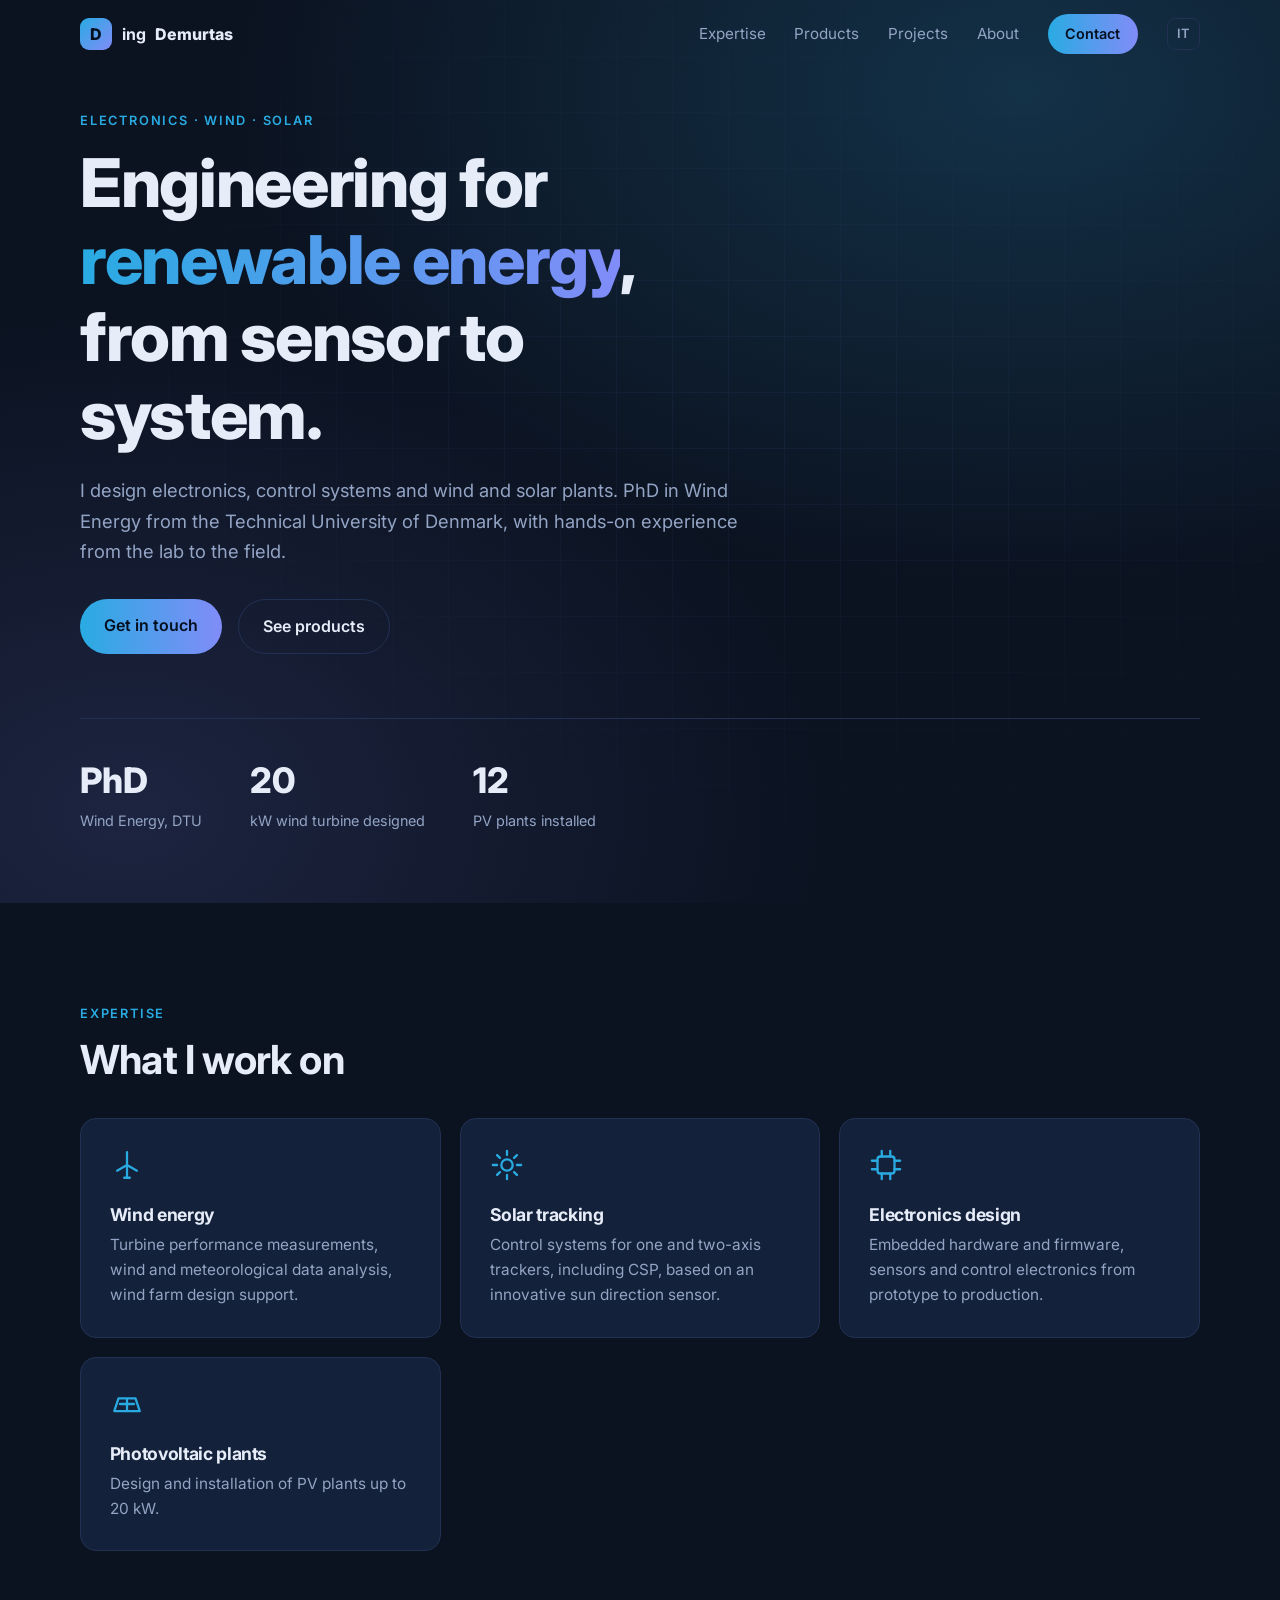
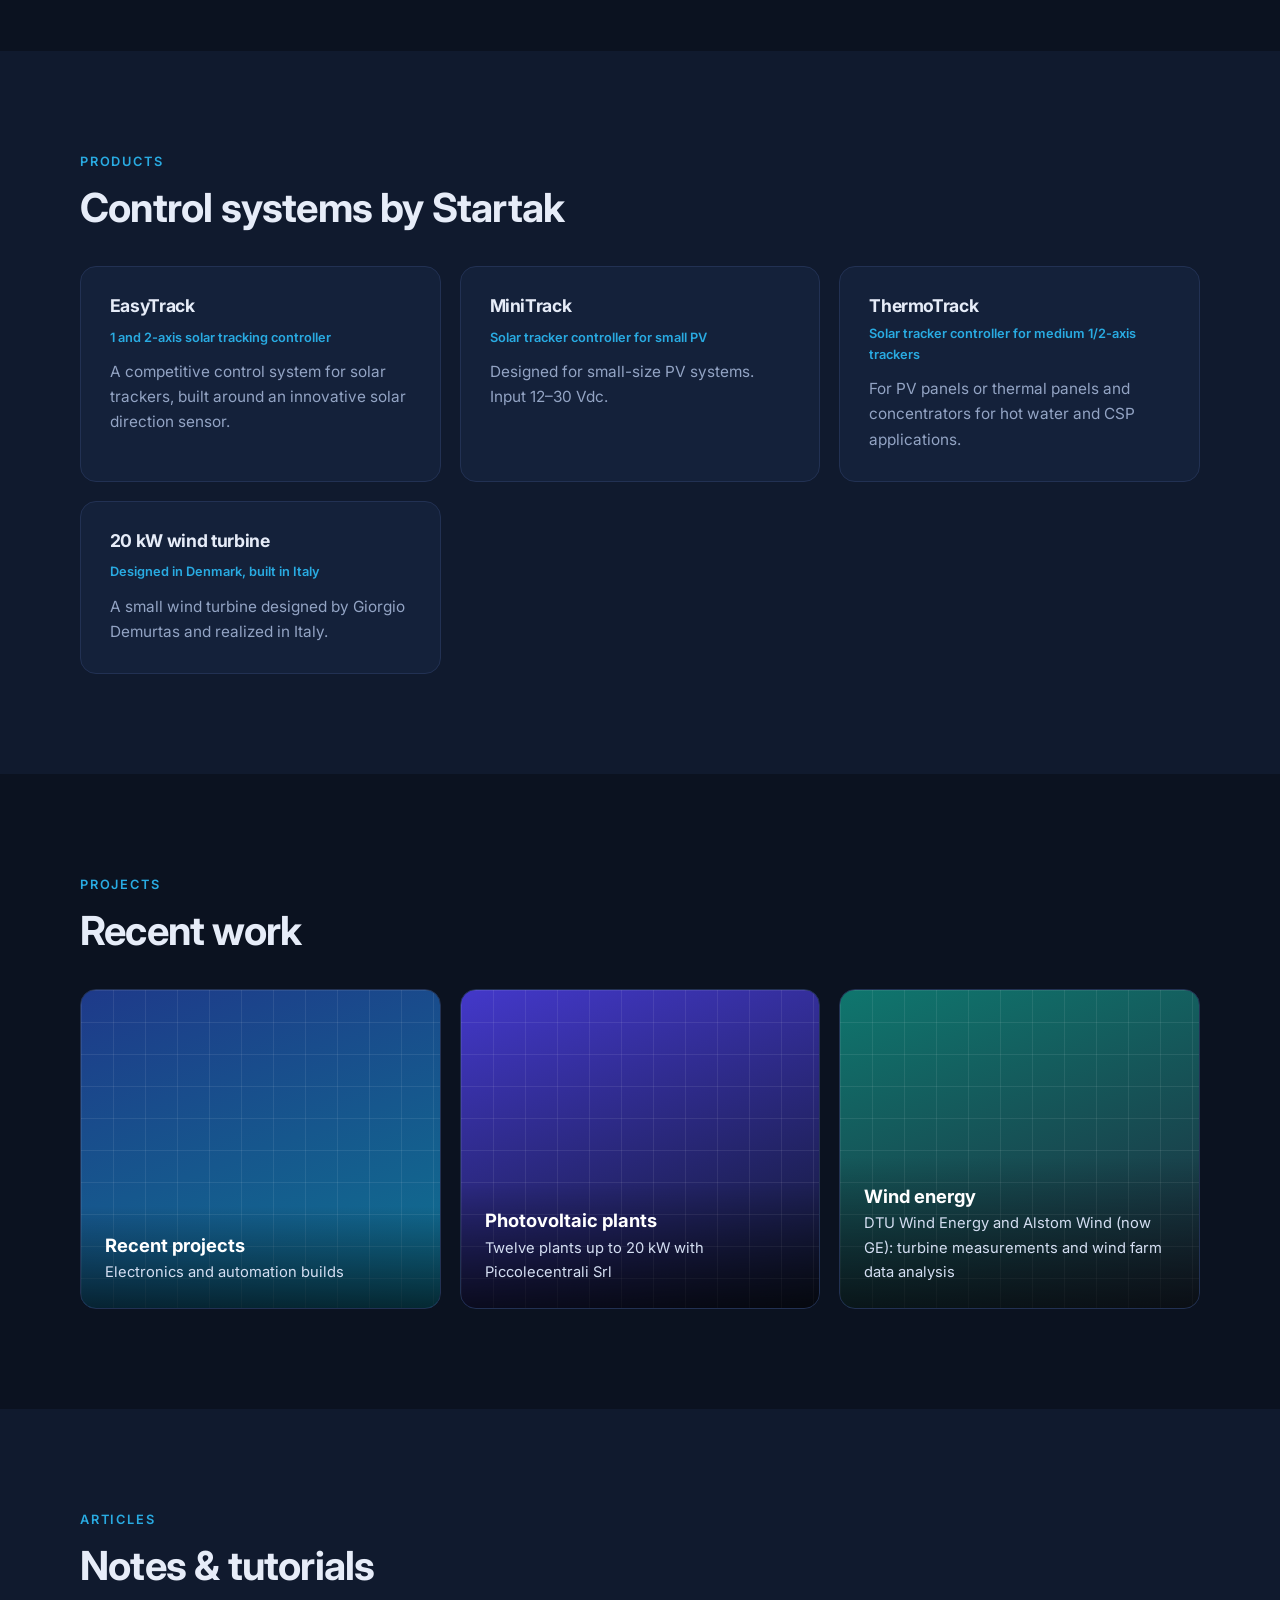
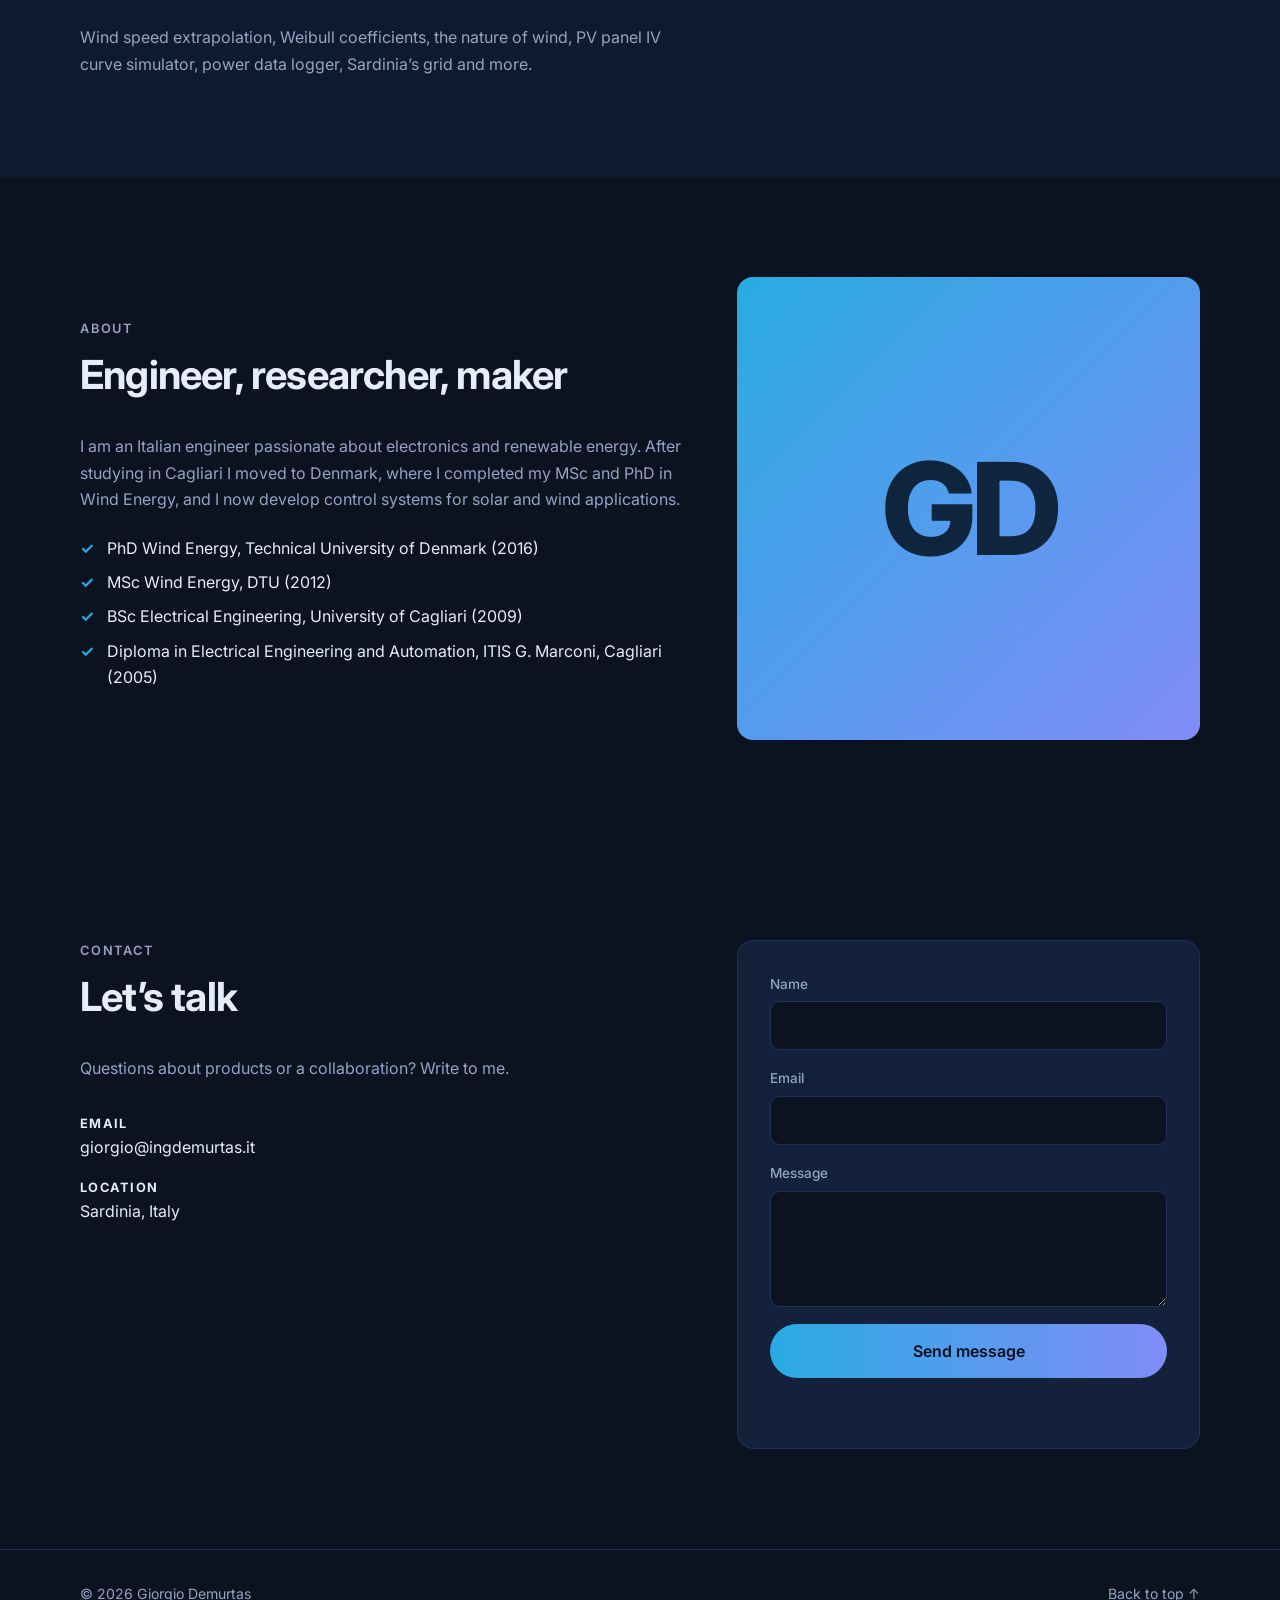
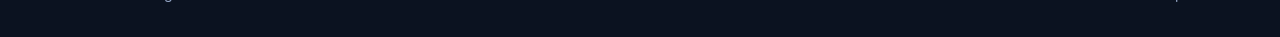
==== commit 0a6de25f: "Allinea contenuti al sito reale: ThermoTrack, progetti, articoli, colore brand Co-Authored-By: Claud" ====
--- a/index.html
+++ b/index.html
@@ -16,7 +16,7 @@
 <body data-ok="Your email app will open to confirm sending." data-err="Please fill in all fields correctly." data-subj="Website enquiry" data-open="Open menu" data-close="Close menu">
 <header class="header" id="header">
   <div class="wrap bar">
-    <a href="#top" class="logo"><span class="logo-mark">D</span> ingDemurtas</a>
+    <a href="#top" class="logo"><span class="logo-mark">D</span> ing<b>Demurtas</b></a>
     <nav class="nav" id="nav" aria-label="Main">
       <a href="#expertise">Expertise</a><a href="#products">Products</a><a href="#projects">Projects</a><a href="#about">About</a>
       <a href="#contact" class="btn btn-sm">Contact</a>
@@ -37,8 +37,9 @@
     </div>
   </section>
   <section class="section" id="expertise"><div class="wrap"><p class="eyebrow">Expertise</p><h2>What I work on</h2><div class="cards"><article class="card reveal"><svg viewBox="0 0 24 24"><path d="M12 12V3M12 12l7 4M12 12l-7 4M10 21h4M12 12v9"/></svg><h3>Wind energy</h3><p>Turbine performance measurements, wind and meteorological data analysis, wind farm design support.</p></article><article class="card reveal"><svg viewBox="0 0 24 24"><circle cx="12" cy="12" r="4"/><path d="M12 2v3M12 19v3M2 12h3M19 12h3M5 5l2 2M17 17l2 2M19 5l-2 2M7 17l-2 2"/></svg><h3>Solar tracking</h3><p>Control systems for one and two-axis trackers, including CSP, based on an innovative sun direction sensor.</p></article><article class="card reveal"><svg viewBox="0 0 24 24"><rect x="6" y="6" width="12" height="12" rx="2"/><path d="M9 2v4M15 2v4M9 18v4M15 18v4M2 9h4M2 15h4M18 9h4M18 15h4"/></svg><h3>Electronics design</h3><p>Embedded hardware and firmware, sensors and control electronics from prototype to production.</p></article><article class="card reveal"><svg viewBox="0 0 24 24"><path d="M3 17l3-9h12l3 9zM12 8v9M7 12h10"/></svg><h3>Photovoltaic plants</h3><p>Design and installation of PV plants up to 20 kW.</p></article></div></div></section>
-  <section class="section alt" id="products"><div class="wrap"><p class="eyebrow">Products</p><h2>Control systems by Startak</h2><div class="cards"><article class="card prod reveal"><h3>EasyTrack</h3><span class="tag">1 and 2-axis solar tracking controller</span><p>A competitive control system for solar trackers, built around an innovative solar direction sensor.</p></article><article class="card prod reveal"><h3>MiniTrack</h3><span class="tag">Compact solar tracker controller</span><p>A compact, low-cost controller for small solar tracking applications.</p></article><article class="card prod reveal"><h3>20 kW wind turbine</h3><span class="tag">Designed in Denmark, built in Italy</span><p>A small wind turbine designed by Giorgio Demurtas and realized in Italy.</p></article></div></div></section>
-  <section class="section" id="projects"><div class="wrap"><p class="eyebrow">Projects</p><h2>Recent work</h2><div class="projects"><figure class="proj p1 reveal"><figcaption><b>Wind turbine testing</b>DTU Wind Energy — performance measurements on large turbines</figcaption></figure><figure class="proj p2 reveal"><figcaption><b>Wind farm design</b>Alstom Wind (now GE), Barcelona — meteorological and turbine data analysis</figcaption></figure><figure class="proj p3 reveal"><figcaption><b>Photovoltaic plants</b>Twelve plants up to 20 kW with Piccolecentrali Srl</figcaption></figure></div></div></section>
+  <section class="section alt" id="products"><div class="wrap"><p class="eyebrow">Products</p><h2>Control systems by Startak</h2><div class="cards"><article class="card prod reveal"><h3>EasyTrack</h3><span class="tag">1 and 2-axis solar tracking controller</span><p>A competitive control system for solar trackers, built around an innovative solar direction sensor.</p></article><article class="card prod reveal"><h3>MiniTrack</h3><span class="tag">Solar tracker controller for small PV</span><p>Designed for small-size PV systems. Input 12–30 Vdc.</p></article><article class="card prod reveal"><h3>ThermoTrack</h3><span class="tag">Solar tracker controller for medium 1/2-axis trackers</span><p>For PV panels or thermal panels and concentrators for hot water and CSP applications.</p></article><article class="card prod reveal"><h3>20 kW wind turbine</h3><span class="tag">Designed in Denmark, built in Italy</span><p>A small wind turbine designed by Giorgio Demurtas and realized in Italy.</p></article></div></div></section>
+  <section class="section" id="projects"><div class="wrap"><p class="eyebrow">Projects</p><h2>Recent work</h2><div class="projects"><figure class="proj p1 reveal"><figcaption><b>Recent projects</b>Electronics and automation builds</figcaption></figure><figure class="proj p2 reveal"><figcaption><b>Photovoltaic plants</b>Twelve plants up to 20 kW with Piccolecentrali Srl</figcaption></figure><figure class="proj p3 reveal"><figcaption><b>Wind energy</b>DTU Wind Energy and Alstom Wind (now GE): turbine measurements and wind farm data analysis</figcaption></figure></div></div></section>
+  <section class="section" id="articles"><div class="wrap"><p class="eyebrow">Articles</p><h2>Notes & tutorials</h2><p class="artp">Wind speed extrapolation, Weibull coefficients, the nature of wind, PV panel IV curve simulator, power data logger, Sardinia’s grid and more.</p></div></section>
   <section class="section alt" id="about"><div class="wrap about">
     <div class="reveal"><p class="eyebrow">About</p><h2>Engineer, researcher, maker</h2><p>I am an Italian engineer passionate about electronics and renewable energy. After studying in Cagliari I moved to Denmark, where I completed my MSc and PhD in Wind Energy, and I now develop control systems for solar and wind applications.</p><ul class="ticks"><li>PhD Wind Energy, Technical University of Denmark (2016)</li><li>MSc Wind Energy, DTU (2012)</li><li>BSc Electrical Engineering, University of Cagliari (2009)</li><li>Diploma in Electrical Engineering and Automation, ITIS G. Marconi, Cagliari (2005)</li></ul></div>
     <div class="portrait reveal" aria-hidden="true"><span>GD</span></div>
--- a/css/style.css
+++ b/css/style.css
@@ -1,4 +1,4 @@
-:root{--bg:#0b1220;--bg2:#101a2e;--card:#14213a;--line:#223153;--tx:#e6ecf8;--mut:#93a4c4;--acc:#38bdf8;--acc2:#818cf8;--r:16px}
+:root{--bg:#0b1220;--bg2:#101a2e;--card:#14213a;--line:#223153;--tx:#e6ecf8;--mut:#93a4c4;--acc:#29abe2;--acc2:#818cf8;--r:16px}
 *{box-sizing:border-box;margin:0;padding:0}
 html{scroll-behavior:smooth;scroll-padding-top:72px}
 body{font-family:Inter,system-ui,sans-serif;background:var(--bg);color:var(--tx);line-height:1.65;-webkit-font-smoothing:antialiased}
@@ -91,3 +91,5 @@
 .lang{border:1px solid var(--line);border-radius:8px;padding:.25rem .6rem;font-size:.8rem;font-weight:600}.nav a.lang:hover{border-color:var(--acc)}
 .tag{display:inline-block;color:var(--acc);font-size:.8rem;font-weight:600;margin-bottom:.7rem}
 .portrait span{letter-spacing:-.04em}
+.logo b{font-weight:800}.artp{color:var(--mut);max-width:60ch}
+#about{background:var(--bg)}#articles{background:var(--bg2)}#projects{background:var(--bg)}
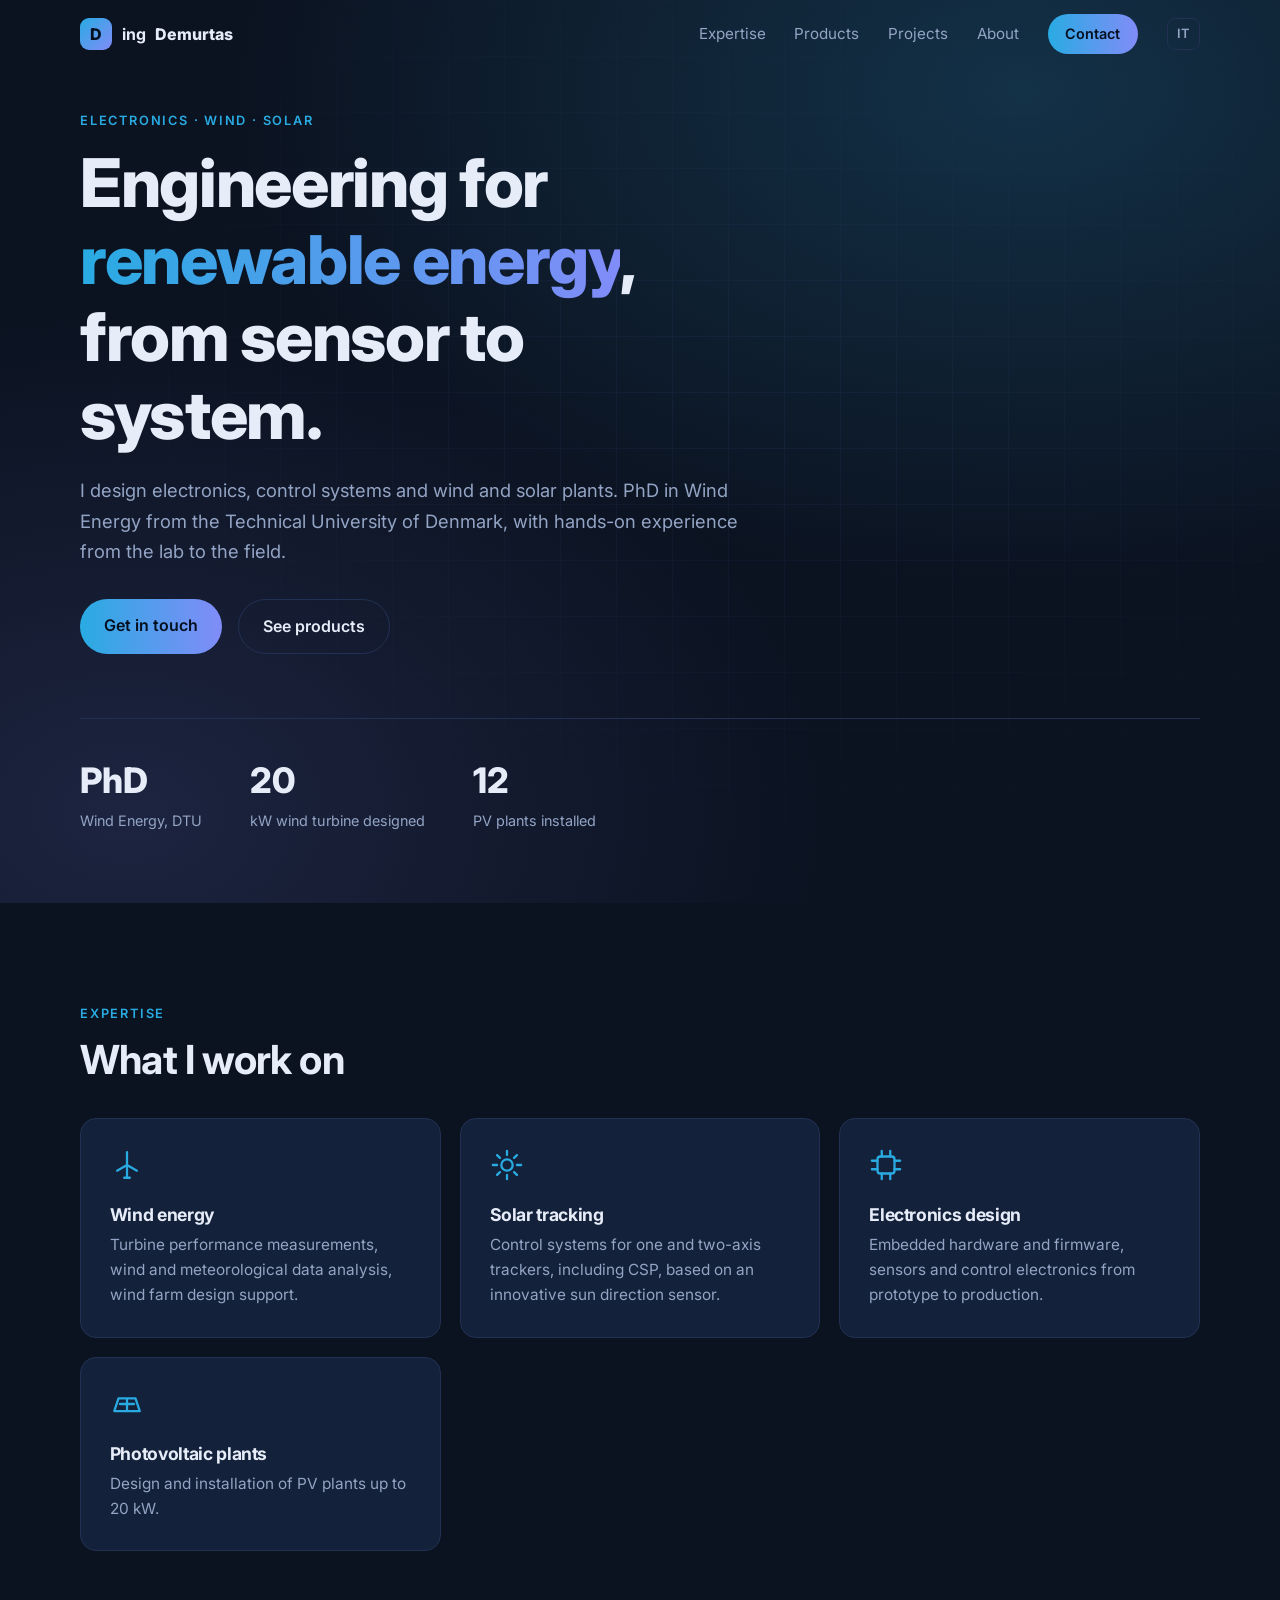
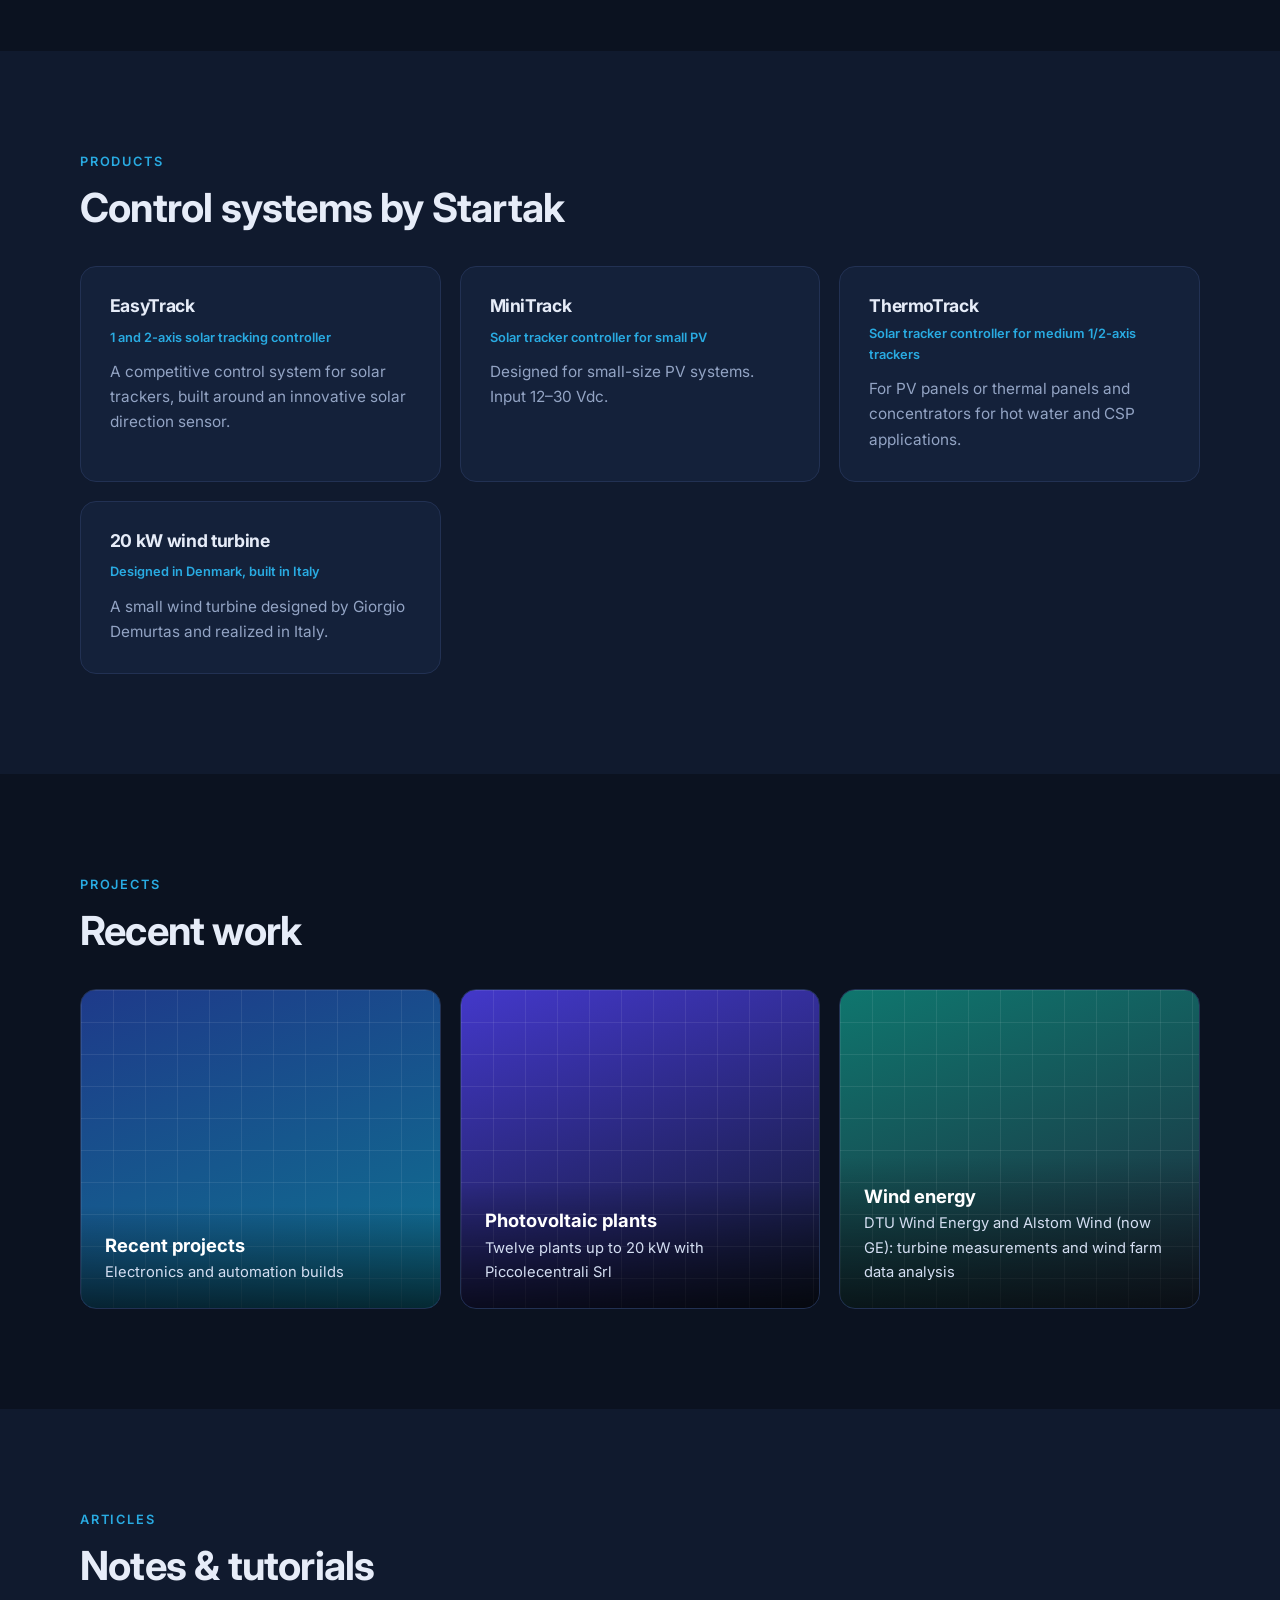
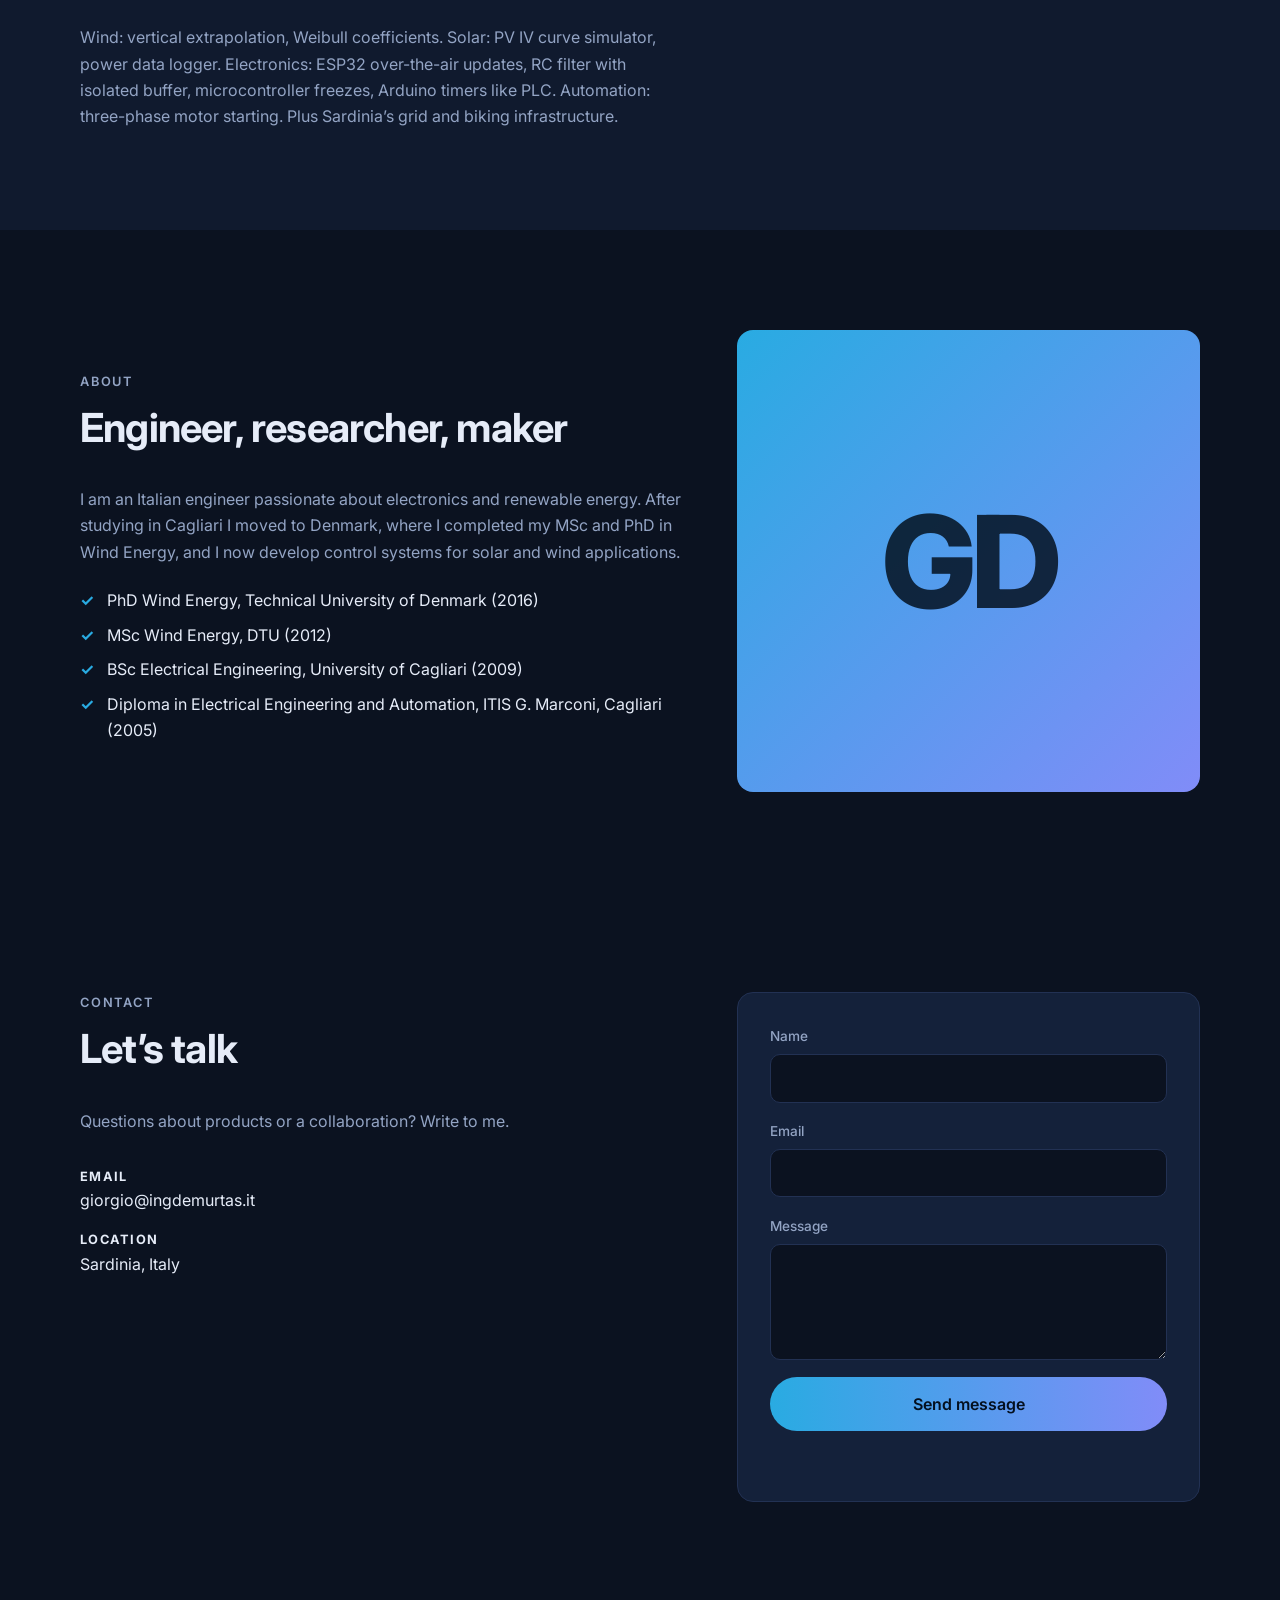
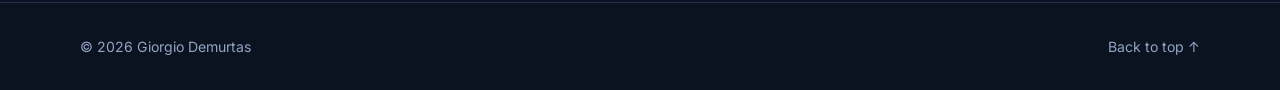
==== commit cfde4cde: "Amplia sezione articoli con argomenti elettronica e automazione Co-Authored-By: Claude Sonnet 5.5 <n" ====
--- a/index.html
+++ b/index.html
@@ -39,7 +39,7 @@
   <section class="section" id="expertise"><div class="wrap"><p class="eyebrow">Expertise</p><h2>What I work on</h2><div class="cards"><article class="card reveal"><svg viewBox="0 0 24 24"><path d="M12 12V3M12 12l7 4M12 12l-7 4M10 21h4M12 12v9"/></svg><h3>Wind energy</h3><p>Turbine performance measurements, wind and meteorological data analysis, wind farm design support.</p></article><article class="card reveal"><svg viewBox="0 0 24 24"><circle cx="12" cy="12" r="4"/><path d="M12 2v3M12 19v3M2 12h3M19 12h3M5 5l2 2M17 17l2 2M19 5l-2 2M7 17l-2 2"/></svg><h3>Solar tracking</h3><p>Control systems for one and two-axis trackers, including CSP, based on an innovative sun direction sensor.</p></article><article class="card reveal"><svg viewBox="0 0 24 24"><rect x="6" y="6" width="12" height="12" rx="2"/><path d="M9 2v4M15 2v4M9 18v4M15 18v4M2 9h4M2 15h4M18 9h4M18 15h4"/></svg><h3>Electronics design</h3><p>Embedded hardware and firmware, sensors and control electronics from prototype to production.</p></article><article class="card reveal"><svg viewBox="0 0 24 24"><path d="M3 17l3-9h12l3 9zM12 8v9M7 12h10"/></svg><h3>Photovoltaic plants</h3><p>Design and installation of PV plants up to 20 kW.</p></article></div></div></section>
   <section class="section alt" id="products"><div class="wrap"><p class="eyebrow">Products</p><h2>Control systems by Startak</h2><div class="cards"><article class="card prod reveal"><h3>EasyTrack</h3><span class="tag">1 and 2-axis solar tracking controller</span><p>A competitive control system for solar trackers, built around an innovative solar direction sensor.</p></article><article class="card prod reveal"><h3>MiniTrack</h3><span class="tag">Solar tracker controller for small PV</span><p>Designed for small-size PV systems. Input 12–30 Vdc.</p></article><article class="card prod reveal"><h3>ThermoTrack</h3><span class="tag">Solar tracker controller for medium 1/2-axis trackers</span><p>For PV panels or thermal panels and concentrators for hot water and CSP applications.</p></article><article class="card prod reveal"><h3>20 kW wind turbine</h3><span class="tag">Designed in Denmark, built in Italy</span><p>A small wind turbine designed by Giorgio Demurtas and realized in Italy.</p></article></div></div></section>
   <section class="section" id="projects"><div class="wrap"><p class="eyebrow">Projects</p><h2>Recent work</h2><div class="projects"><figure class="proj p1 reveal"><figcaption><b>Recent projects</b>Electronics and automation builds</figcaption></figure><figure class="proj p2 reveal"><figcaption><b>Photovoltaic plants</b>Twelve plants up to 20 kW with Piccolecentrali Srl</figcaption></figure><figure class="proj p3 reveal"><figcaption><b>Wind energy</b>DTU Wind Energy and Alstom Wind (now GE): turbine measurements and wind farm data analysis</figcaption></figure></div></div></section>
-  <section class="section" id="articles"><div class="wrap"><p class="eyebrow">Articles</p><h2>Notes & tutorials</h2><p class="artp">Wind speed extrapolation, Weibull coefficients, the nature of wind, PV panel IV curve simulator, power data logger, Sardinia’s grid and more.</p></div></section>
+  <section class="section" id="articles"><div class="wrap"><p class="eyebrow">Articles</p><h2>Notes & tutorials</h2><p class="artp">Wind: vertical extrapolation, Weibull coefficients. Solar: PV IV curve simulator, power data logger. Electronics: ESP32 over-the-air updates, RC filter with isolated buffer, microcontroller freezes, Arduino timers like PLC. Automation: three-phase motor starting. Plus Sardinia’s grid and biking infrastructure.</p></div></section>
   <section class="section alt" id="about"><div class="wrap about">
     <div class="reveal"><p class="eyebrow">About</p><h2>Engineer, researcher, maker</h2><p>I am an Italian engineer passionate about electronics and renewable energy. After studying in Cagliari I moved to Denmark, where I completed my MSc and PhD in Wind Energy, and I now develop control systems for solar and wind applications.</p><ul class="ticks"><li>PhD Wind Energy, Technical University of Denmark (2016)</li><li>MSc Wind Energy, DTU (2012)</li><li>BSc Electrical Engineering, University of Cagliari (2009)</li><li>Diploma in Electrical Engineering and Automation, ITIS G. Marconi, Cagliari (2005)</li></ul></div>
     <div class="portrait reveal" aria-hidden="true"><span>GD</span></div>
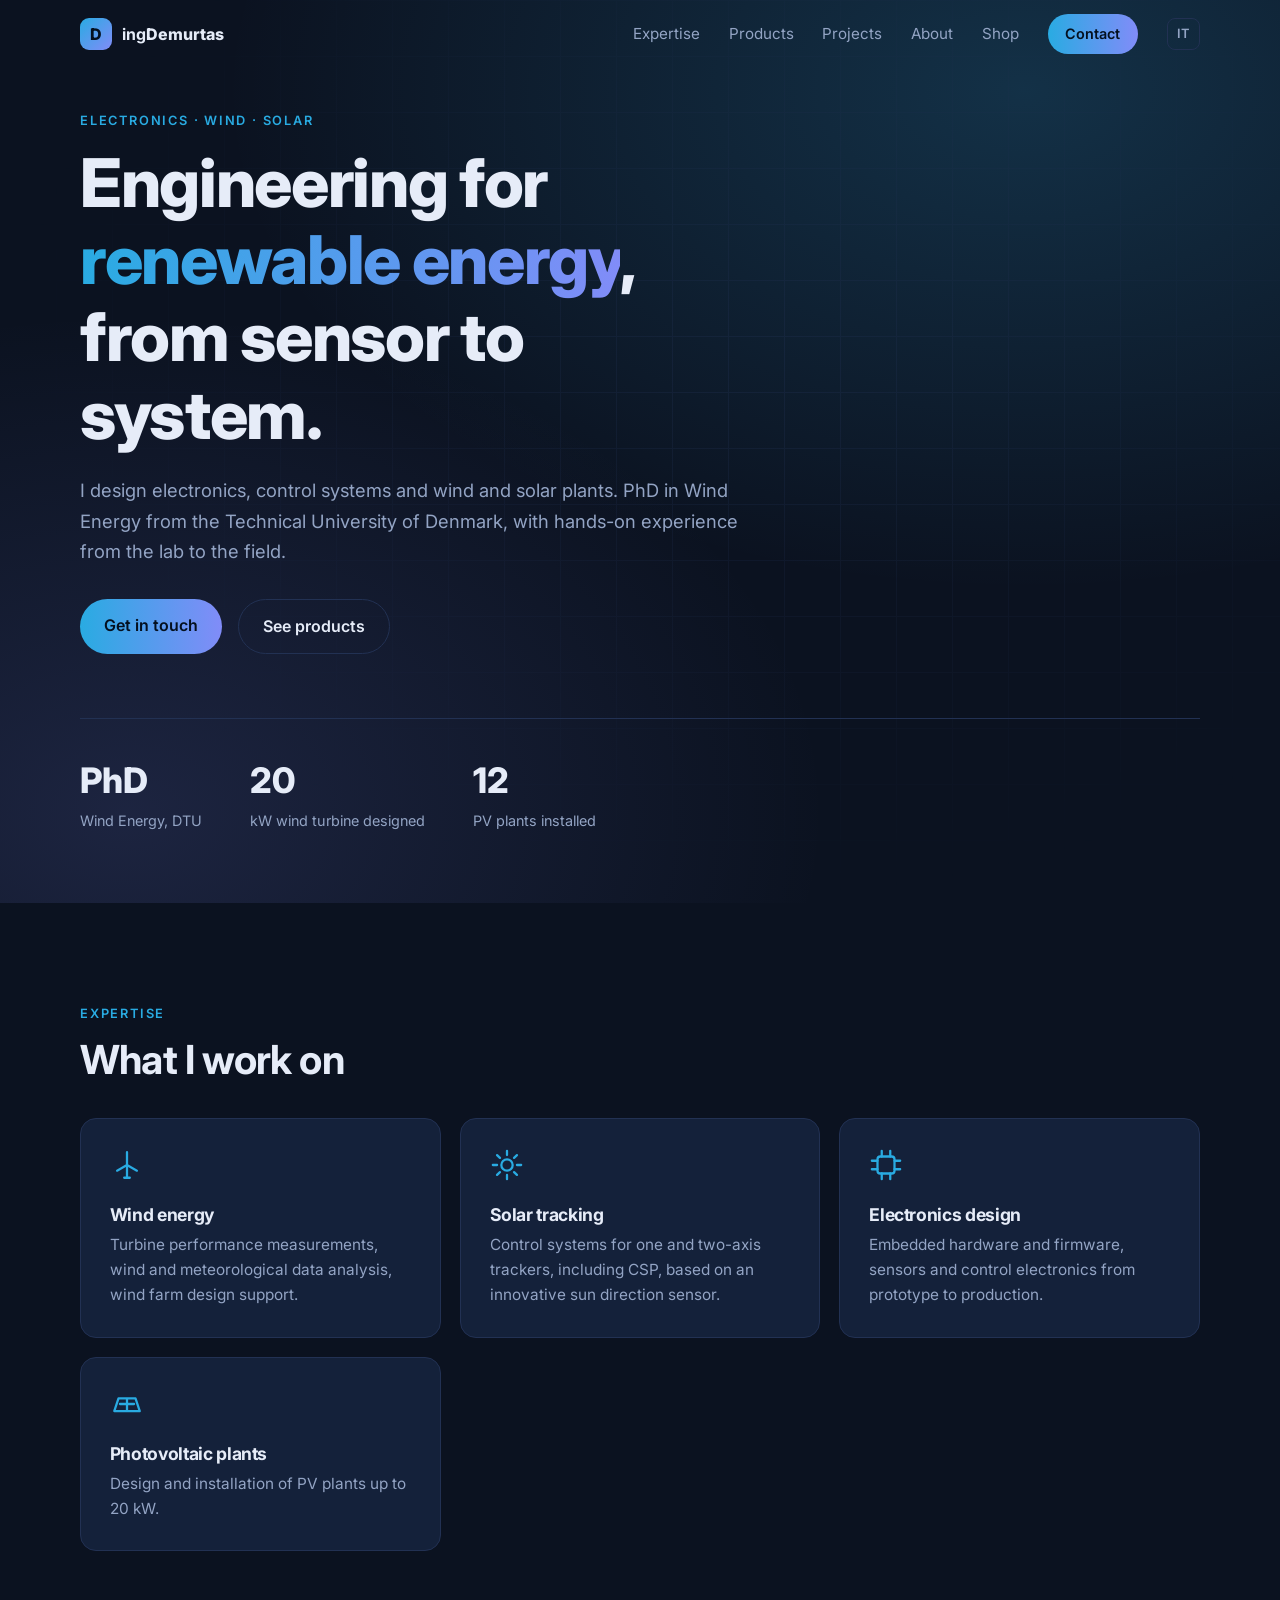
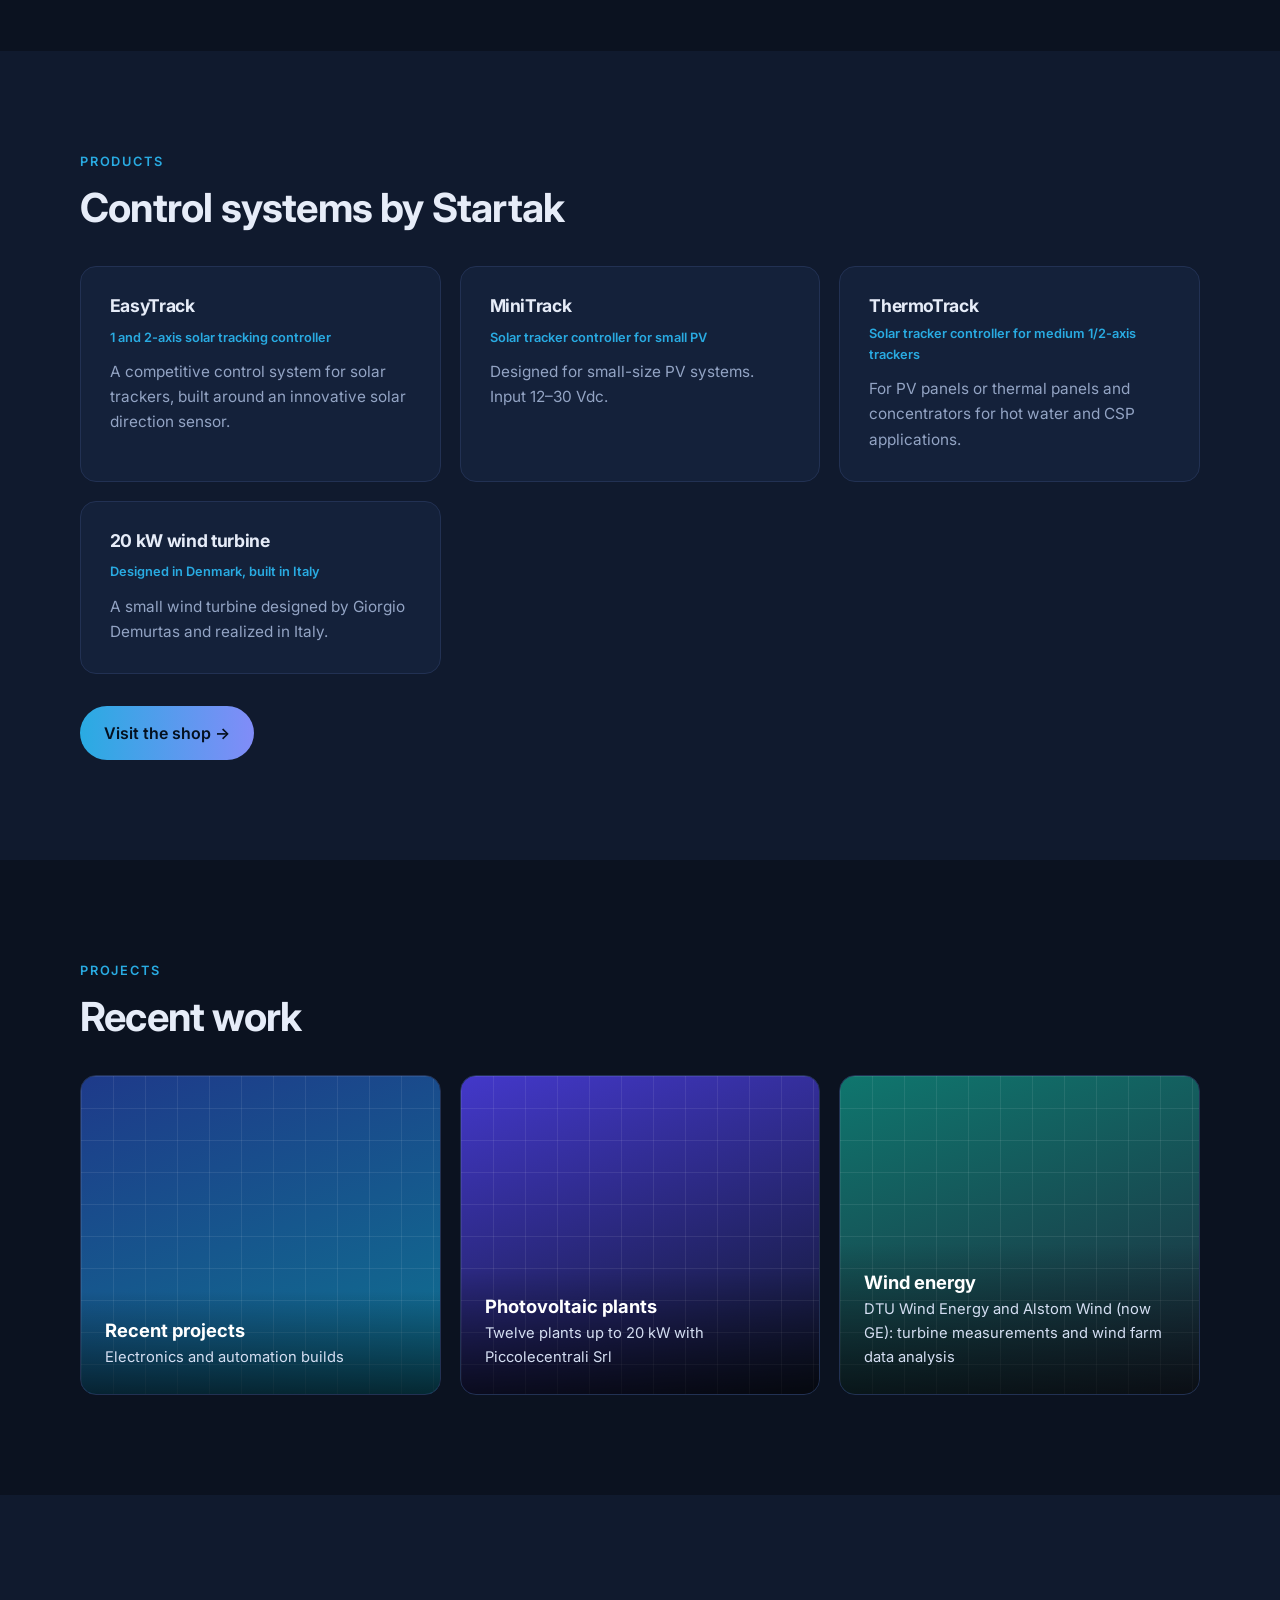
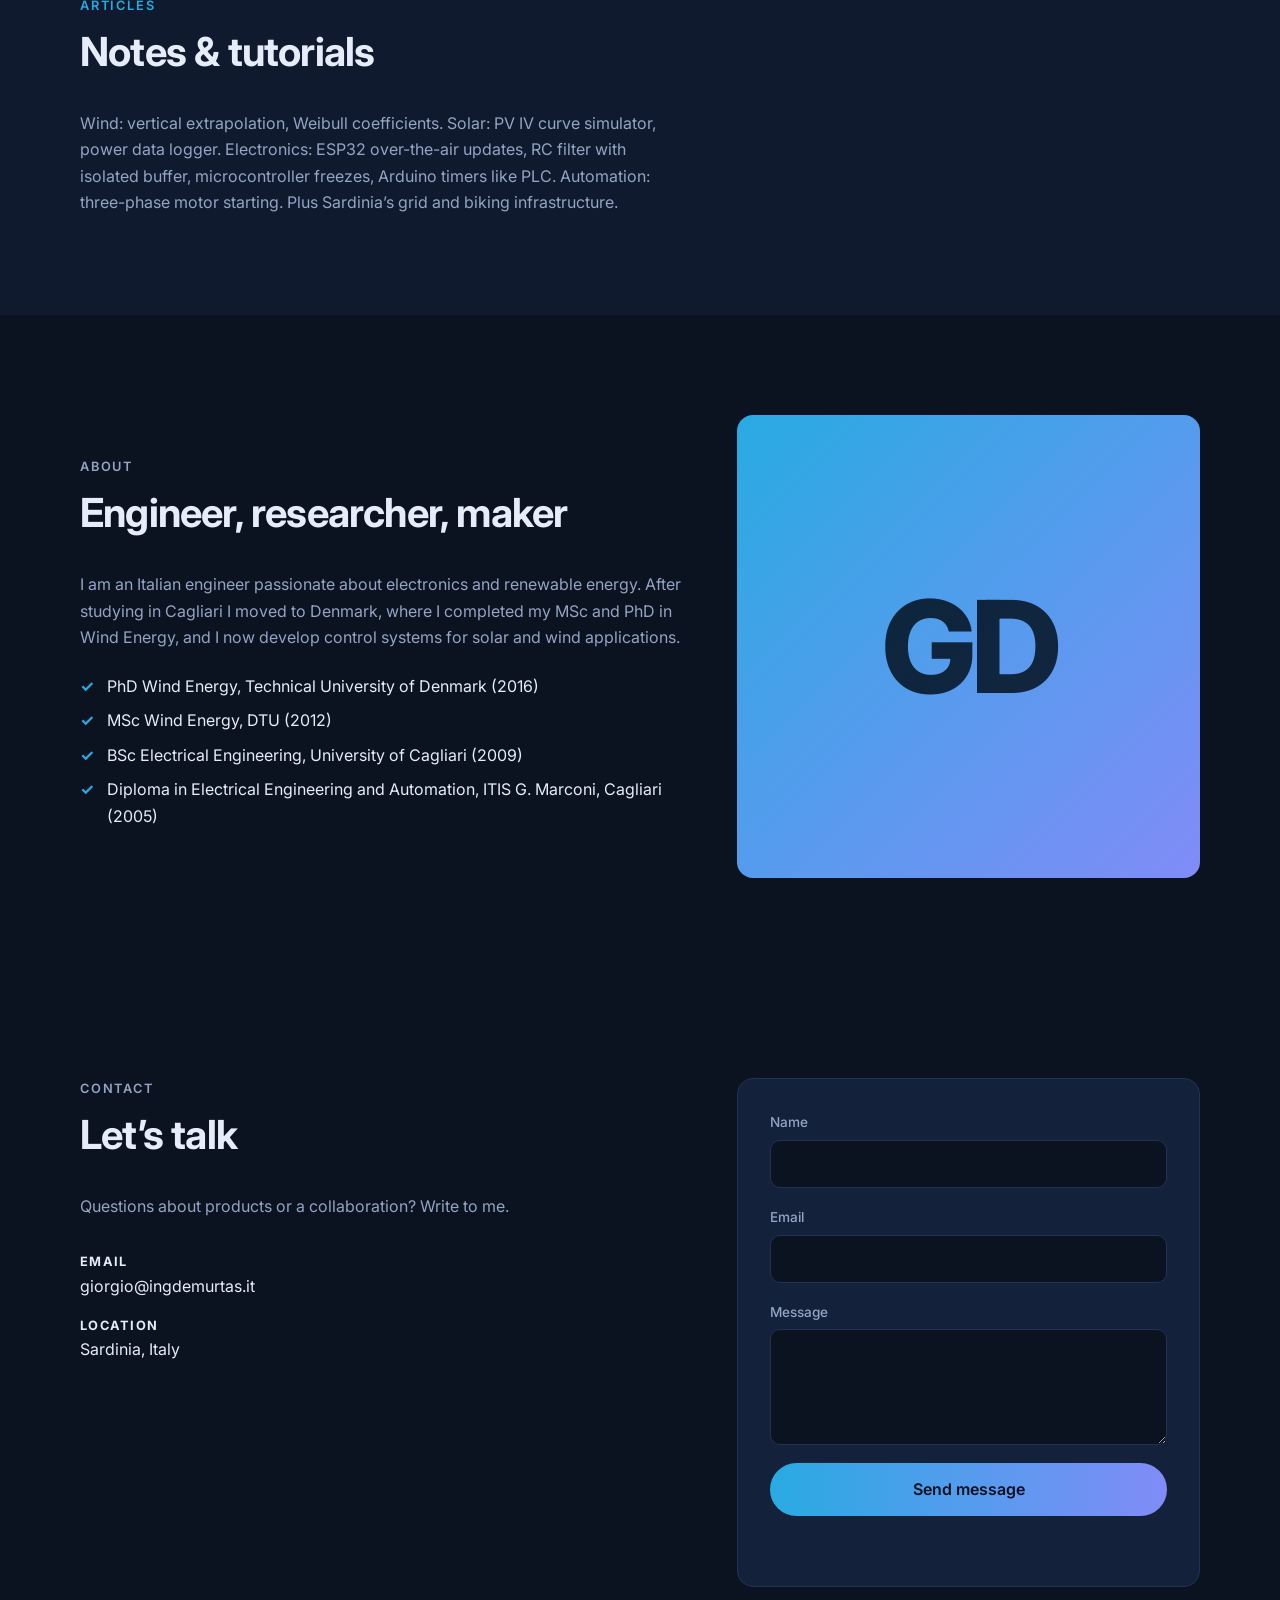
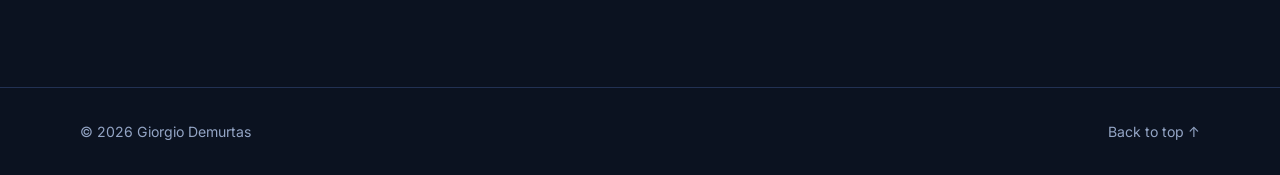
==== commit adbf4ecd: "Aggiunge negozio (EN/IT) con carrello e richiesta d'ordine, rifinisce header Co-Authored-By: Claude " ====
--- a/index.html
+++ b/index.html
@@ -16,9 +16,10 @@
 <body data-ok="Your email app will open to confirm sending." data-err="Please fill in all fields correctly." data-subj="Website enquiry" data-open="Open menu" data-close="Close menu">
 <header class="header" id="header">
   <div class="wrap bar">
-    <a href="#top" class="logo"><span class="logo-mark">D</span> ing<b>Demurtas</b></a>
+    <a href="#top" class="logo"><span class="logo-mark">D</span><span>ing<b>Demurtas</b></span></a>
     <nav class="nav" id="nav" aria-label="Main">
       <a href="#expertise">Expertise</a><a href="#products">Products</a><a href="#projects">Projects</a><a href="#about">About</a>
+      <a href="shop.html" class="shoplink">Shop</a>
       <a href="#contact" class="btn btn-sm">Contact</a>
       <a href="it.html" class="lang" hreflang="it">IT</a>
     </nav>
@@ -37,7 +38,7 @@
     </div>
   </section>
   <section class="section" id="expertise"><div class="wrap"><p class="eyebrow">Expertise</p><h2>What I work on</h2><div class="cards"><article class="card reveal"><svg viewBox="0 0 24 24"><path d="M12 12V3M12 12l7 4M12 12l-7 4M10 21h4M12 12v9"/></svg><h3>Wind energy</h3><p>Turbine performance measurements, wind and meteorological data analysis, wind farm design support.</p></article><article class="card reveal"><svg viewBox="0 0 24 24"><circle cx="12" cy="12" r="4"/><path d="M12 2v3M12 19v3M2 12h3M19 12h3M5 5l2 2M17 17l2 2M19 5l-2 2M7 17l-2 2"/></svg><h3>Solar tracking</h3><p>Control systems for one and two-axis trackers, including CSP, based on an innovative sun direction sensor.</p></article><article class="card reveal"><svg viewBox="0 0 24 24"><rect x="6" y="6" width="12" height="12" rx="2"/><path d="M9 2v4M15 2v4M9 18v4M15 18v4M2 9h4M2 15h4M18 9h4M18 15h4"/></svg><h3>Electronics design</h3><p>Embedded hardware and firmware, sensors and control electronics from prototype to production.</p></article><article class="card reveal"><svg viewBox="0 0 24 24"><path d="M3 17l3-9h12l3 9zM12 8v9M7 12h10"/></svg><h3>Photovoltaic plants</h3><p>Design and installation of PV plants up to 20 kW.</p></article></div></div></section>
-  <section class="section alt" id="products"><div class="wrap"><p class="eyebrow">Products</p><h2>Control systems by Startak</h2><div class="cards"><article class="card prod reveal"><h3>EasyTrack</h3><span class="tag">1 and 2-axis solar tracking controller</span><p>A competitive control system for solar trackers, built around an innovative solar direction sensor.</p></article><article class="card prod reveal"><h3>MiniTrack</h3><span class="tag">Solar tracker controller for small PV</span><p>Designed for small-size PV systems. Input 12–30 Vdc.</p></article><article class="card prod reveal"><h3>ThermoTrack</h3><span class="tag">Solar tracker controller for medium 1/2-axis trackers</span><p>For PV panels or thermal panels and concentrators for hot water and CSP applications.</p></article><article class="card prod reveal"><h3>20 kW wind turbine</h3><span class="tag">Designed in Denmark, built in Italy</span><p>A small wind turbine designed by Giorgio Demurtas and realized in Italy.</p></article></div></div></section>
+  <section class="section alt" id="products"><div class="wrap"><p class="eyebrow">Products</p><h2>Control systems by Startak</h2><div class="cards"><article class="card prod reveal"><h3>EasyTrack</h3><span class="tag">1 and 2-axis solar tracking controller</span><p>A competitive control system for solar trackers, built around an innovative solar direction sensor.</p></article><article class="card prod reveal"><h3>MiniTrack</h3><span class="tag">Solar tracker controller for small PV</span><p>Designed for small-size PV systems. Input 12–30 Vdc.</p></article><article class="card prod reveal"><h3>ThermoTrack</h3><span class="tag">Solar tracker controller for medium 1/2-axis trackers</span><p>For PV panels or thermal panels and concentrators for hot water and CSP applications.</p></article><article class="card prod reveal"><h3>20 kW wind turbine</h3><span class="tag">Designed in Denmark, built in Italy</span><p>A small wind turbine designed by Giorgio Demurtas and realized in Italy.</p></article></div><p class="morep"><a class="btn" href="shop.html">Visit the shop →</a></p></div></section>
   <section class="section" id="projects"><div class="wrap"><p class="eyebrow">Projects</p><h2>Recent work</h2><div class="projects"><figure class="proj p1 reveal"><figcaption><b>Recent projects</b>Electronics and automation builds</figcaption></figure><figure class="proj p2 reveal"><figcaption><b>Photovoltaic plants</b>Twelve plants up to 20 kW with Piccolecentrali Srl</figcaption></figure><figure class="proj p3 reveal"><figcaption><b>Wind energy</b>DTU Wind Energy and Alstom Wind (now GE): turbine measurements and wind farm data analysis</figcaption></figure></div></div></section>
   <section class="section" id="articles"><div class="wrap"><p class="eyebrow">Articles</p><h2>Notes & tutorials</h2><p class="artp">Wind: vertical extrapolation, Weibull coefficients. Solar: PV IV curve simulator, power data logger. Electronics: ESP32 over-the-air updates, RC filter with isolated buffer, microcontroller freezes, Arduino timers like PLC. Automation: three-phase motor starting. Plus Sardinia’s grid and biking infrastructure.</p></div></section>
   <section class="section alt" id="about"><div class="wrap about">
--- a/css/style.css
+++ b/css/style.css
@@ -93,3 +93,32 @@
 .portrait span{letter-spacing:-.04em}
 .logo b{font-weight:800}.artp{color:var(--mut);max-width:60ch}
 #about{background:var(--bg)}#articles{background:var(--bg2)}#projects{background:var(--bg)}
+.shoplink{color:var(--mut)}.shoplink.on,.shoplink:hover{color:var(--acc)}
+.morep{margin-top:2rem}
+.shophead{position:relative;padding:130px 0 60px;overflow:hidden;background:radial-gradient(700px 400px at 80% 0,rgba(41,171,226,.18),transparent)}
+.shophead .wrap{position:relative}.shophead h1{font-size:clamp(2.2rem,5vw,3.4rem)}
+.prodgrid{display:grid;grid-template-columns:repeat(auto-fit,minmax(300px,1fr));gap:1.4rem}
+.prodc{background:var(--card);border:1px solid var(--line);border-radius:var(--r);overflow:hidden;display:flex;flex-direction:column;transition:transform .25s,border-color .25s}
+.prodc:hover{transform:translateY(-5px);border-color:var(--acc)}
+.pimg svg{display:block;width:100%;height:auto;border-bottom:1px solid var(--line)}
+.pbody{padding:1.5rem;display:flex;flex-direction:column;flex:1}
+.pbody .ticks{margin:.4rem 0 1.4rem;color:var(--mut);font-size:.94rem}
+.pfoot{margin-top:auto;display:flex;justify-content:space-between;align-items:center;gap:1rem;flex-wrap:wrap}
+.price{font-weight:600;font-size:.92rem}
+.cartbtn{display:flex;align-items:center;gap:.4rem;background:none;border:1px solid var(--line);color:var(--tx);border-radius:999px;padding:.4rem .8rem;cursor:pointer;margin-left:.8rem;margin-right:.6rem;font:inherit;font-size:.85rem;font-weight:600}
+.cartbtn:hover{border-color:var(--acc)}.cartbtn svg{width:18px;height:18px;fill:none;stroke:currentColor;stroke-width:1.8;stroke-linecap:round;stroke-linejoin:round}
+.drawer{position:fixed;top:0;right:0;bottom:0;width:min(420px,100%);background:var(--bg2);border-left:1px solid var(--line);z-index:70;padding:1.4rem;overflow:auto;transform:translateX(105%);transition:transform .3s;visibility:hidden}
+.drawer.open{transform:none;visibility:visible}
+.scrim{position:fixed;inset:0;background:rgba(0,0,0,.55);z-index:60;opacity:0;pointer-events:none;transition:opacity .3s}.scrim.open{opacity:1;pointer-events:auto}
+.dhead{display:flex;justify-content:space-between;align-items:center;margin-bottom:1rem}.dhead h2{font-size:1.3rem;margin:0}
+.x{background:none;border:0;color:var(--tx);font-size:2rem;line-height:1;cursor:pointer}
+.lines{list-style:none;margin-bottom:1.2rem}
+.lines li{display:flex;align-items:center;gap:.8rem;padding:.8rem 0;border-bottom:1px solid var(--line)}
+.ln{flex:1;font-weight:600}
+.qty{display:flex;align-items:center;gap:.5rem}.qty button{width:28px;height:28px;border-radius:8px;border:1px solid var(--line);background:var(--card);color:var(--tx);cursor:pointer}
+.rm{background:none;border:0;color:var(--mut);font-size:.8rem;cursor:pointer;text-decoration:underline}
+.empty{color:var(--mut)}.dform{background:none;border:0;padding:0}.fine{color:var(--mut);font-size:.78rem}
+body:has(.drawer.open){overflow:hidden}
+@media(max-width:820px){.cartbtn{margin-left:auto;margin-right:.2rem}}
+.bar .nav{margin-left:auto}
+.shophead+.section{padding-top:30px}
